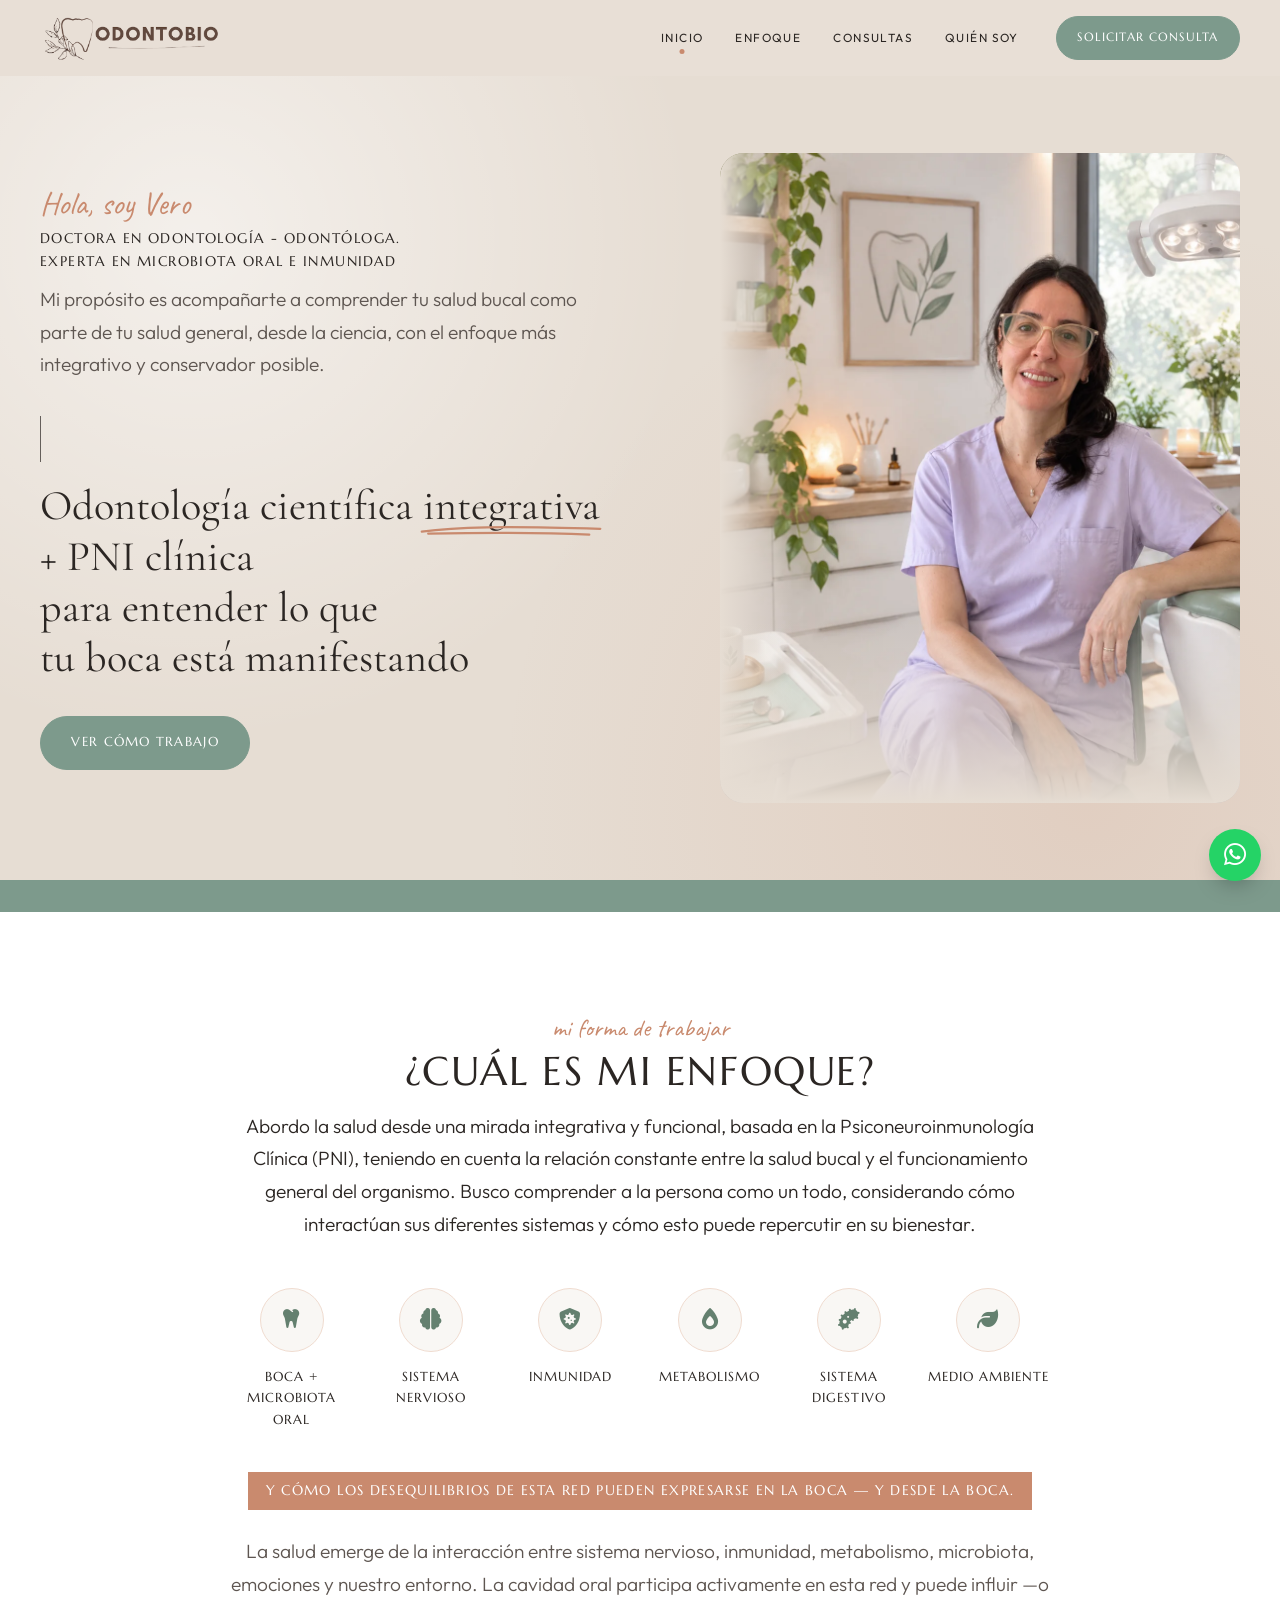
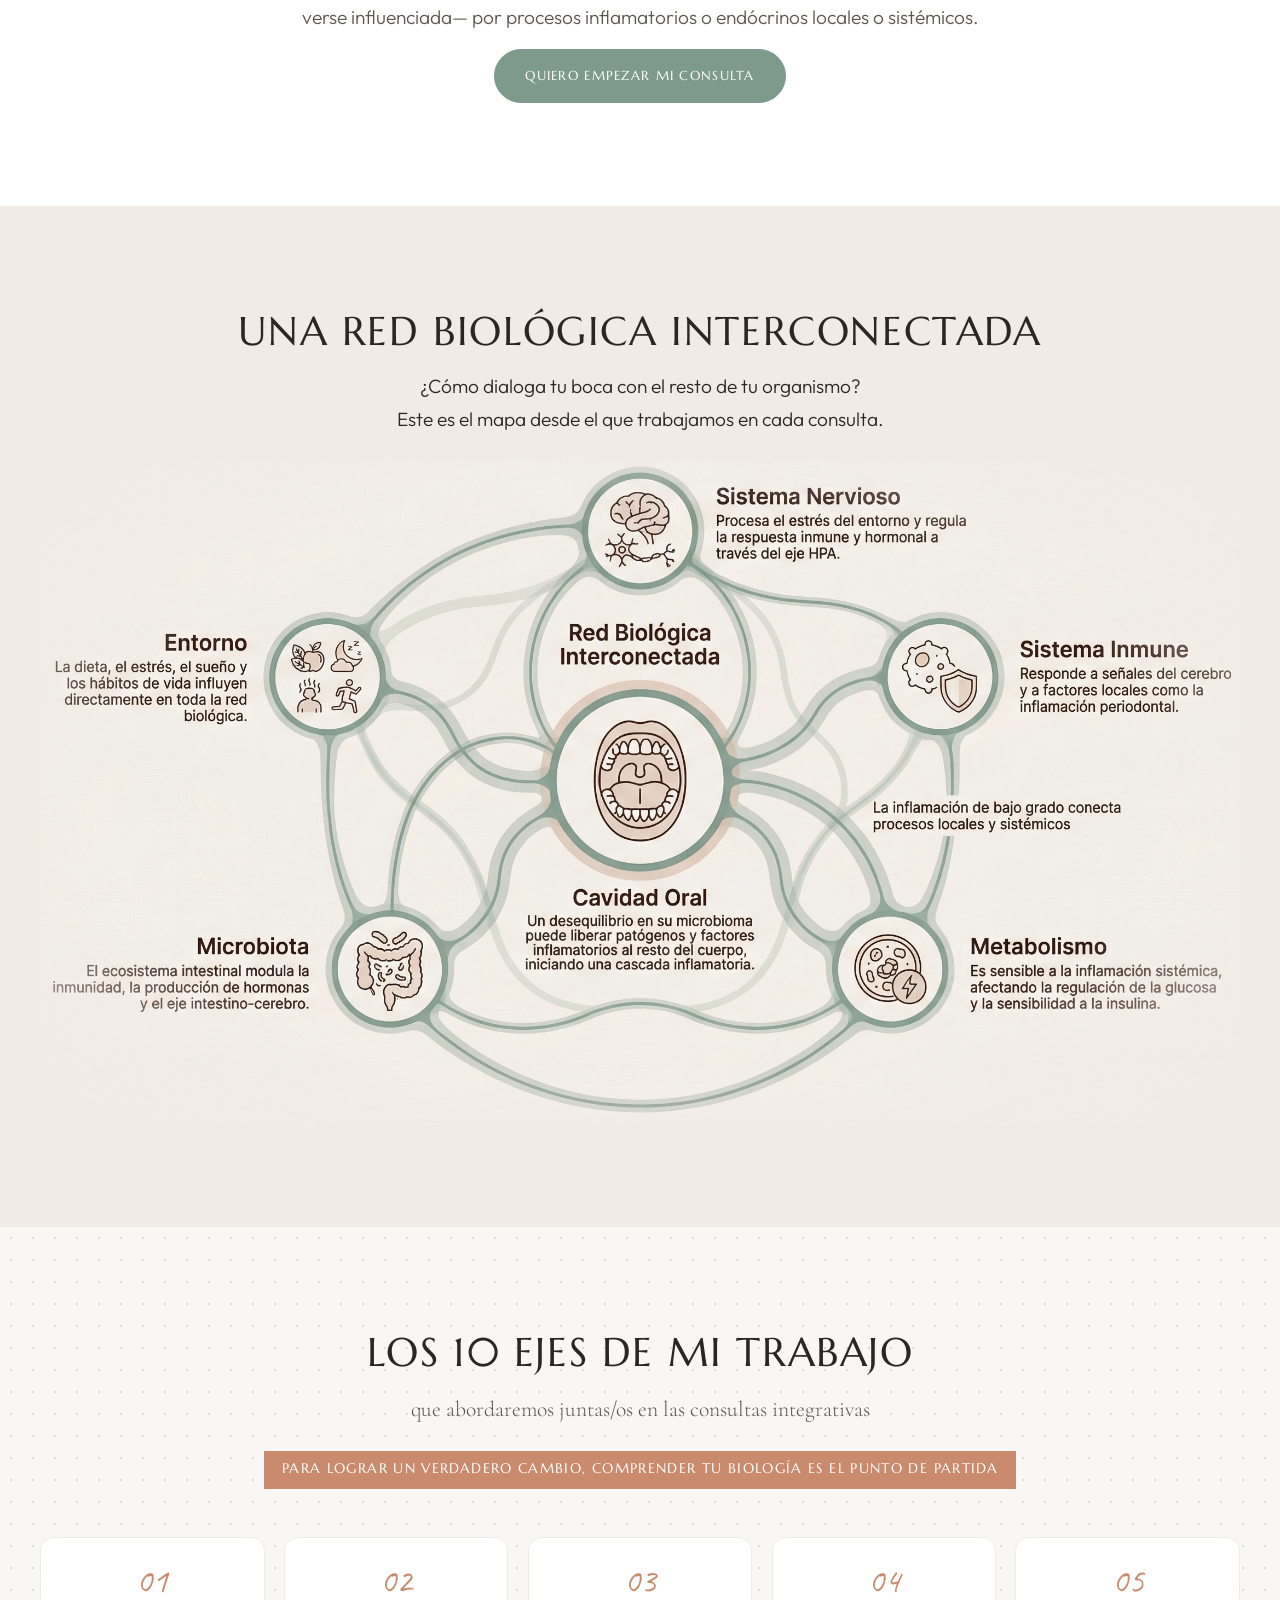
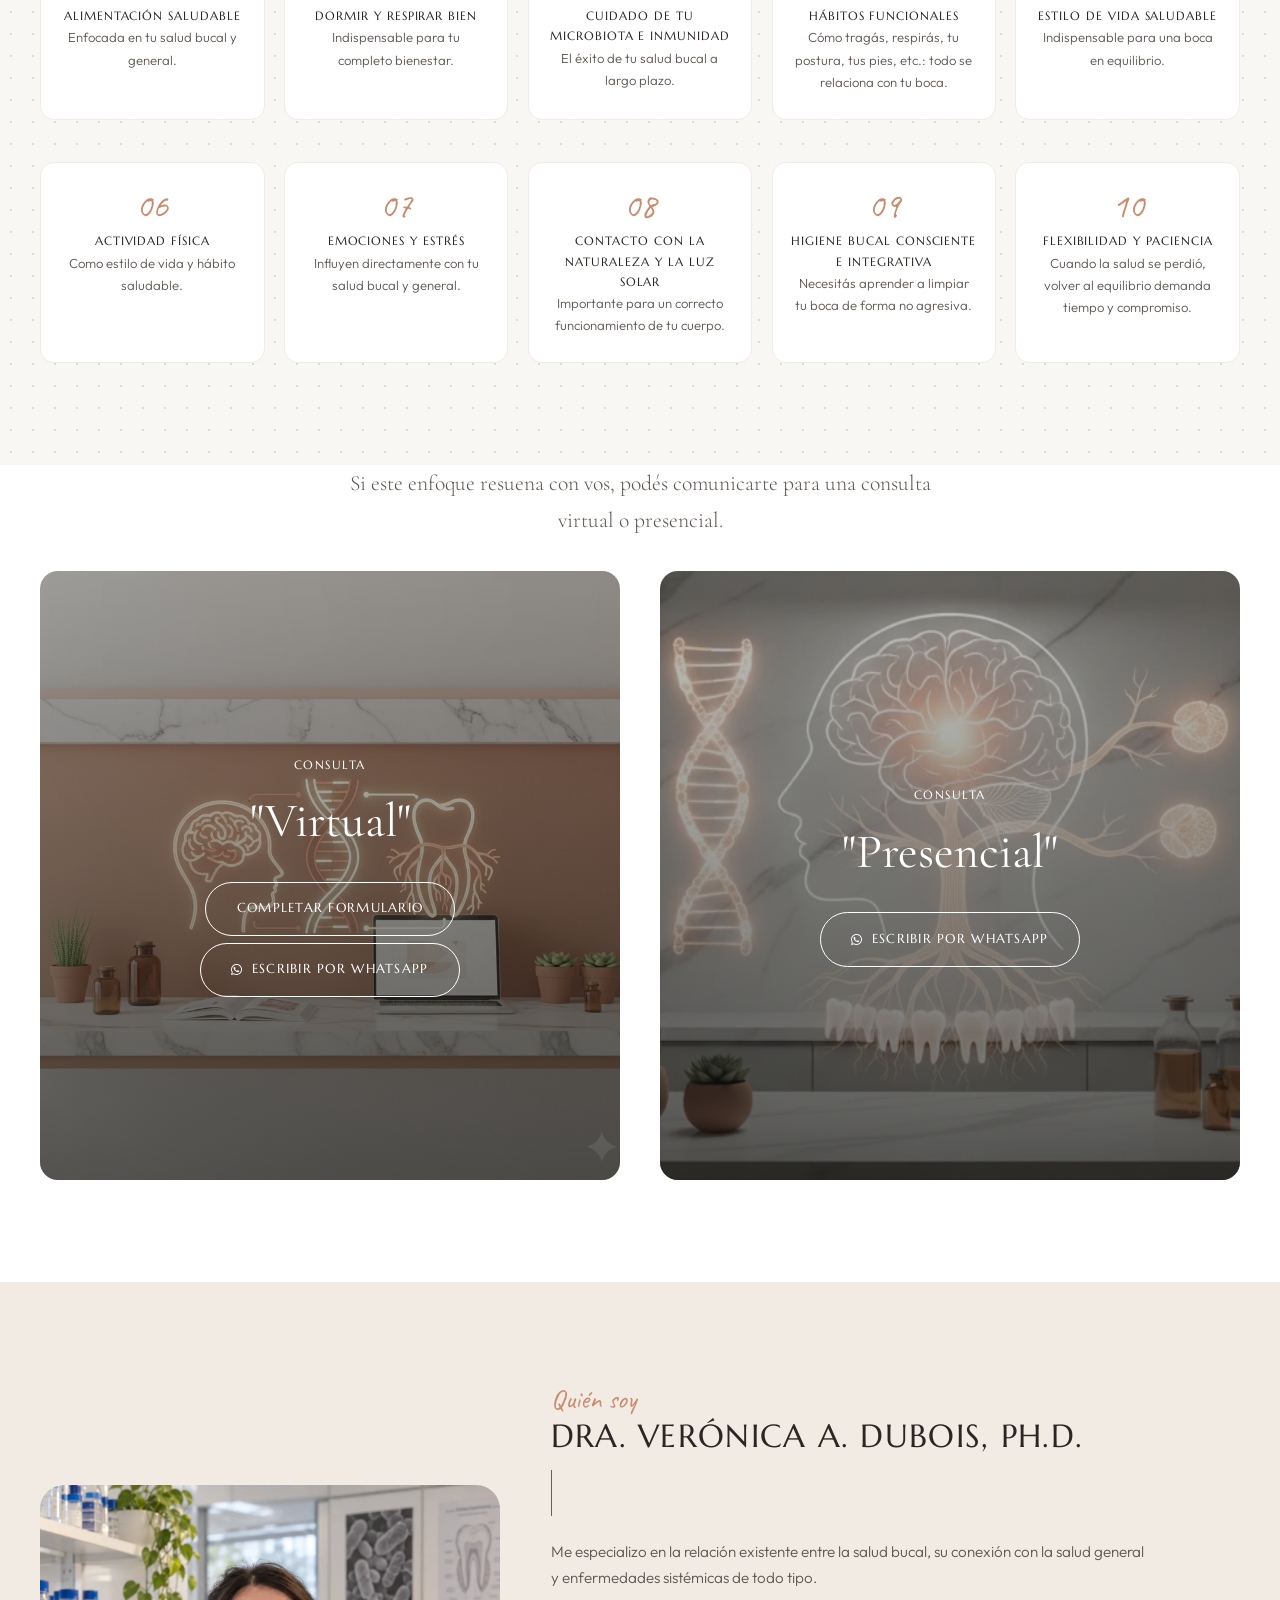
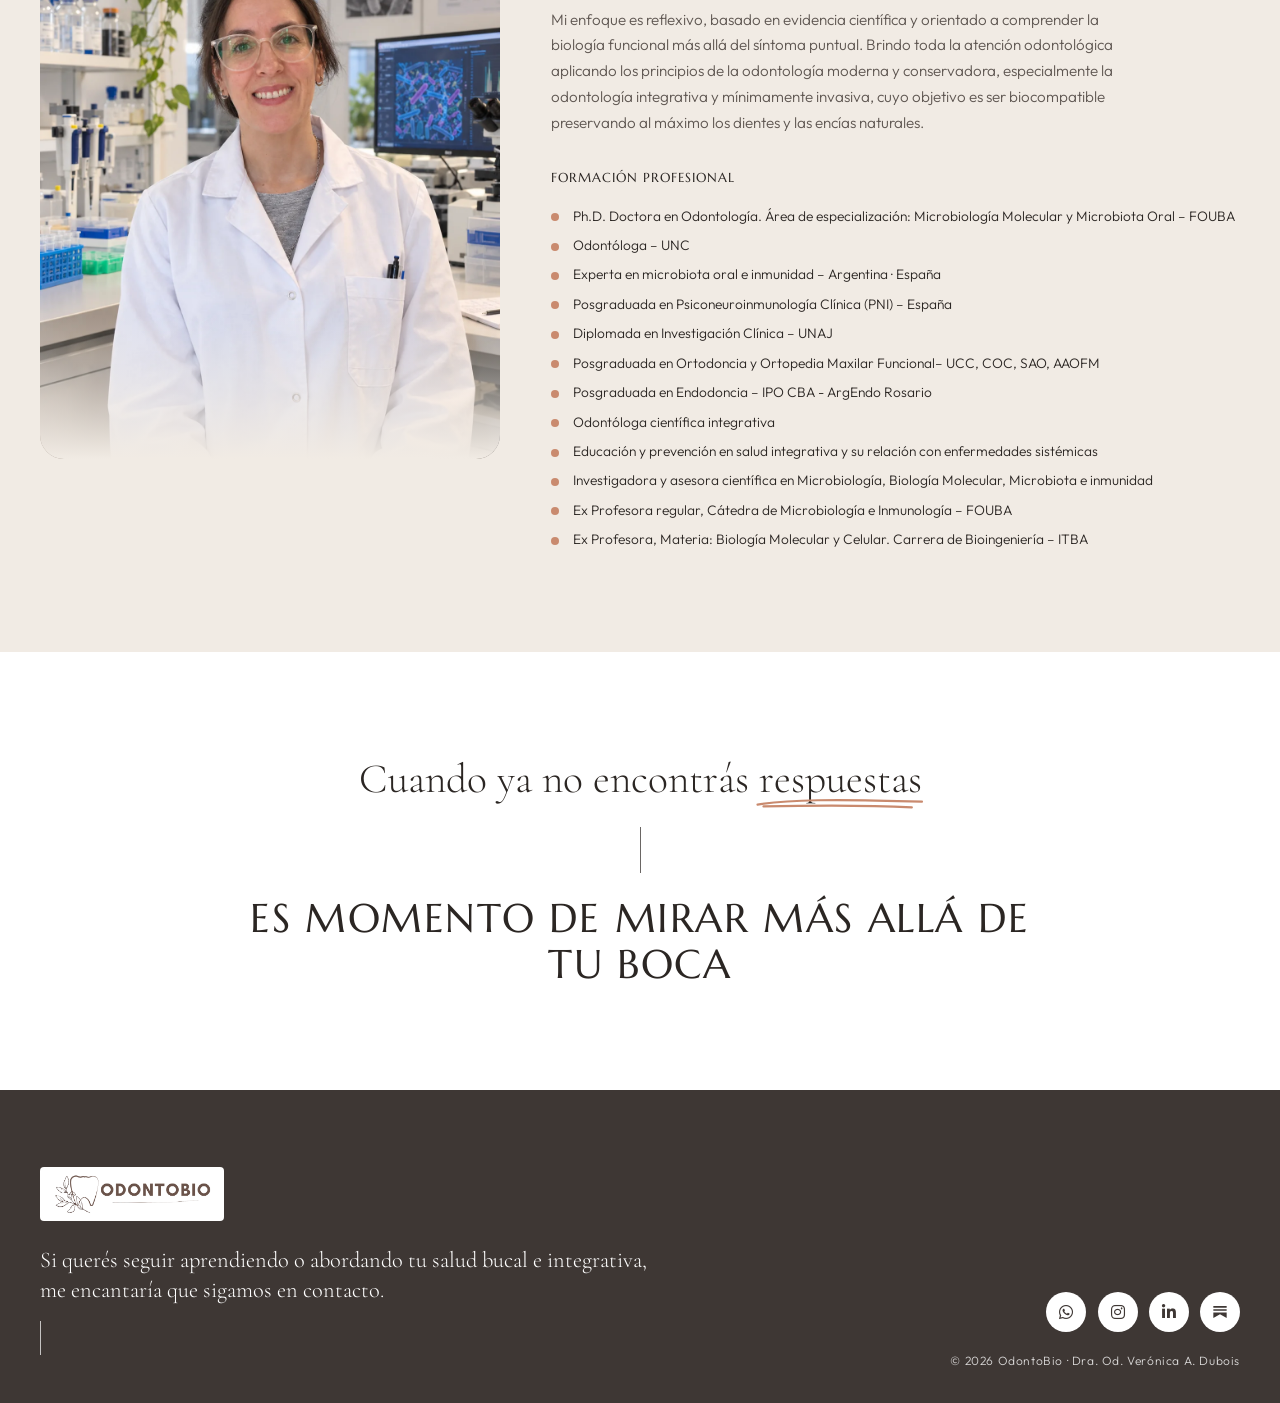
==== index.html @ 75a9df8a "Update index.html" ====
<html lang="es">
<head>
  <meta charset="UTF-8" />
  <meta name="viewport" content="width=device-width, initial-scale=1.0" />
  <title>OdontoBio | Odontología científica integrativa</title>
  <meta name="description" content="Consultas virtuales y presenciales de odontología científica integrativa y mínimamente invasiva. Dra. Verónica A. Dubois, Ph.D." />
  <link rel="icon" href="img/logo.png" />
  <link rel="preconnect" href="https://fonts.googleapis.com">
  <link rel="preconnect" href="https://fonts.gstatic.com" crossorigin>
  <link href="https://fonts.googleapis.com/css2?family=Marcellus&family=Cormorant+Garamond:ital,wght@0,300;0,400;0,500;1,300;1,400&family=Outfit:wght@300;400;500&family=Caveat:wght@400;500&display=swap" rel="stylesheet">
  <link rel="stylesheet" href="https://cdnjs.cloudflare.com/ajax/libs/font-awesome/6.5.0/css/all.min.css">
  <link rel="stylesheet" href="css/styles.css">
</head>
<body>

  <svg width="0" height="0" style="position:absolute" aria-hidden="true">
    <symbol id="stroke" viewBox="0 0 200 14" preserveAspectRatio="none">
      <path d="M3 9C40 4 90 3 197 6M10 11c50 -1 110 -2 175 1" fill="none" stroke="currentColor" stroke-width="2.2" stroke-linecap="round" vector-effect="non-scaling-stroke"/>
    </symbol>
  </svg>

  <!-- Navegación -->
  <header class="site-header" id="header">
    <nav class="nav container">
      <a href="#inicio" class="brand" aria-label="OdontoBio - Inicio">
        <img src="img/logo.png" alt="OdontoBio" />
      </a>
      <ul class="nav-links" id="nav-links">
        <li><a href="#inicio">Inicio</a></li>
        <li><a href="#enfoque">Enfoque</a></li>
              <li><a href="consultas.html">Consultas</a></li>
        <li><a href="#sobre">Quién soy</a></li>
        <li class="nav-cta"><a href="#contacto" class="btn btn-sm">Solicitar consulta</a></li>
      </ul>
      <button class="nav-toggle" id="nav-toggle" aria-label="Abrir menú" aria-expanded="false" aria-controls="nav-links">
        <span></span><span></span><span></span>
      </button>
    </nav>
  </header>

  <main>
    <!-- Hero -->
    <section id="inicio" class="hero">
      <div class="container hero-grid">
        <div class="hero-content reveal">
          <p class="hand">Hola, soy Vero</p>
          <p class="intro">Doctora en Odontología - Odontóloga. <br> Experta en microbiota oral e inmunidad</p>
          <p class="intro-sub" style="font-size: 1.2rem;">Mi propósito es acompañarte a comprender tu salud bucal como parte de tu salud general, desde la ciencia, con el enfoque más integrativo y conservador posible.</p>
          <span class="vline" aria-hidden="true"></span>
          <h1>
            Odontología científica <span class="underlined">integrativa<svg class="stroke"><use href="#stroke"/></svg></span><br>
            + PNI clínica<br>
            para entender lo que<br>
            tu boca está manifestando
          </h1>
          <a href="#enfoque" class="btn">Ver cómo trabajo</a>
        </div>
        <div class="hero-media reveal delay-1">
          <div class="arch">
            <img src="img/hero.webp" alt="Dra. Verónica A. Dubois en su consultorio" />
          </div>
    
        </div>
      </div>
    </section>

    <!-- Pilares -->
    <div class="pillars">
      <div class="container pillars-inner">
      </div>
    </div>

    <!-- Enfoque -->
    <section id="enfoque" class="section section-white">
      <div class="container narrow">
        <p class="hand center reveal">mi forma de trabajar</p>
        <h2 class="reveal">¿Cuál es mi enfoque?</h2>
        <p class="center reveal" style="font-size: 1.2rem;">
          Abordo la salud desde una mirada integrativa y funcional, basada en la Psiconeuroinmunología Clínica (PNI), 
          teniendo en cuenta la relación constante entre la salud bucal y el funcionamiento general del organismo. 
          Busco comprender a la persona como un todo, considerando cómo interactúan sus diferentes sistemas 
          y cómo esto puede repercutir en su bienestar.
        </p>

        <ul class="systems reveal">
          <li><i class="fa-solid fa-tooth"></i><h3>Boca + microbiota oral</h3></li>
          <li><i class="fa-solid fa-brain"></i><h3>Sistema nervioso</h3></li>
          <li><i class="fa-solid fa-shield-virus"></i><h3>Inmunidad</h3></li>
          <li><i class="fa-solid fa-fire-flame-simple"></i><h3>Metabolismo</h3></li>
          <li><i class="fa-solid fa-bacterium"></i><h3>Sistema digestivo</h3></li>
          <li><i class="fa-solid fa-leaf"></i><h3>Medio ambiente</h3></li>
        </ul>

        <p class="band reveal">Y cómo los desequilibrios de esta red pueden expresarse en la boca — y desde la boca.</p>

        <p class="center small reveal" style="font-size: 1.2rem;">
          La salud emerge de la interacción entre sistema nervioso, inmunidad, metabolismo, microbiota,
          emociones y nuestro entorno. La cavidad oral participa activamente en esta red y puede influir
          —o verse influenciada— por procesos inflamatorios o endócrinos locales o sistémicos.
        </p>

        <div class="center reveal">
          <a href="#contacto" class="btn">Quiero empezar mi consulta</a>
        </div>
      </div>
    </section>

    <!-- Red biológica -->
    <section class="section section-sage">
      <div class="container narrow">
        <h2 class="reveal">Una red biológica interconectada</h2>
        <p class="center reveal" style="font-size: 1.2rem;">¿Cómo dialoga tu boca con el resto de tu organismo?<br>Este es el mapa desde el que trabajamos en cada consulta.</p>
        <figure class="diagram reveal">
          <img src="img/banner1.webp" alt="Diagrama de la red biológica interconectada: cavidad oral, sistema nervioso, sistema inmune, metabolismo, microbiota y entorno" />
        </figure>
      </div>
    </section>

    <!-- Ejes -->
    <section id="ejes" class="section section-gray">
      <div class="container">
        <h2 class="reveal">Los 10 ejes de mi trabajo</h2>
        <p class="sub reveal">que abordaremos juntas/os en las consultas integrativas</p>
        <p class="band band-center reveal">Para lograr un verdadero cambio, comprender tu biología es el punto de partida</p>

        <ul class="laws">
          <li class="reveal"><span class="law-num">01</span><h3>Alimentación saludable</h3><p>Enfocada en tu salud bucal y general.</p></li>
          <li class="reveal"><span class="law-num">02</span><h3>Dormir y respirar bien</h3><p>Indispensable para tu completo bienestar.</p></li>
          <li class="reveal"><span class="law-num">03</span><h3>Cuidado de tu microbiota e inmunidad</h3><p>El éxito de tu salud bucal a largo plazo.</p></li>
          <li class="reveal"><span class="law-num">04</span><h3>Hábitos funcionales</h3><p>Cómo tragás, respirás, tu postura, tus pies, etc.: todo se relaciona con tu boca.</p></li>
          <li class="reveal"><span class="law-num">05</span><h3>Estilo de vida saludable</h3><p>Indispensable para una boca en equilibrio.</p></li>
          <li class="reveal"><span class="law-num">06</span><h3>Actividad física</h3><p>Como estilo de vida y hábito saludable.</p></li>
          <li class="reveal"><span class="law-num">07</span><h3>Emociones y estrés</h3><p>Influyen directamente con tu salud bucal y general.</p></li>
          <li class="reveal"><span class="law-num">08</span><h3>Contacto con la naturaleza y la luz solar</h3><p>Importante para un correcto funcionamiento de tu cuerpo.</p></li>
          <li class="reveal"><span class="law-num">09</span><h3>Higiene bucal consciente e integrativa</h3><p>Necesitás aprender a limpiar tu boca de forma no agresiva.</p></li>
          <li class="reveal"><span class="law-num">10</span><h3>Flexibilidad y paciencia</h3><p>Cuando la salud se perdió, volver al equilibrio demanda tiempo y compromiso.</p></li>
        </ul>
      </div>
    </section>



    <!-- Contacto -->
    <section id="contacto" class="section section-white offers">
      <div class="container">
        <p class="sub center reveal">Si este enfoque resuena con vos, podés comunicarte para una consulta virtual o presencial.</p>
        <div class="offer-grid">
          <div class="offer reveal">
            <img src="img/consultas.webp" alt="" />
            <div class="offer-body">
              <span>Consulta</span>
              <h3>"Virtual"</h3>
              <a href="https://forms.gle/oZZpiGkRWBUprfyB9" target="_blank" rel="noopener" class="btn btn-outline">Completar formulario</a>
              <a href="https://wa.me/542236662804?text=Hola%2C%20me%20gustar%C3%ADa%20solicitar%20una%20consulta%20virtual" target="_blank" rel="noopener" class="btn btn-outline"><i class="fab fa-whatsapp"></i> Escribir por WhatsApp</a>
            </div>
          </div>
          <a href="https://wa.me/542236662804?text=Hola%2C%20me%20gustar%C3%ADa%20solicitar%20una%20consulta%20presencial" target="_blank" rel="noopener" class="offer reveal delay-1">
            <img src="img/odontobio.webp" alt="" />
            <div class="offer-body">
              <span>Consulta</span>
              <h3>"Presencial"</h3>
              <em class="btn btn-outline"><i class="fab fa-whatsapp"></i> Escribir por WhatsApp</em>
            </div>
          </a>
        </div>
      </div>
    </section>

    <!-- Sobre mí -->
    <section id="sobre" class="section section-greige about">
      <div class="container about-grid">
        <div class="about-media reveal">
          <img src="img/lab.webp" alt="Dra. Verónica A. Dubois en el laboratorio" />
        </div>
        <div class="about-text reveal delay-1">
          <p class="hand">Quién soy</p>
          <h2 class="left">Dra. Verónica A. Dubois, Ph.D.</h2>
          <span class="vline" aria-hidden="true"></span>
          <p>
            Me especializo en la relación existente entre la salud bucal, su conexión con la salud general
            y enfermedades sistémicas de todo tipo.
          </p>
          <p>
            Mi enfoque es reflexivo, basado en evidencia científica y orientado a comprender la biología
            funcional más allá del síntoma puntual. Brindo toda la atención odontológica aplicando los
            principios de la odontología moderna y conservadora, especialmente la odontología integrativa y mínimamente
            invasiva, cuyo objetivo es ser biocompatible preservando al máximo los dientes y las encías naturales.
          </p>

          <h3 class="creds-title">Formación profesional</h3>
          <ul class="creds">
            <li>Ph.D. Doctora en Odontología. Área de especialización: Microbiología Molecular y Microbiota Oral – FOUBA</li>
            <li>Odontóloga – UNC</li>
            <li>Experta en microbiota oral e inmunidad – Argentina · España</li>
            <li>Posgraduada en Psiconeuroinmunología Clínica (PNI) – España</li>
            <li>Diplomada en Investigación Clínica – UNAJ</li>
            <li>Posgraduada en Ortodoncia y Ortopedia Maxilar Funcional– UCC, COC, SAO, AAOFM</li>
            <li>Posgraduada en Endodoncia – IPO CBA - ArgEndo Rosario</li>
            <li>Odontóloga científica integrativa</li>
            <li>Educación y prevención en salud integrativa y su relación con enfermedades sistémicas</li>
            <li>Investigadora y asesora científica en Microbiología, Biología Molecular, Microbiota e inmunidad</li>
            <li>Ex Profesora regular, Cátedra de Microbiología e Inmunología – FOUBA</li>
            <li>Ex Profesora, Materia: Biología Molecular y Celular. Carrera de Bioingeniería – ITBA</li>
          </ul>
        </div>
      </div>
    </section>

    <!-- Cierre -->
    <section class="section section-white closing">
      <div class="container narrow reveal">
        <p class="closing-serif">Cuando ya no encontrás <span class="underlined">respuestas<svg class="stroke"><use href="#stroke"/></svg></span></p>
        <span class="vline" aria-hidden="true"></span>
        <h2>Es momento de mirar más allá de tu boca</h2>
      </div>
    </section>
  </main>

  <!-- Footer -->
  <footer class="footer">
    <div class="container footer-inner">
      <div class="footer-brand">
        <img src="img/logo.png" alt="OdontoBio" class="footer-logo" />
        <p class="footer-serif">Si querés seguir aprendiendo o abordando tu salud bucal e integrativa,<br>me encantaría que sigamos en contacto.</p>
        <span class="vline" aria-hidden="true"></span>
    
      </div>
      <div class="footer-side">
        <div class="socials">
          <a href="https://wa.me/542236662804?text=Hola%2C%20me%20gustar%C3%ADa%20solicitar%20una%20consulta" target="_blank" rel="noopener" aria-label="WhatsApp"><i class="fab fa-whatsapp"></i></a>
          <a href="https://www.instagram.com/odontobio.mdp/" target="_blank" rel="noopener" aria-label="Instagram"><i class="fab fa-instagram"></i></a>
          <a href="https://ar.linkedin.com/in/veronicadubois" target="_blank" rel="noopener" aria-label="LinkedIn"><i class="fab fa-linkedin-in"></i></a>
          <a href="https://odontobio.substack.com/" target="_blank" rel="noopener" aria-label="Substack">
            <svg viewBox="0 0 24 24" width="16" height="16" fill="currentColor" aria-hidden="true"><path d="M22 3H2v2.5h20V3zm0 4.8H2v2.5h20V7.8zM2 12.6V21l10-5.6L22 21v-8.4H2z"/></svg>
          </a>
        </div>
        <p class="copy">© <span id="year"></span> OdontoBio · Dra. Od. Verónica A. Dubois</p>
      </div>
    </div>
  </footer>

  <!-- WhatsApp flotante -->
  <a href="https://wa.me/542236662804?text=Hola%2C%20me%20gustar%C3%ADa%20solicitar%20una%20consulta" target="_blank" rel="noopener" class="wa-float" aria-label="Escribir por WhatsApp">
    <i class="fab fa-whatsapp"></i>
  </a>

  <script src="js/main.js"></script>
</body>
</html>
---- css/styles.css ----
/* OdontoBio — estilo editorial minimal (greige / salvia / negro) */
:root {
  --greige: #e6ddd3;
  --greige-2: #f1ebe4;
  --sage: #7d9a8c;
  --sage-deep: #64806f;
  --clay: #c98a6e;
  --clay-soft: #f0dcd0;
  --gray: #efece8;
  --gray-2: #f9f7f4;
  --ink: #2b2623;
  --ink-soft: #5e5651;
  --white: #ffffff;
  --wa: #25d366;

  --serif: "Cormorant Garamond", Georgia, serif;
  --display: "Marcellus", Georgia, serif;
  --sans: "Outfit", system-ui, sans-serif;
  --hand: "Caveat", cursive;

  --max: 1200px;
  --ease: cubic-bezier(.2,.7,.2,1);
}

*, *::before, *::after { box-sizing: border-box; }
html { scroll-behavior: smooth; -webkit-text-size-adjust: 100%; }
body {
  margin: 0;
  font-family: var(--sans);
  font-weight: 300;
  font-size: 16px;
  line-height: 1.7;
  color: var(--ink);
  background: var(--white);
  overflow-x: hidden;
}
img { max-width: 100%; display: block; }
a { color: inherit; text-decoration: none; }
ul, ol { margin: 0; padding: 0; list-style: none; }
p { margin: 0 0 1rem; }

.container { width: min(var(--max), 100% - 3rem); margin-inline: auto; }
.container.narrow { max-width: 820px; }
.center { text-align: center; }
.left { text-align: left !important; }
.small { font-size: .92rem; color: var(--ink-soft); }

h1, h2, h3 { margin: 0; font-weight: 400; }
h2 {
  font-family: var(--display);
  font-size: clamp(1.7rem, 3.4vw, 2.5rem);
  letter-spacing: .04em;
  text-transform: uppercase;
  text-align: center;
  line-height: 1.15;
  margin-bottom: 1rem;
}
h3 {
  font-family: var(--display);
  text-transform: uppercase;
  letter-spacing: .08em;
  font-size: .82rem;
}
.sub {
  text-align: center;
  font-family: var(--serif);
  font-size: 1.35rem;
  color: var(--ink-soft);
  margin-bottom: 1.4rem;
}
.intro {
  font-family: var(--display);
  text-transform: uppercase;
  letter-spacing: .1em;
  font-size: .9rem;
  line-height: 1.6;
  margin-bottom: .6rem;
}
.intro-sub { font-size: .92rem; color: var(--ink-soft); max-width: 44ch; }
.vline { display: block; width: 1px; height: 46px; background: var(--ink); opacity: .7; margin: 1.2rem 0; }

/* Subrayado a mano */
.hand { font-family: var(--hand); font-size: 1.55rem; color: var(--clay); line-height: 1.1; margin: 0 0 .4rem; letter-spacing: 0; text-transform: none; }
.underlined { position: relative; display: inline-block; }
.underlined .stroke { position: absolute; left: -2%; right: -2%; bottom: -.12em; width: 104%; height: .32em; color: var(--clay); pointer-events: none; }
.underlined .stroke path { stroke-dasharray: 420; stroke-dashoffset: 420; }
.in .underlined .stroke path { animation: draw 1.2s .4s var(--ease) forwards; }
@keyframes draw { to { stroke-dashoffset: 0; } }

/* Botones */
.btn {
  display: inline-flex; align-items: center; gap: .5rem;
  font-family: var(--display);
  text-transform: uppercase;
  letter-spacing: .1em;
  font-size: .8rem;
  padding: .95rem 1.9rem;
  border-radius: 999px;
  background: var(--sage);
  color: var(--white);
  border: 1px solid var(--sage);
  transition: background .25s, color .25s, transform .25s;
  cursor: pointer;
  font-style: normal;
}
.btn:hover { background: var(--sage-deep); border-color: var(--sage-deep); transform: translateY(-1px); }
.btn-sm { padding: .7rem 1.3rem; font-size: .72rem; }
.btn-outline { background: transparent; color: var(--white); border-color: var(--white); }
.btn-outline:hover { background: var(--white); color: var(--ink); border-color: var(--white); }

/* Header */
.site-header {
  position: sticky; top: 0; z-index: 50;
  background: rgba(230,221,211,.92);
  backdrop-filter: blur(8px);
  transition: box-shadow .3s;
}
.site-header.scrolled { box-shadow: 0 6px 24px -14px rgba(0,0,0,.35); }
.nav { display: flex; align-items: center; justify-content: space-between; min-height: 76px; position: relative; }
.brand img { height: 48px; width: auto; mix-blend-mode: multiply; }
.nav-links { display: flex; align-items: center; gap: clamp(.6rem, 2vw, 1.8rem); }
.nav-links a:not(.btn) {
  position: relative; display: inline-block;
  font-family: var(--sans); font-weight: 400;
  text-transform: uppercase; letter-spacing: .12em; font-size: .74rem;
  padding: .5rem .2rem; color: var(--ink);
}
.nav-links a:not(.btn)::after {
  content: ""; position: absolute; left: 50%; bottom: .1rem; width: 5px; height: 5px; border-radius: 50%;
  background: var(--clay); transform: translateX(-50%) scale(0); transition: transform .3s var(--ease);
}
.nav-links a:not(.btn):hover::after, .nav-links a.active::after { transform: translateX(-50%) scale(1); }
.nav-cta { margin-left: .5rem; }
.nav-toggle {
  display: none; position: absolute; right: 0; top: 50%; transform: translateY(-50%);
  width: 42px; height: 42px; background: none; border: 0; cursor: pointer; padding: 8px;
  flex-direction: column; justify-content: center; gap: 6px;
}
.nav-toggle span { display: block; height: 1.5px; background: var(--ink); transition: transform .3s, opacity .3s; }
.nav-toggle[aria-expanded="true"] span:nth-child(1) { transform: translateY(7.5px) rotate(45deg); }
.nav-toggle[aria-expanded="true"] span:nth-child(2) { opacity: 0; }
.nav-toggle[aria-expanded="true"] span:nth-child(3) { transform: translateY(-7.5px) rotate(-45deg); }

/* Hero */
.hero {
  background: var(--greige);
  background-image: radial-gradient(circle at 15% 20%, rgba(255,255,255,.55), transparent 40%),
                    radial-gradient(circle at 85% 90%, rgba(201,138,110,.18), transparent 45%);
  padding: clamp(2.5rem, 6vw, 5rem) 0 clamp(2.5rem, 6vw, 5rem); overflow: hidden;
}
.hero-grid { display: grid; grid-template-columns: 1.05fr .95fr; align-items: center; gap: clamp(2rem, 5vw, 4rem); }
.hero-content { text-align: left; display: flex; flex-direction: column; align-items: flex-start; }
.hero-content .intro-sub { text-align: left; }
.hero .hand { font-size: 2rem; }
.hero h1 {
  font-family: var(--serif);
  font-weight: 400;
  font-size: clamp(1.9rem, 3.3vw, 2.9rem);
  line-height: 1.2;
  margin-bottom: 2rem;
}
.hero-media { position: relative; width: 100%; max-width: 520px; margin-left: auto; }
.arch { border-radius: 24px; overflow: hidden; position: relative; z-index: 1; }
.arch::after { content: ""; position: absolute; inset: 0; background: linear-gradient(180deg, transparent 72%, var(--greige) 100%), linear-gradient(90deg, var(--greige) 0%, transparent 14%); }
.arch img { width: 100%; aspect-ratio: 4 / 5; object-fit: cover; object-position: center top; filter: saturate(.9); }
.hero-note {
  position: absolute; z-index: 2; left: -1rem; bottom: 2.2rem;
  background: var(--white); padding: .35rem 1rem .2rem; border-radius: 999px;
  box-shadow: 0 12px 30px -16px rgba(0,0,0,.35); transform: rotate(-4deg);
}
.hero-note .hand { font-size: 1.35rem; margin: 0; color: var(--sage-deep); }

/* Pilares */
.pillars { background: var(--sage); color: var(--white); }
.pillars-inner {
  display: flex; flex-wrap: wrap; justify-content: space-between; gap: .6rem 1.5rem; padding: 1rem 0;
  font-family: var(--sans); text-transform: uppercase; letter-spacing: .12em; font-size: .74rem; font-weight: 400;
}
.pillars-inner span { display: inline-flex; align-items: center; gap: .6rem; }
.pillars-inner i { color: var(--clay-soft); font-size: .95rem; }

/* Secciones */
.section { padding: clamp(3.5rem, 8vw, 6.5rem) 0; position: relative; }
.section-white { background: var(--white); }
.section-gray {
  background: var(--gray-2);
  background-image: radial-gradient(rgba(125,154,140,.28) 1px, transparent 1px);
  background-size: 22px 22px;
}
.section-greige { background: var(--greige-2); }
.section-sage { background: #f1ebe6; }
.section-sage .container.narrow { max-width: 1240px; }


.systems {
  display: grid; grid-template-columns: repeat(6, 1fr); gap: 1.5rem 1rem;
  margin: 3rem 0 2.5rem; text-align: center;
}
.systems i {
  font-size: 1.35rem; color: var(--sage-deep); width: 64px; height: 64px; border-radius: 50%;
  display: inline-flex; align-items: center; justify-content: center; margin-bottom: .9rem;
  background: var(--gray-2); border: 1px solid var(--clay-soft);
  transition: background .3s, color .3s, transform .3s;
}
.systems li:hover i { background: var(--sage); color: var(--white); transform: translateY(-3px); }
.systems h3 { font-size: .8rem; }

.band {
  display: inline-block;
  background: var(--clay); color: var(--white);
  font-family: var(--display); text-transform: uppercase; letter-spacing: .1em; font-size: .85rem;
  padding: .55rem 1.1rem; line-height: 1.5;
  margin: 0 auto 1.6rem;
}
.center .band, p.band { display: block; width: fit-content; text-align: center; }
.band-center { margin-bottom: 3rem; }

.diagram { margin: 1.5rem auto 0; max-width: 1240px; }
.diagram img { width: 100%; -webkit-mask-image: radial-gradient(ellipse 70% 70% at 50% 50%, #000 62%, transparent 100%); mask-image: radial-gradient(ellipse 70% 70% at 50% 50%, #000 62%, transparent 100%); }

/* Ejes (10 leyes) */
.laws {
  display: grid; grid-template-columns: repeat(5, 1fr); gap: 2.6rem 1.2rem; text-align: center;
}
.laws li { display: flex; flex-direction: column; align-items: center; }
.law-num { font-family: var(--hand); font-size: 2.2rem; color: var(--clay); line-height: 1; margin-bottom: .5rem; }
.laws li { background: var(--white); padding: 1.6rem 1rem; border-radius: 14px; border: 1px solid var(--gray); }
.laws h3 { font-size: .74rem; }
.tick { display: block; width: 1px; height: 18px; background: var(--ink); margin: .6rem 0; opacity: .6; }
.laws p { font-size: .82rem; color: var(--ink-soft); margin: 0; max-width: 20ch; }

/* Página Cómo funciona */
.consultation-list {
  display: grid; grid-template-columns: repeat(3, 1fr); gap: 1rem; margin-top: 2.5rem;
}
.consultation-list li {
  display: grid; grid-template-columns: 2.4rem 1fr; align-items: start; gap: .8rem;
  min-height: 100%; padding: 1.4rem 1.25rem; background: var(--white);
  border: 1px solid var(--gray); border-radius: 14px;
}
.consultation-list li::before {
  content: ""; width: 1.7rem; height: 1.7rem; margin-top: .15rem; border-radius: 50%;
  background: var(--clay-soft); box-shadow: inset 0 0 0 6px var(--white);
  border: 1px solid var(--clay); 
}
.consultation-list p { margin: 0; font-family: var(--serif); font-size: 1.2rem; line-height: 1.25; }
.page-intro { padding-bottom: 2rem; }
.page-intro h1 {
  max-width: 820px; margin: 0 auto; font-family: var(--display); font-size: clamp(1.75rem, 3.5vw, 2.6rem);
  font-weight: 400; letter-spacing: .04em; line-height: 1.15; text-align: center; text-transform: uppercase;
}

/* Pasos */
.steps {
  display: grid; grid-template-columns: repeat(4, 1fr); gap: 2rem; margin-top: 3rem; text-align: center;
  counter-reset: step;
}
.steps li { padding: 2rem 1.2rem; border: 1px solid var(--gray); border-radius: 14px; background: var(--gray-2); position: relative; transition: transform .3s var(--ease), border-color .3s; }
.steps li:hover { transform: translateY(-4px); border-color: var(--sage); }
.num { font-family: var(--hand); font-size: 2.6rem; line-height: 1; color: var(--clay); display: block; margin-bottom: .8rem; }
.steps h3 { margin-bottom: .5rem; }
.steps p { font-size: .88rem; color: var(--ink-soft); margin: 0; }

/* Ofertas / contacto */
.offers { padding-top: 0; }
.offers .sub { max-width: 60ch; margin-inline: auto; }
.offer-grid { display: grid; grid-template-columns: 1fr 1fr; gap: 2.5rem; margin-top: 2rem; }
.offer { position: relative; display: block; aspect-ratio: 1 / 1.05; overflow: hidden; border-radius: 18px; color: var(--white); text-align: center; }
.offer img { position: absolute; inset: 0; width: 100%; height: 100%; object-fit: cover; transition: transform .8s var(--ease); filter: saturate(.8); }
.offer:hover img { transform: scale(1.05); }
.offer::after { content: ""; position: absolute; inset: 0; background: linear-gradient(180deg, rgba(20,20,18,.25), rgba(20,20,18,.65)); }
.offer-body { position: absolute; inset: 0; z-index: 1; display: flex; flex-direction: column; align-items: center; justify-content: center; gap: .4rem; padding: 2rem; }
.offer-body span { font-family: var(--display); text-transform: uppercase; letter-spacing: .12em; font-size: .78rem; }
.offer-body h3 { font-family: var(--serif); text-transform: none; letter-spacing: 0; font-size: clamp(2rem, 4vw, 3rem); font-weight: 400; margin-bottom: .8rem; }

/* Sobre mí */
.about-grid { display: grid; grid-template-columns: .8fr 1.2fr; gap: clamp(2rem, 4vw, 3.5rem); align-items: start; }
.about-media { position: sticky; top: 100px; }
.about-media { position: relative; }
.about-media img { width: 100%; aspect-ratio: 4 / 5; object-fit: cover; object-position: center top; border-radius: 24px; }
.about-media::after { content: ""; position: absolute; inset: 0; border-radius: 24px; background: linear-gradient(180deg, transparent 75%, var(--greige-2) 100%); }

.about-text h2 { font-size: clamp(1.4rem, 2.6vw, 2rem); margin-bottom: 0; }
.about-text .vline { margin: 1rem 0 1.4rem; }
.about-text p { font-size: .95rem; color: var(--ink-soft); max-width: 60ch; }
.creds-title { margin: 2rem 0 1rem; font-size: .8rem; }
.creds { display: grid; gap: .55rem; }
.creds li {
  position: relative; padding-left: 1.4rem; font-size: .86rem; line-height: 1.5; color: var(--ink);
}
.creds li::before {
  content: ""; position: absolute; left: 0; top: .55em; width: 8px; height: 8px;
  background: var(--clay); border-radius: 50%;
}

/* Cierre */
.closing { text-align: center; }
.closing .container { display: flex; flex-direction: column; align-items: center; }
.closing-serif { font-family: var(--serif); font-size: clamp(1.8rem, 3.4vw, 2.6rem); line-height: 1.2; margin: 0; }
.closing .vline { margin: 1.4rem 0; }
.closing h2 { margin: 0; }
.closing-sign { margin-top: 1rem; font-size: 1.8rem; }

/* Footer */
.footer { background: #3e3734; color: var(--white); padding: clamp(3rem, 6vw, 5rem) 0 2rem; }
.footer-inner { display: grid; grid-template-columns: 1.3fr .7fr; gap: 3rem; align-items: end; }
.footer-brand { display: flex; flex-direction: column; align-items: flex-start; }
.footer-logo { height: 54px; width: auto; background: var(--white); padding: .35rem .7rem; border-radius: 4px; margin-bottom: 1.5rem; }
.footer-serif { font-family: var(--serif); font-size: 1.4rem; line-height: 1.35; margin: 0; }
.footer .vline { background: var(--white); margin: 1rem 0; height: 34px; }
.footer-small { font-family: var(--display); text-transform: uppercase; letter-spacing: .12em; font-size: .75rem; opacity: .85; margin-bottom: 1.2rem; }
.footer-side { display: flex; flex-direction: column; align-items: flex-end; gap: 1.2rem; }
.socials { display: flex; gap: .7rem; }
.socials a {
  width: 40px; height: 40px; border-radius: 50%; background: var(--white); color: #3e3734;
  display: inline-flex; align-items: center; justify-content: center; font-size: 1rem;
  transition: background .25s, color .25s;
}
.socials a:hover { background: var(--clay); color: var(--white); }
.copy { font-size: .75rem; letter-spacing: .05em; opacity: .8; margin: 0; text-align: right; }

/* WhatsApp flotante */
.wa-float {
  position: fixed; right: 1.2rem; bottom: 1.2rem; z-index: 60;
  width: 52px; height: 52px; border-radius: 50%; background: var(--wa); color: var(--white);
  display: flex; align-items: center; justify-content: center; font-size: 1.6rem;
  box-shadow: 0 10px 24px -10px rgba(0,0,0,.4); transition: transform .25s;
}
.wa-float:hover { transform: scale(1.06); }

/* Reveal */
.reveal { opacity: 0; transform: translateY(18px); transition: opacity .8s var(--ease), transform .8s var(--ease); }
.reveal.in { opacity: 1; transform: none; }
.delay-1 { transition-delay: .12s; } .delay-2 { transition-delay: .24s; } .delay-3 { transition-delay: .36s; }

/* Responsive */
@media (max-width: 1024px) {
  .systems { grid-template-columns: repeat(3, 1fr); }
  .laws { grid-template-columns: repeat(3, 1fr); }
  .consultation-list { grid-template-columns: repeat(2, 1fr); }
  .steps { grid-template-columns: repeat(2, 1fr); }
  .ring-text { display: none; }
}
@media (max-width: 860px) {
  .footer-inner { grid-template-columns: 1fr; gap: 2rem; }
  .footer-side { align-items: flex-start; }
  .copy { text-align: left; }
  .footer-serif br { display: none; }

  .nav-toggle { display: flex; position: static; transform: none; }
  .nav-links {
    position: absolute; left: 0; right: 0; top: 100%;
    flex-direction: column; gap: 0; background: var(--greige);
    max-height: 0; overflow: hidden; transition: max-height .4s var(--ease);
    box-shadow: 0 20px 30px -20px rgba(0,0,0,.35);
  }
  .nav-links.open { max-height: 480px; }
  .nav-links li { width: 100%; text-align: center; }
  .nav-links a:not(.btn) { display: block; padding: 1rem; }
  .nav-links a:not(.btn)::after { display: none; }
  .nav-links a.active { color: var(--clay); }
  .nav-cta { margin: .5rem 0 1rem; }

  .hero-grid { grid-template-columns: 1fr; }
  .hero-media { margin: 1rem auto 0; max-width: 420px; }
  .offer-grid { grid-template-columns: 1fr; gap: 1.5rem; }
  .offer { aspect-ratio: 4 / 3; }
  .about-grid { grid-template-columns: 1fr; }
  .about-media { position: static; }
  .about-media { max-width: 420px; }
}
@media (max-width: 600px) {
  .systems { grid-template-columns: repeat(2, 1fr); }
  .laws { grid-template-columns: repeat(2, 1fr); gap: 2rem .8rem; }
  .consultation-list { grid-template-columns: 1fr; }
  .steps { grid-template-columns: 1fr; }
  .band { font-size: .75rem; }
  .hero h1 br { display: none; }
  .pillars-inner { justify-content: center; }
}
@media (prefers-reduced-motion: reduce) {
  .reveal { opacity: 1; transform: none; transition: none; }
}

.about-text p.hand { font-size: 1.7rem !important; color: var(--clay); margin-bottom: .2rem; }
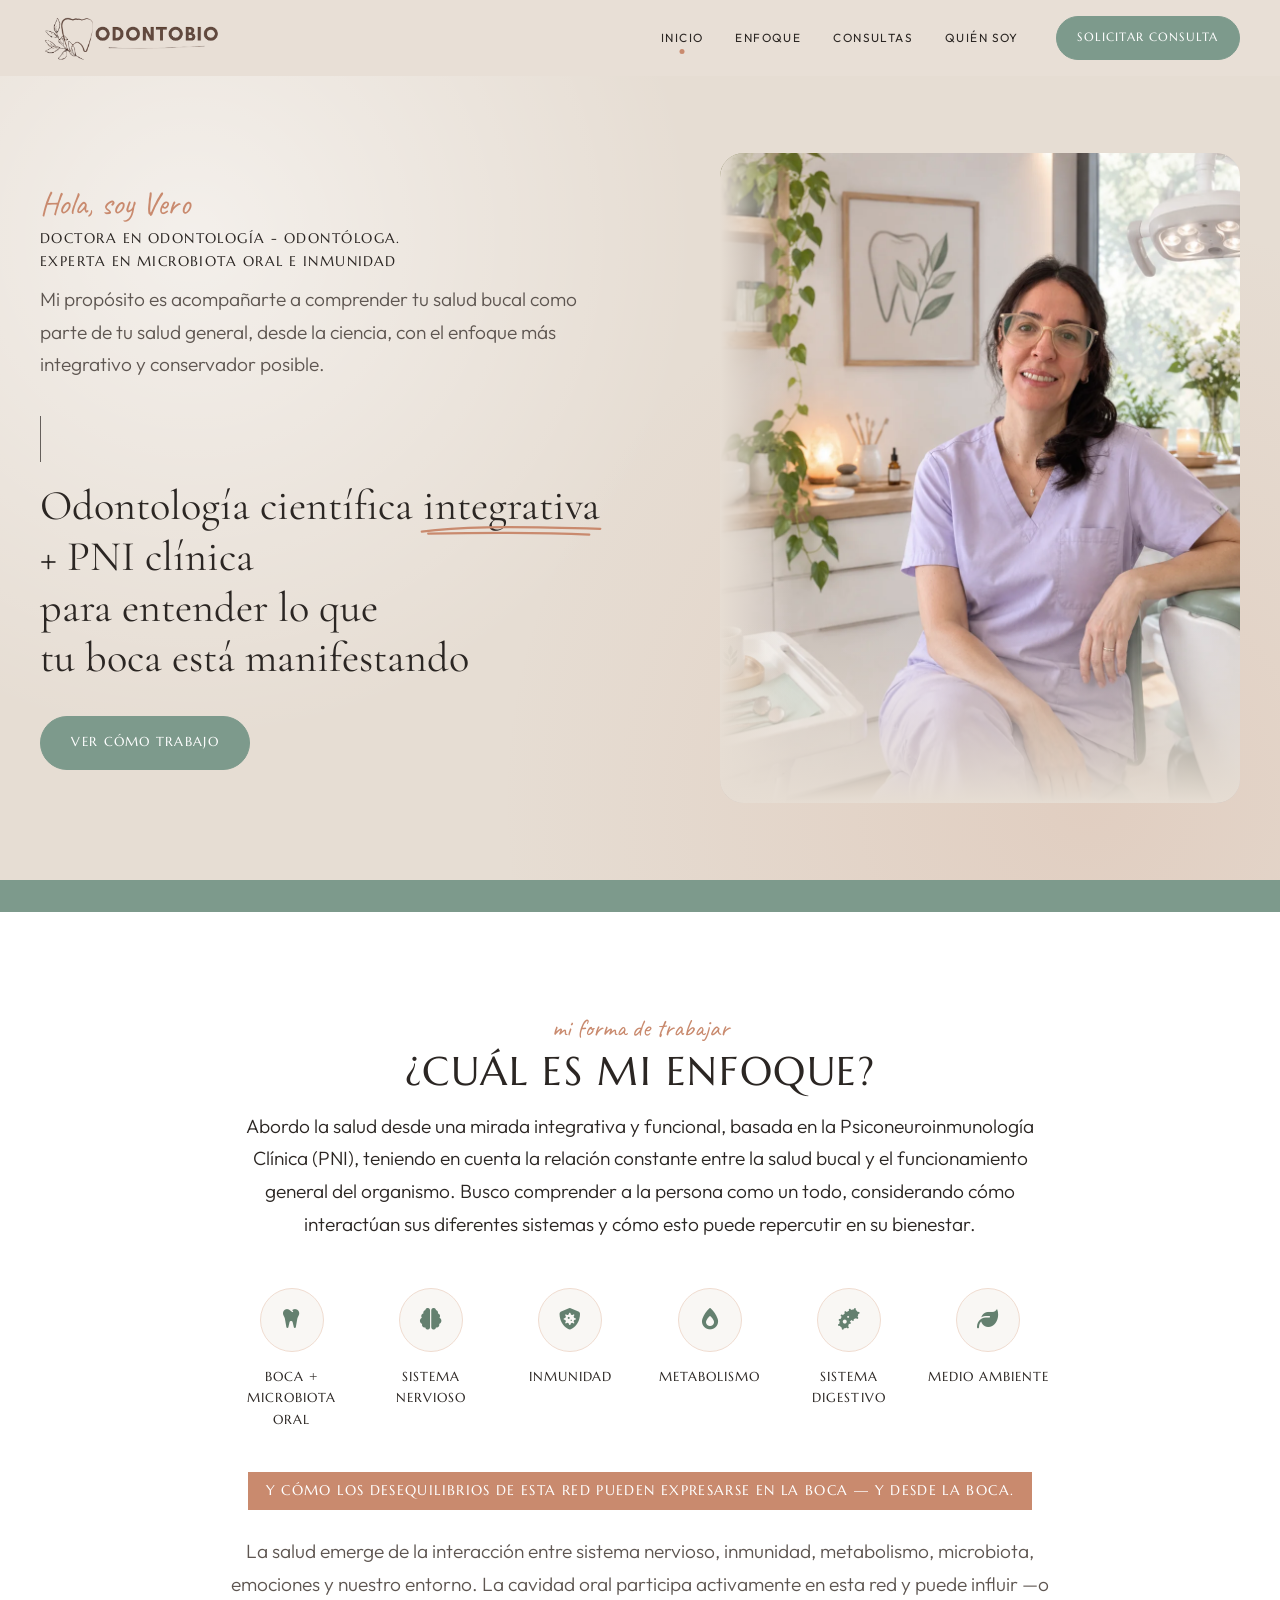
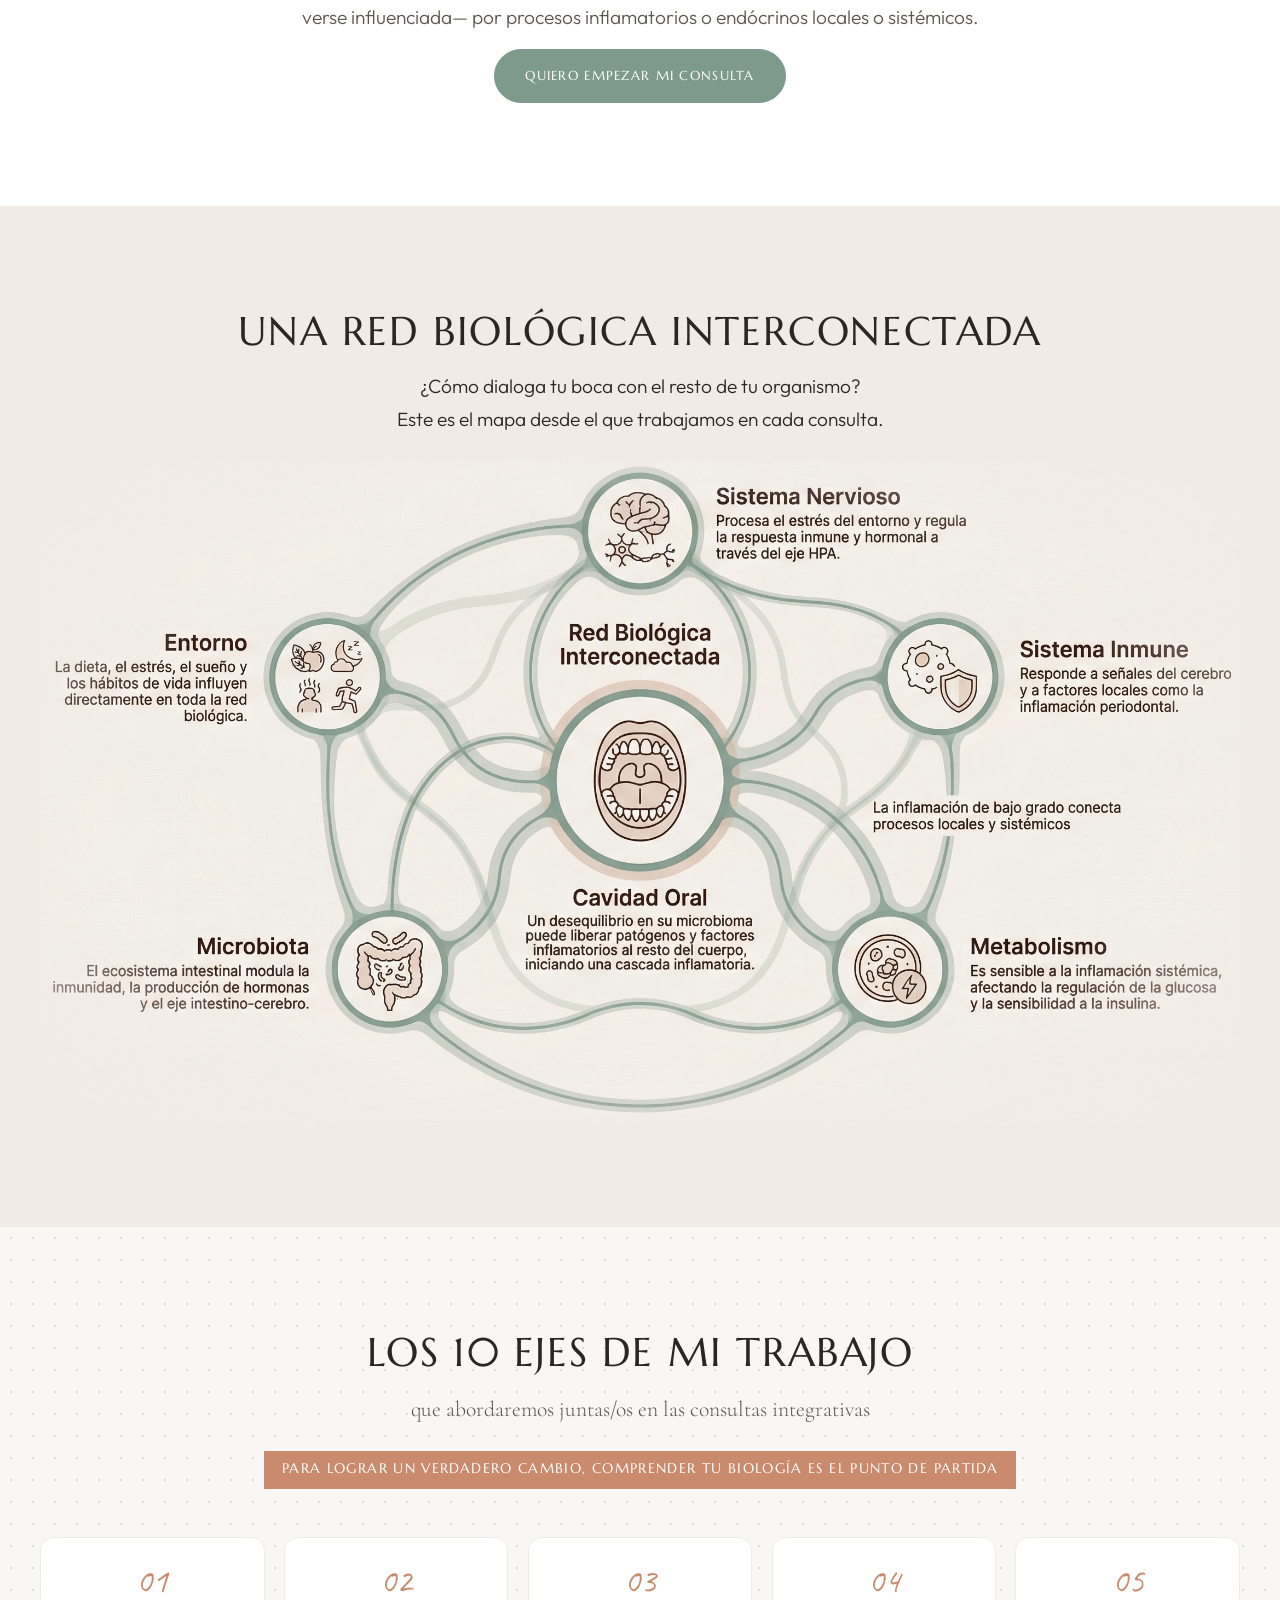
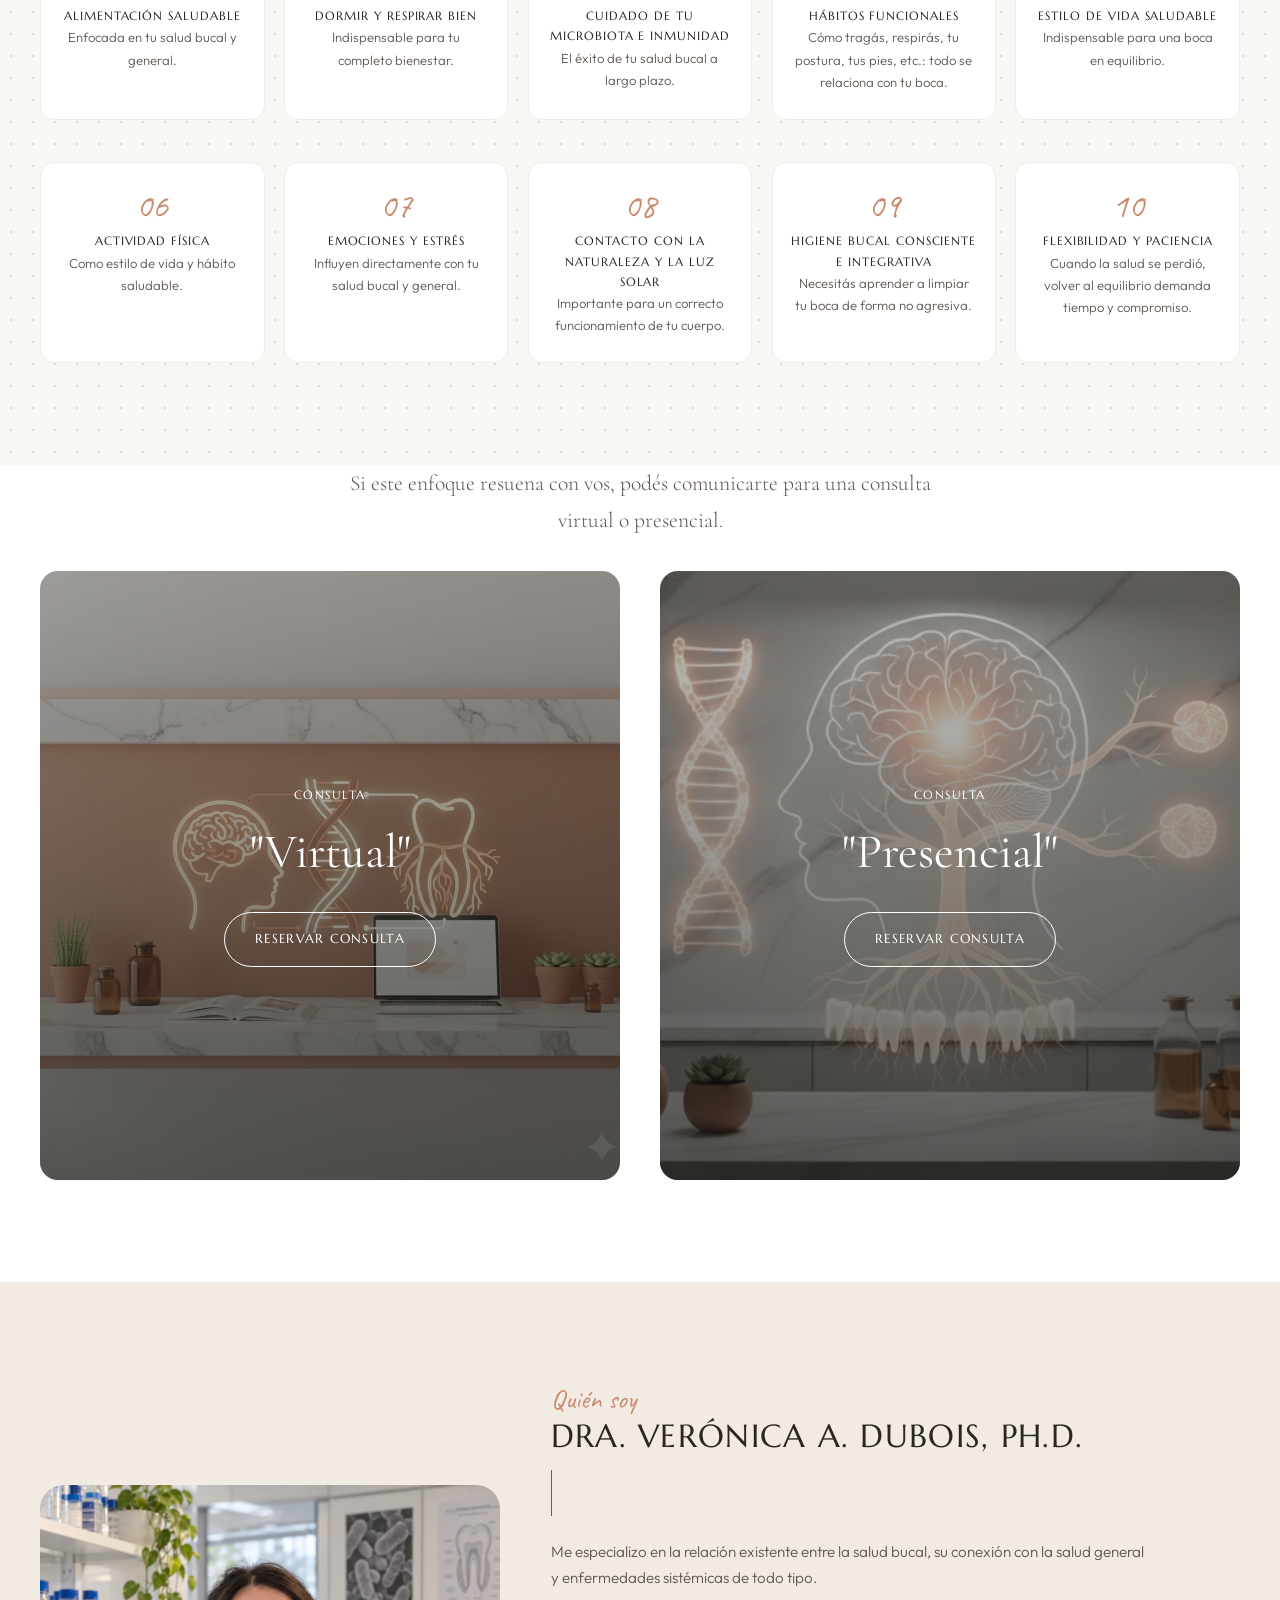
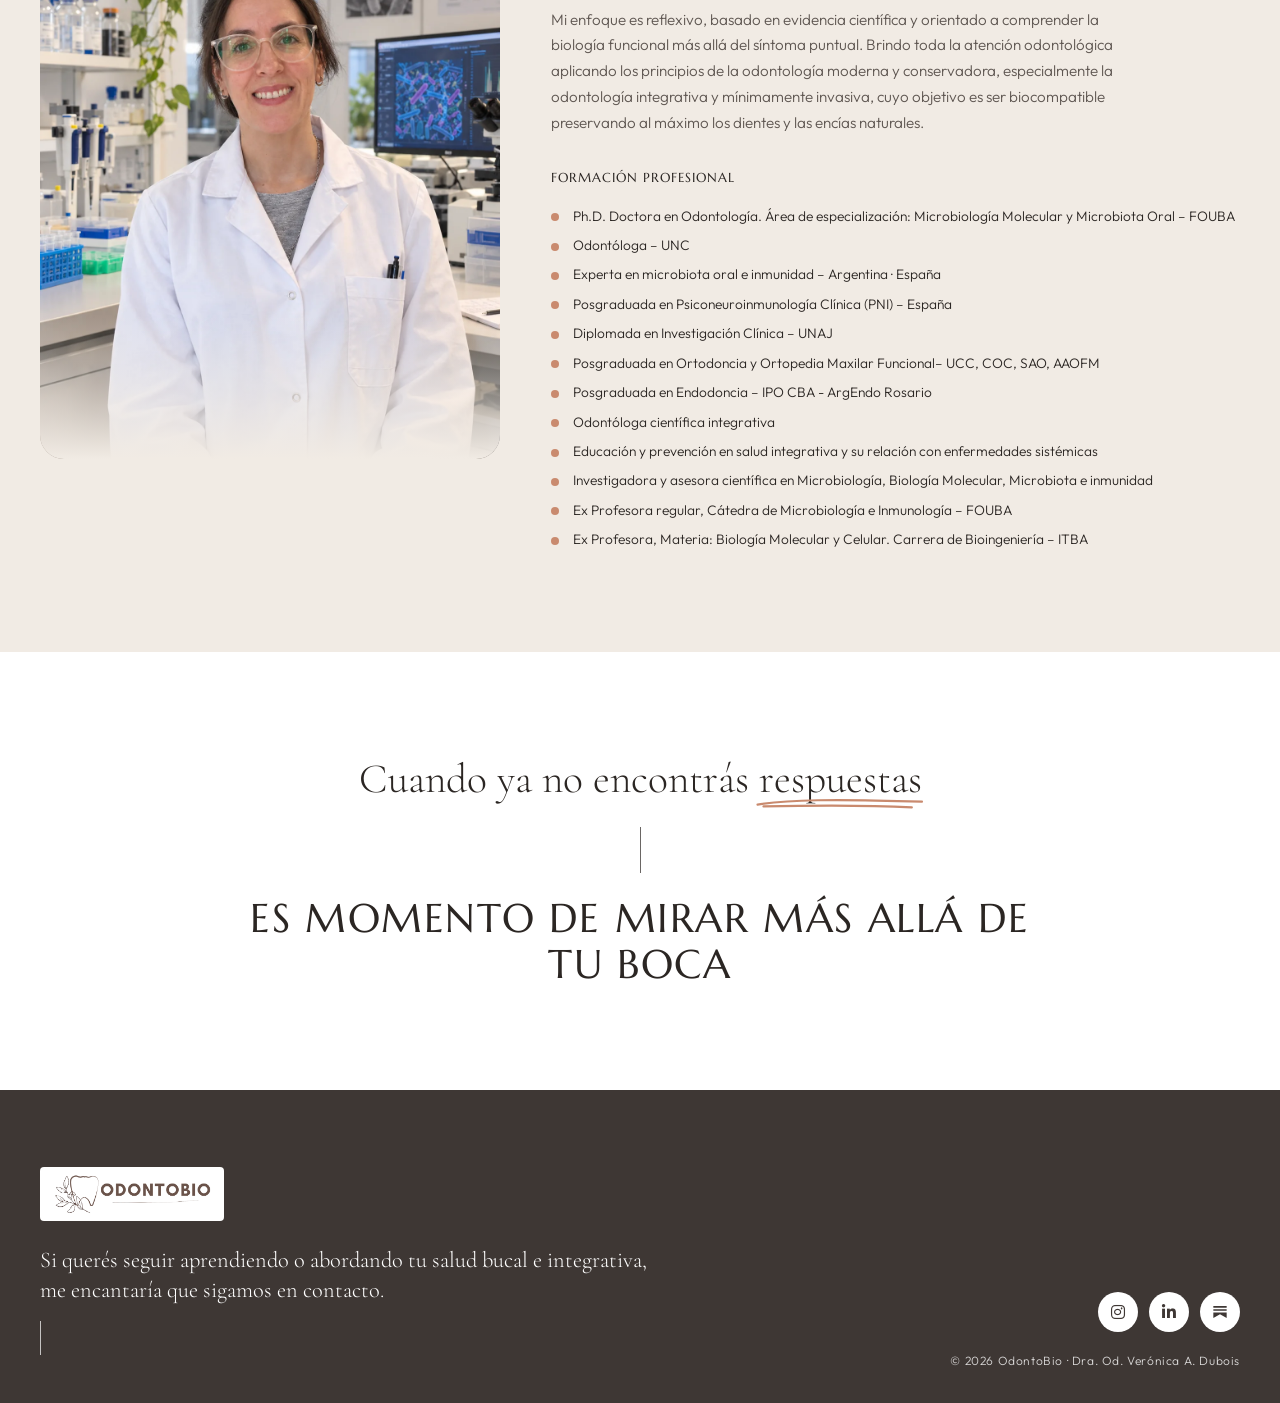
==== commit 5c9b3f7d: "Subo contacto" ====
--- a/index.html
+++ b/index.html
@@ -150,18 +150,15 @@
             <div class="offer-body">
               <span>Consulta</span>
               <h3>"Virtual"</h3>
-              <a href="https://forms.gle/oZZpiGkRWBUprfyB9" target="_blank" rel="noopener" class="btn btn-outline">Completar formulario</a>
-              <a href="https://wa.me/542236662804?text=Hola%2C%20me%20gustar%C3%ADa%20solicitar%20una%20consulta%20virtual" target="_blank" rel="noopener" class="btn btn-outline"><i class="fab fa-whatsapp"></i> Escribir por WhatsApp</a>
-            </div>
+              <a href="reserva/index.html" rel="noopener" class="btn btn-outline">Reservar consulta</a> </div>
           </div>
-          <a href="https://wa.me/542236662804?text=Hola%2C%20me%20gustar%C3%ADa%20solicitar%20una%20consulta%20presencial" target="_blank" rel="noopener" class="offer reveal delay-1">
+          <div class="offer reveal">
             <img src="img/odontobio.webp" alt="" />
             <div class="offer-body">
               <span>Consulta</span>
               <h3>"Presencial"</h3>
-              <em class="btn btn-outline"><i class="fab fa-whatsapp"></i> Escribir por WhatsApp</em>
-            </div>
-          </a>
+              <a href="reserva/index.html" rel="noopener" class="btn btn-outline">Reservar consulta</a> </div>
+          </div>
         </div>
       </div>
     </section>
@@ -227,7 +224,6 @@
       </div>
       <div class="footer-side">
         <div class="socials">
-          <a href="https://wa.me/542236662804?text=Hola%2C%20me%20gustar%C3%ADa%20solicitar%20una%20consulta" target="_blank" rel="noopener" aria-label="WhatsApp"><i class="fab fa-whatsapp"></i></a>
           <a href="https://www.instagram.com/odontobio.mdp/" target="_blank" rel="noopener" aria-label="Instagram"><i class="fab fa-instagram"></i></a>
           <a href="https://ar.linkedin.com/in/veronicadubois" target="_blank" rel="noopener" aria-label="LinkedIn"><i class="fab fa-linkedin-in"></i></a>
           <a href="https://odontobio.substack.com/" target="_blank" rel="noopener" aria-label="Substack">
@@ -239,11 +235,6 @@
     </div>
   </footer>
 
-  <!-- WhatsApp flotante -->
-  <a href="https://wa.me/542236662804?text=Hola%2C%20me%20gustar%C3%ADa%20solicitar%20una%20consulta" target="_blank" rel="noopener" class="wa-float" aria-label="Escribir por WhatsApp">
-    <i class="fab fa-whatsapp"></i>
-  </a>
-
   <script src="js/main.js"></script>
 </body>
 </html>
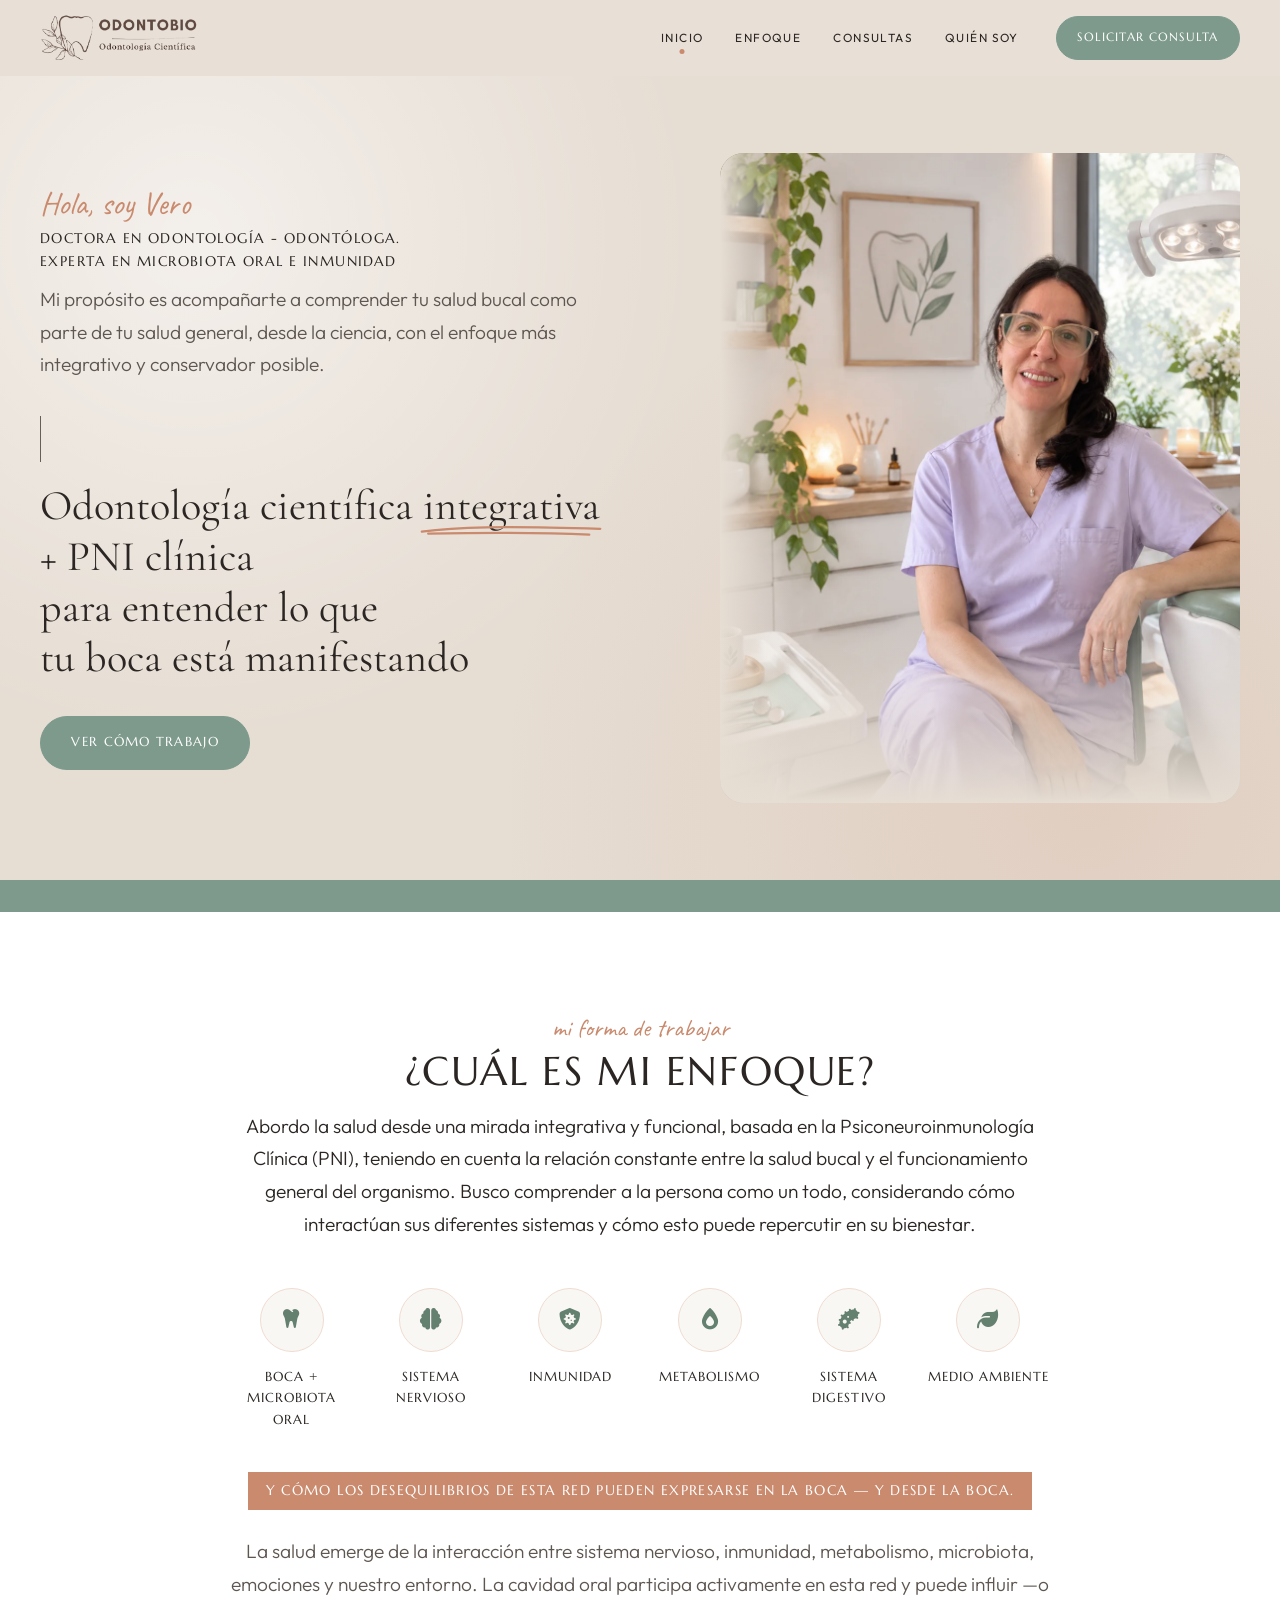
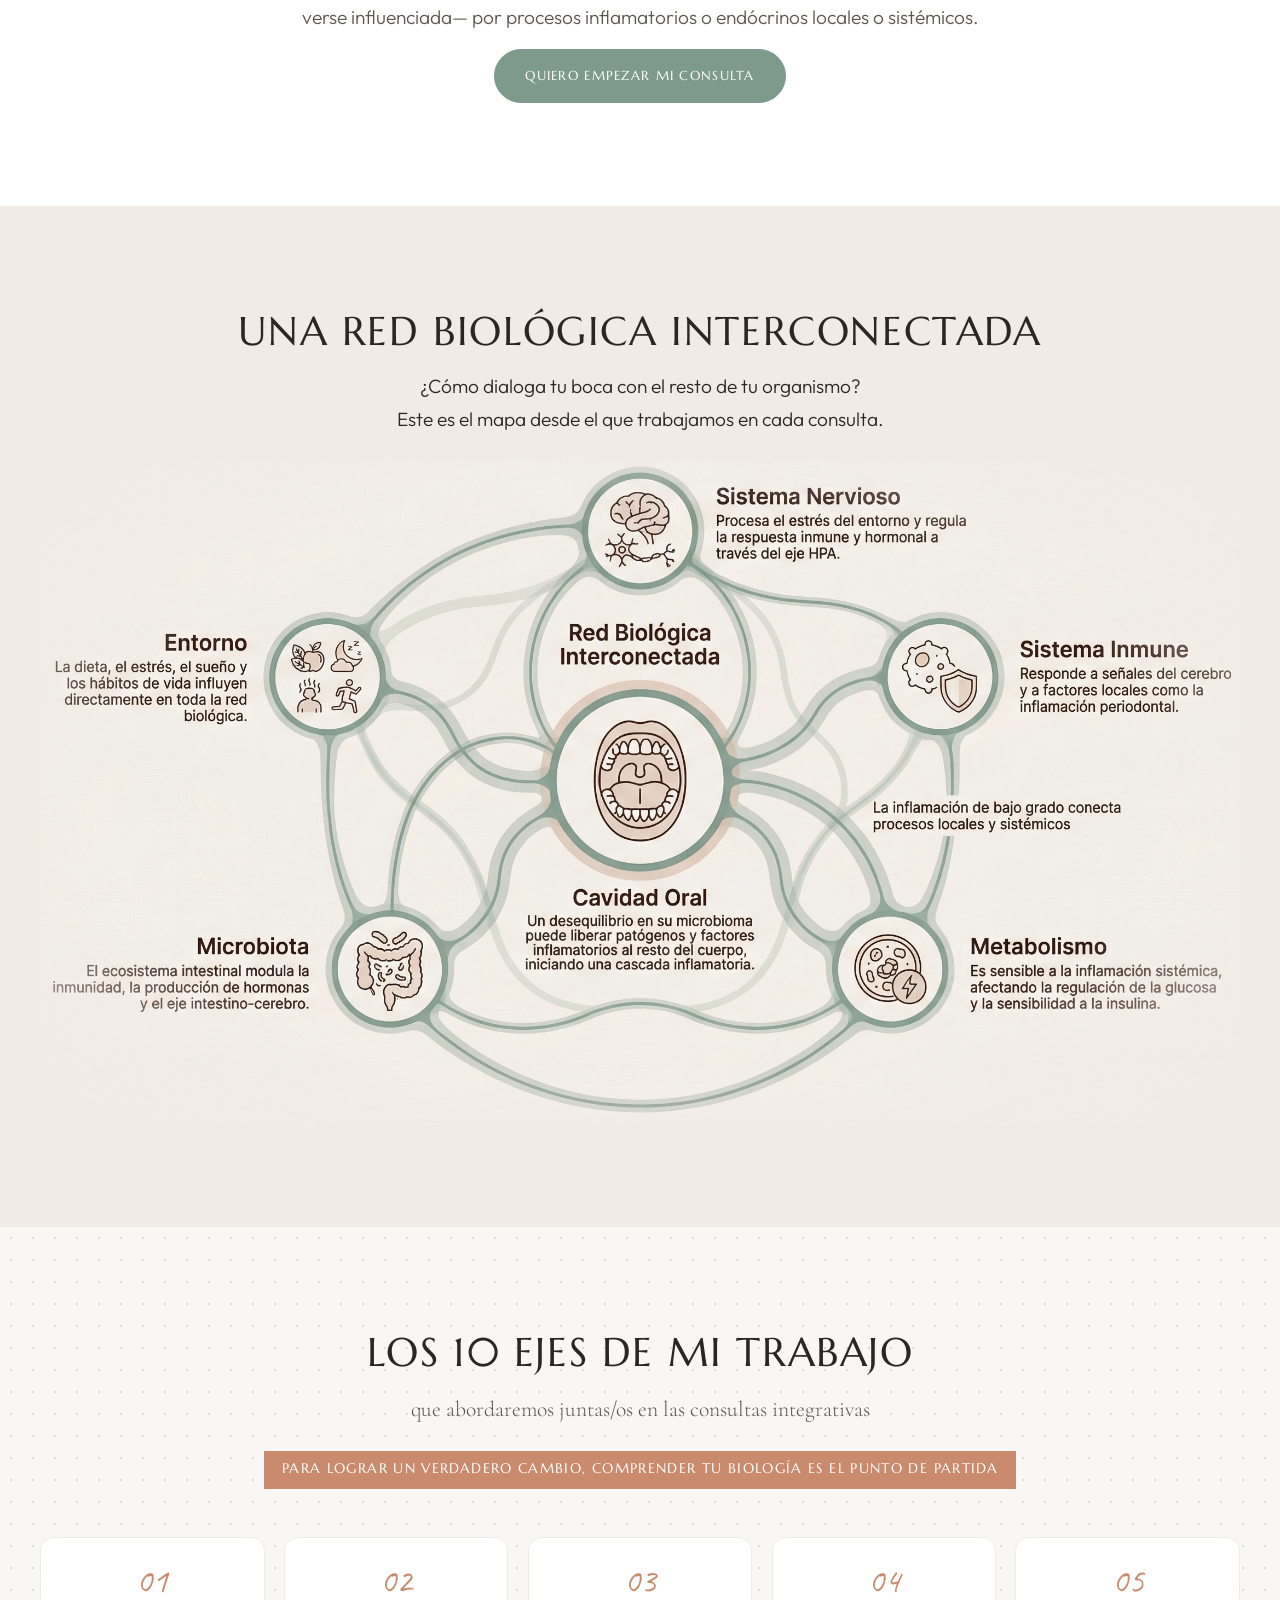
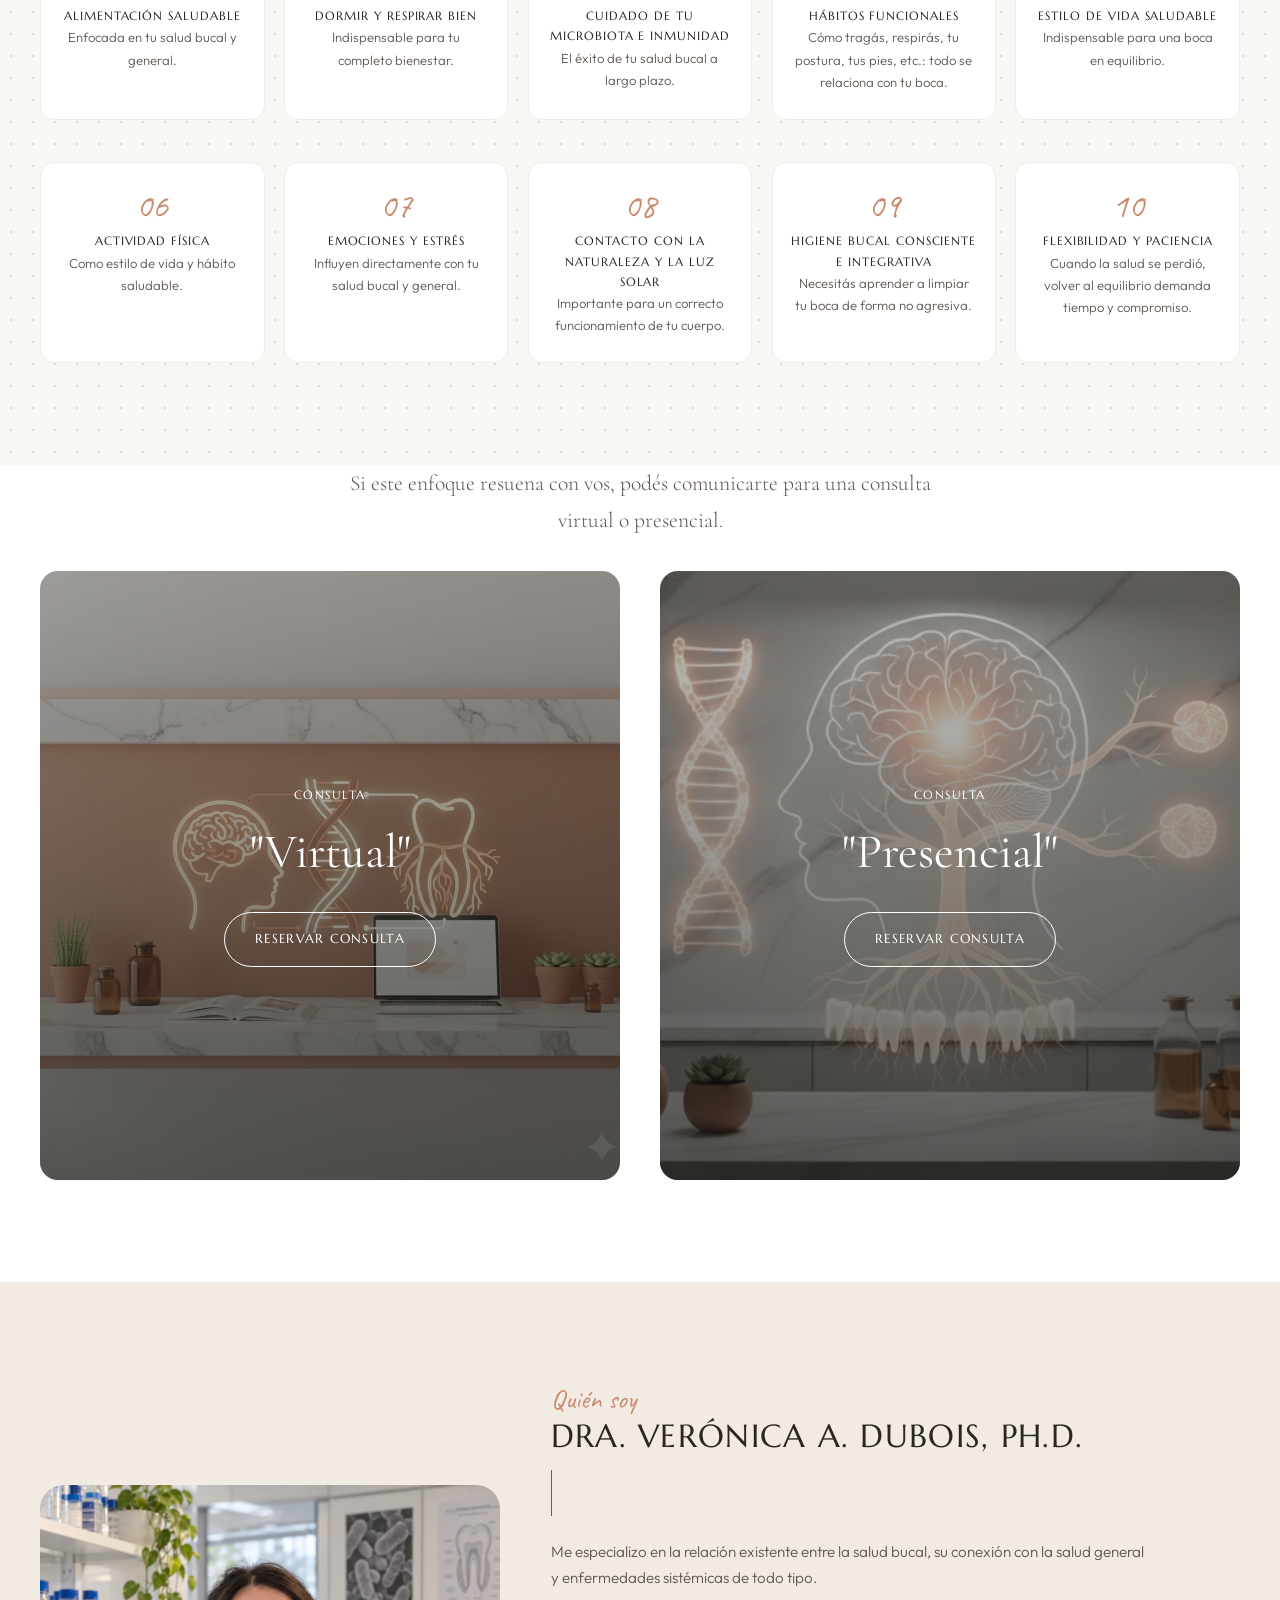
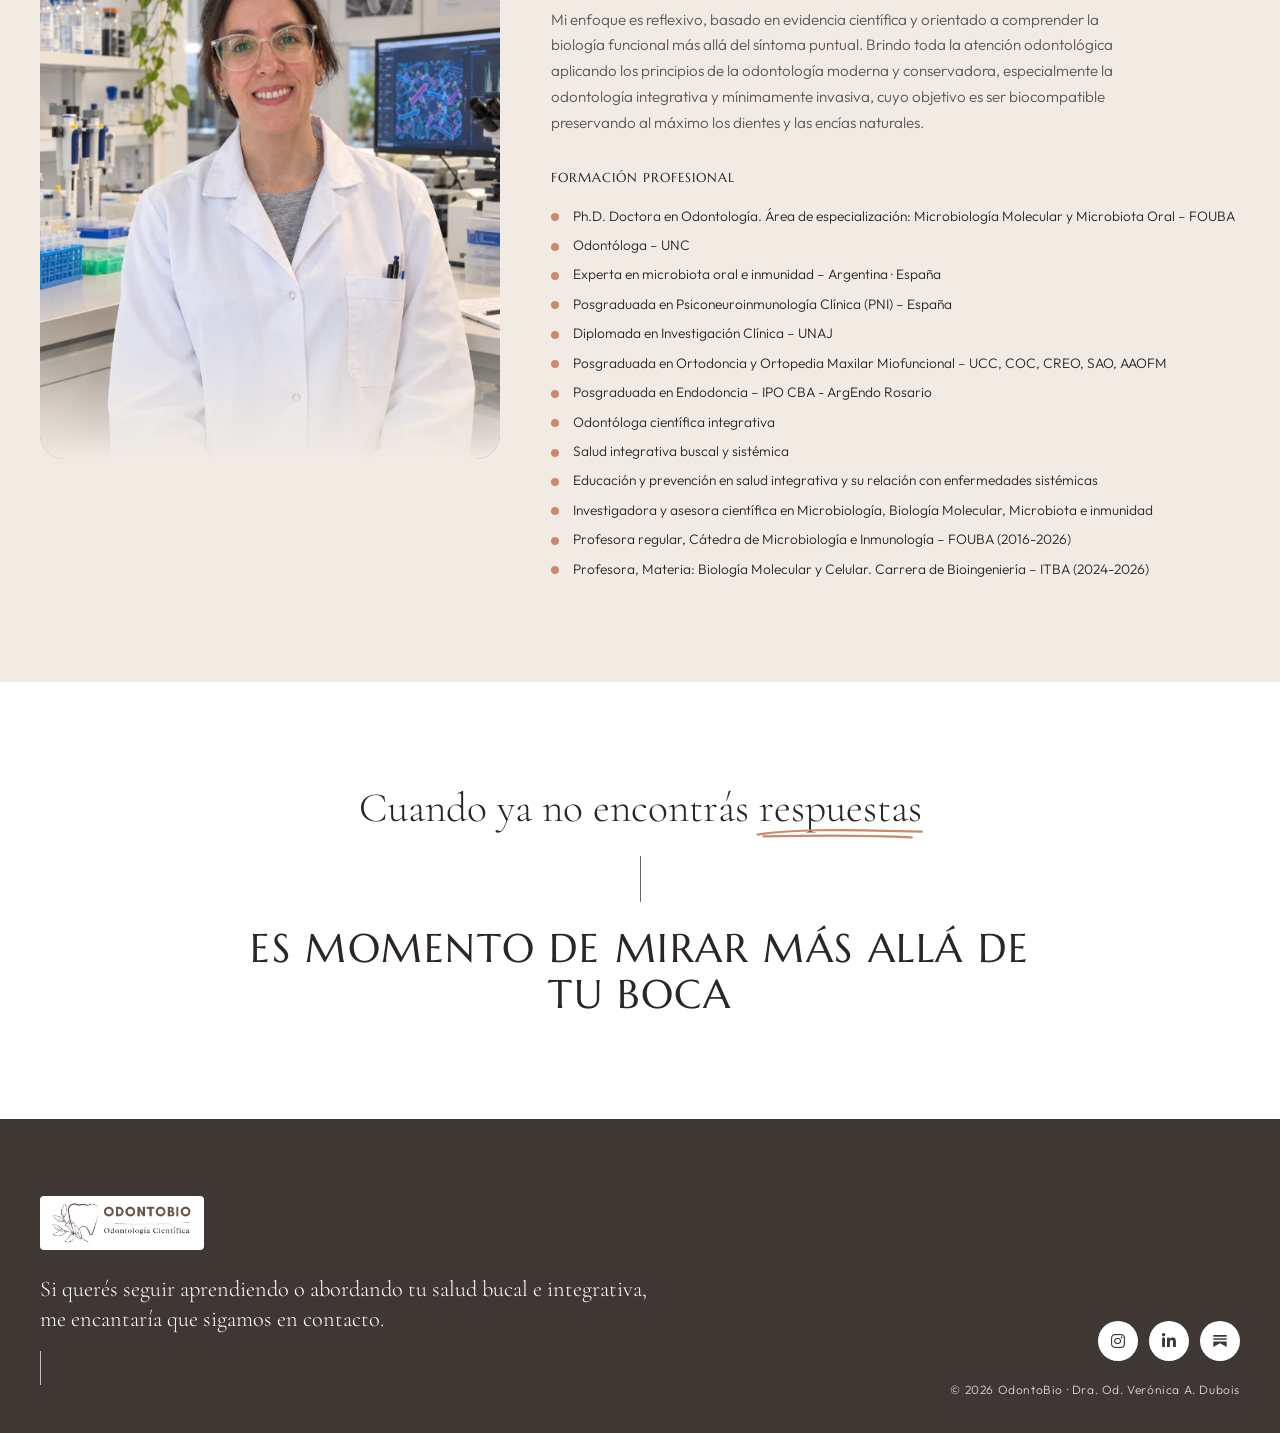
==== commit e1585e06: "Update index.html" ====
--- a/index.html
+++ b/index.html
@@ -11,6 +11,16 @@
   <link rel="stylesheet" href="https://cdnjs.cloudflare.com/ajax/libs/font-awesome/6.5.0/css/all.min.css">
   <link rel="stylesheet" href="css/styles.css">
 </head>
+<!-- Google tag (gtag.js) -->
+<script async src="https://www.googletagmanager.com/gtag/js?id=G-EY6PJWCLDV"></script>
+<script>
+  window.dataLayer = window.dataLayer || [];
+  function gtag(){dataLayer.push(arguments);}
+  gtag('js', new Date());
+
+  gtag('config', 'G-EY6PJWCLDV');
+</script>
+
 <body>
 
   <svg width="0" height="0" style="position:absolute" aria-hidden="true">
@@ -191,13 +201,14 @@
             <li>Experta en microbiota oral e inmunidad – Argentina · España</li>
             <li>Posgraduada en Psiconeuroinmunología Clínica (PNI) – España</li>
             <li>Diplomada en Investigación Clínica – UNAJ</li>
-            <li>Posgraduada en Ortodoncia y Ortopedia Maxilar Funcional– UCC, COC, SAO, AAOFM</li>
+            <li>Posgraduada en Ortodoncia y Ortopedia Maxilar Miofuncional – UCC, COC, CREO, SAO, AAOFM</li>
             <li>Posgraduada en Endodoncia – IPO CBA - ArgEndo Rosario</li>
             <li>Odontóloga científica integrativa</li>
+            <li>Salud integrativa buscal y sistémica</li>
             <li>Educación y prevención en salud integrativa y su relación con enfermedades sistémicas</li>
             <li>Investigadora y asesora científica en Microbiología, Biología Molecular, Microbiota e inmunidad</li>
-            <li>Ex Profesora regular, Cátedra de Microbiología e Inmunología – FOUBA</li>
-            <li>Ex Profesora, Materia: Biología Molecular y Celular. Carrera de Bioingeniería – ITBA</li>
+            <li>Profesora regular, Cátedra de Microbiología e Inmunología – FOUBA (2016-2026)</li>
+            <li>Profesora, Materia: Biología Molecular y Celular. Carrera de Bioingeniería – ITBA (2024-2026)</li>
           </ul>
         </div>
       </div>
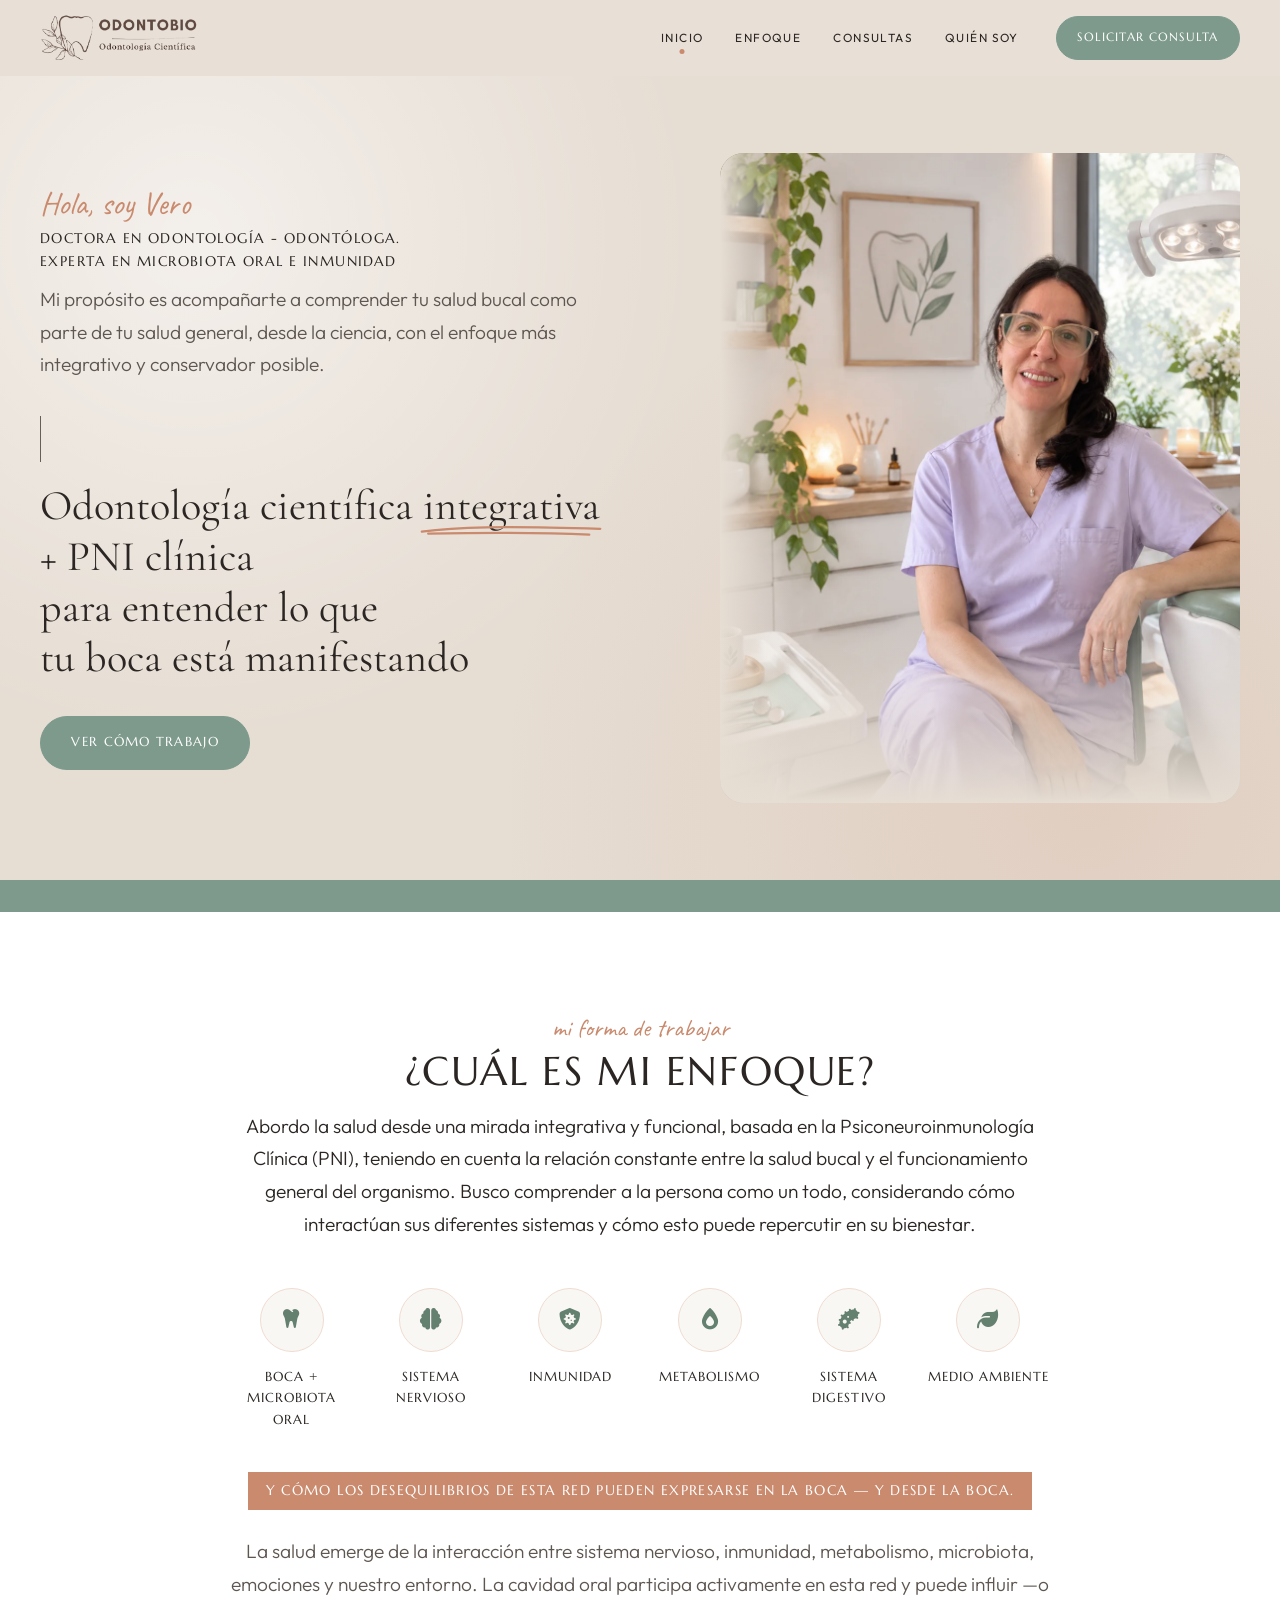
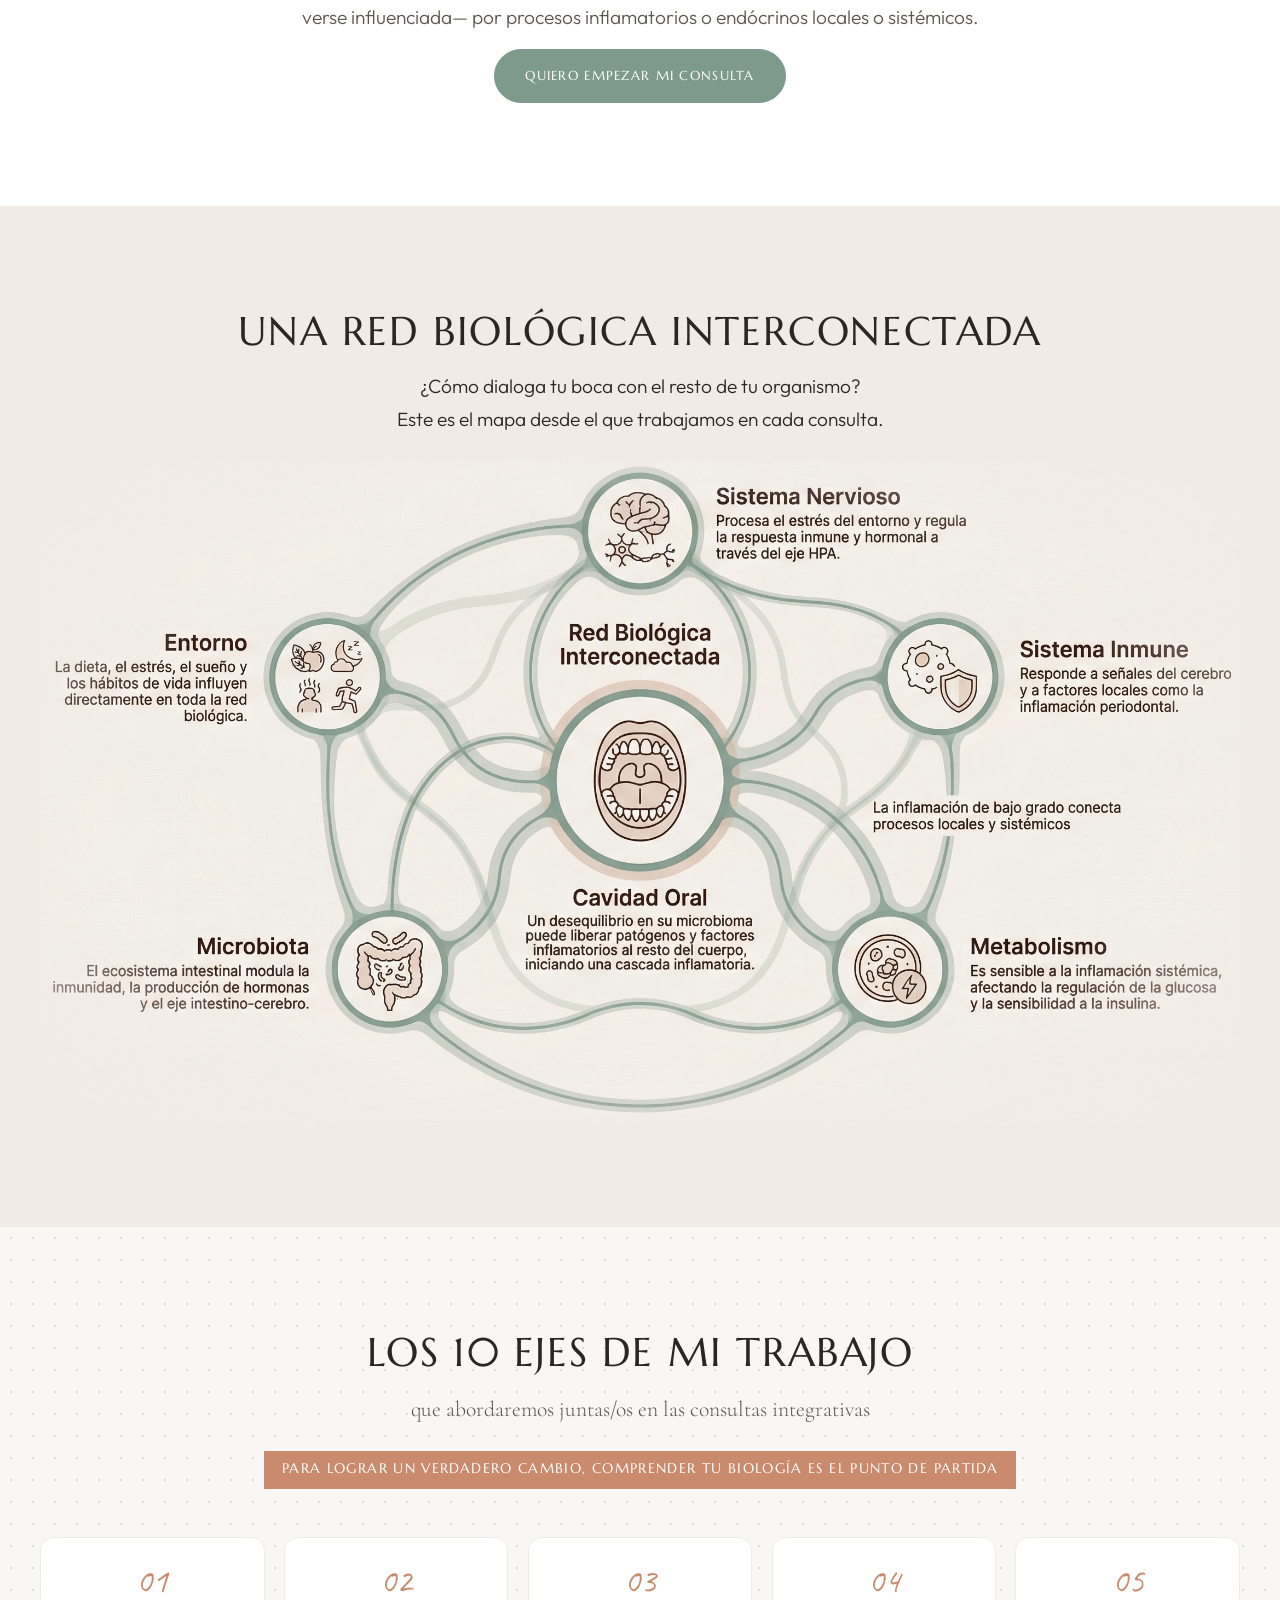
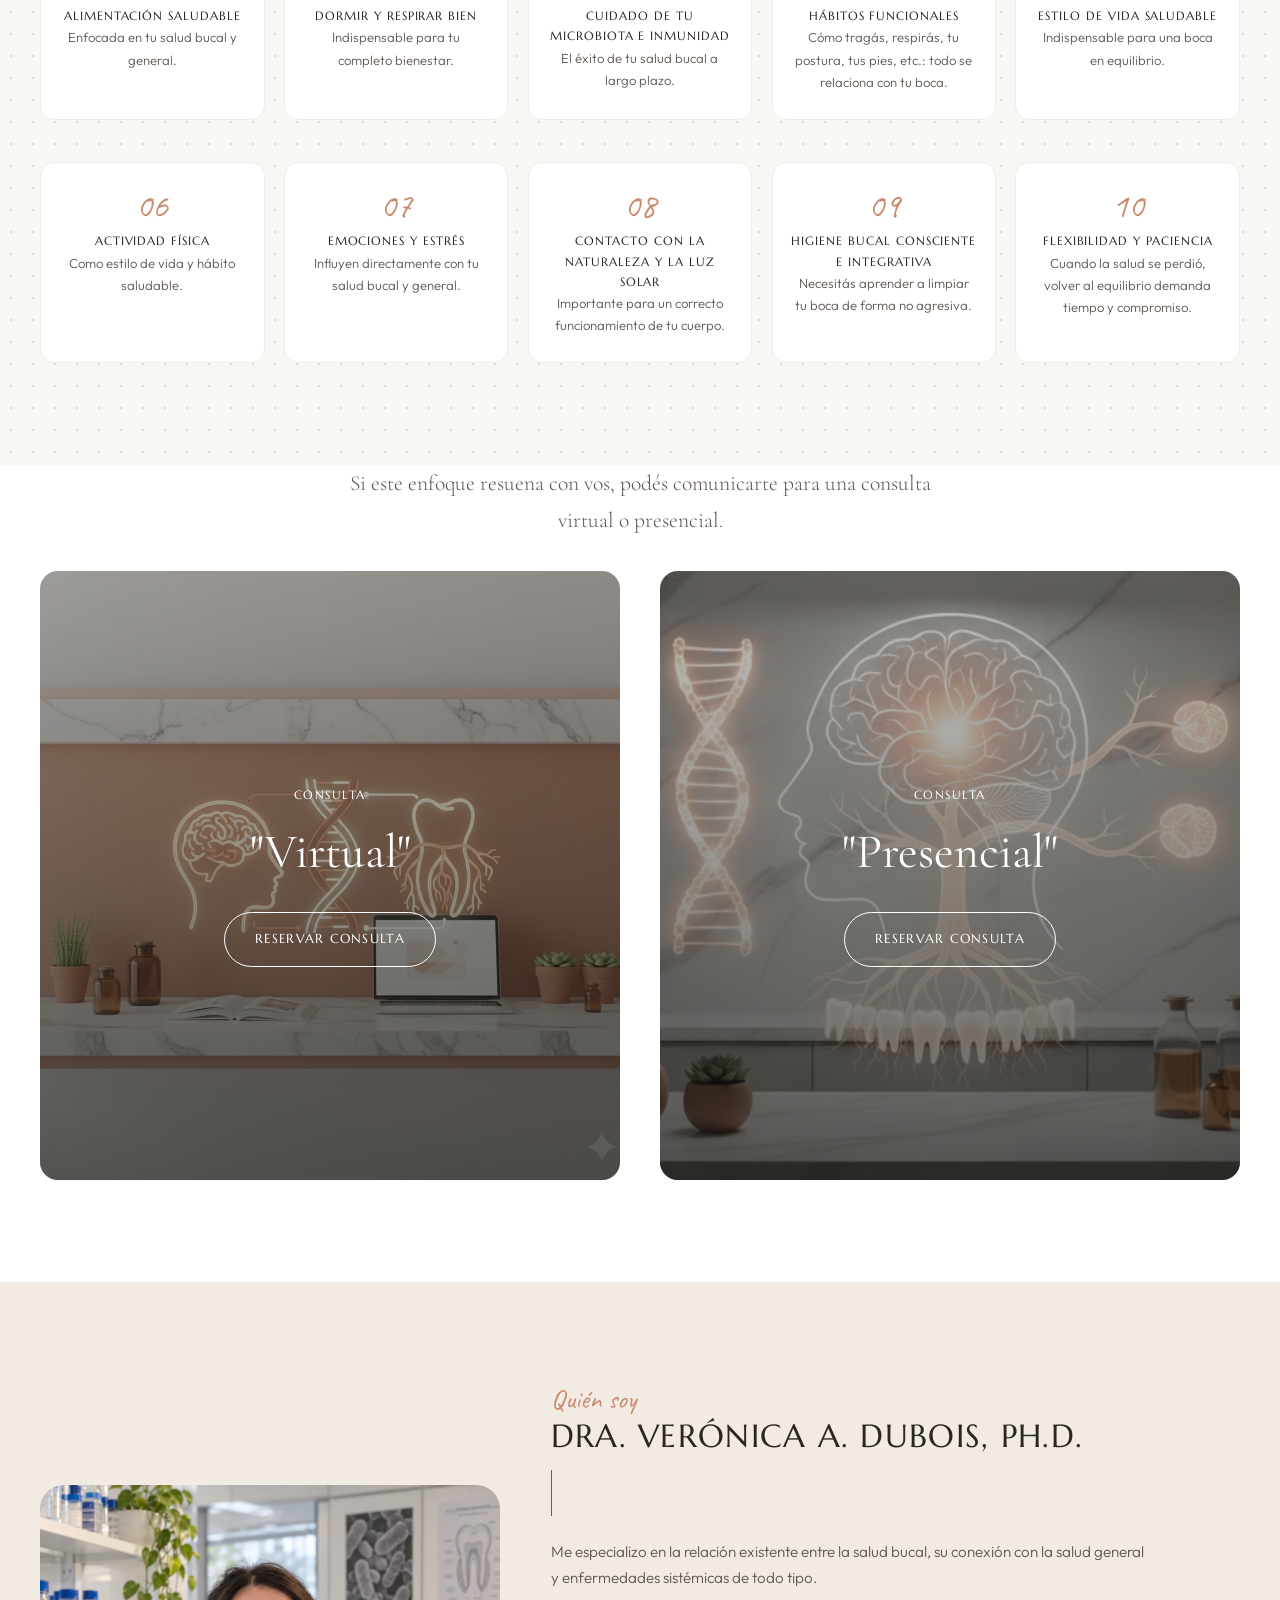
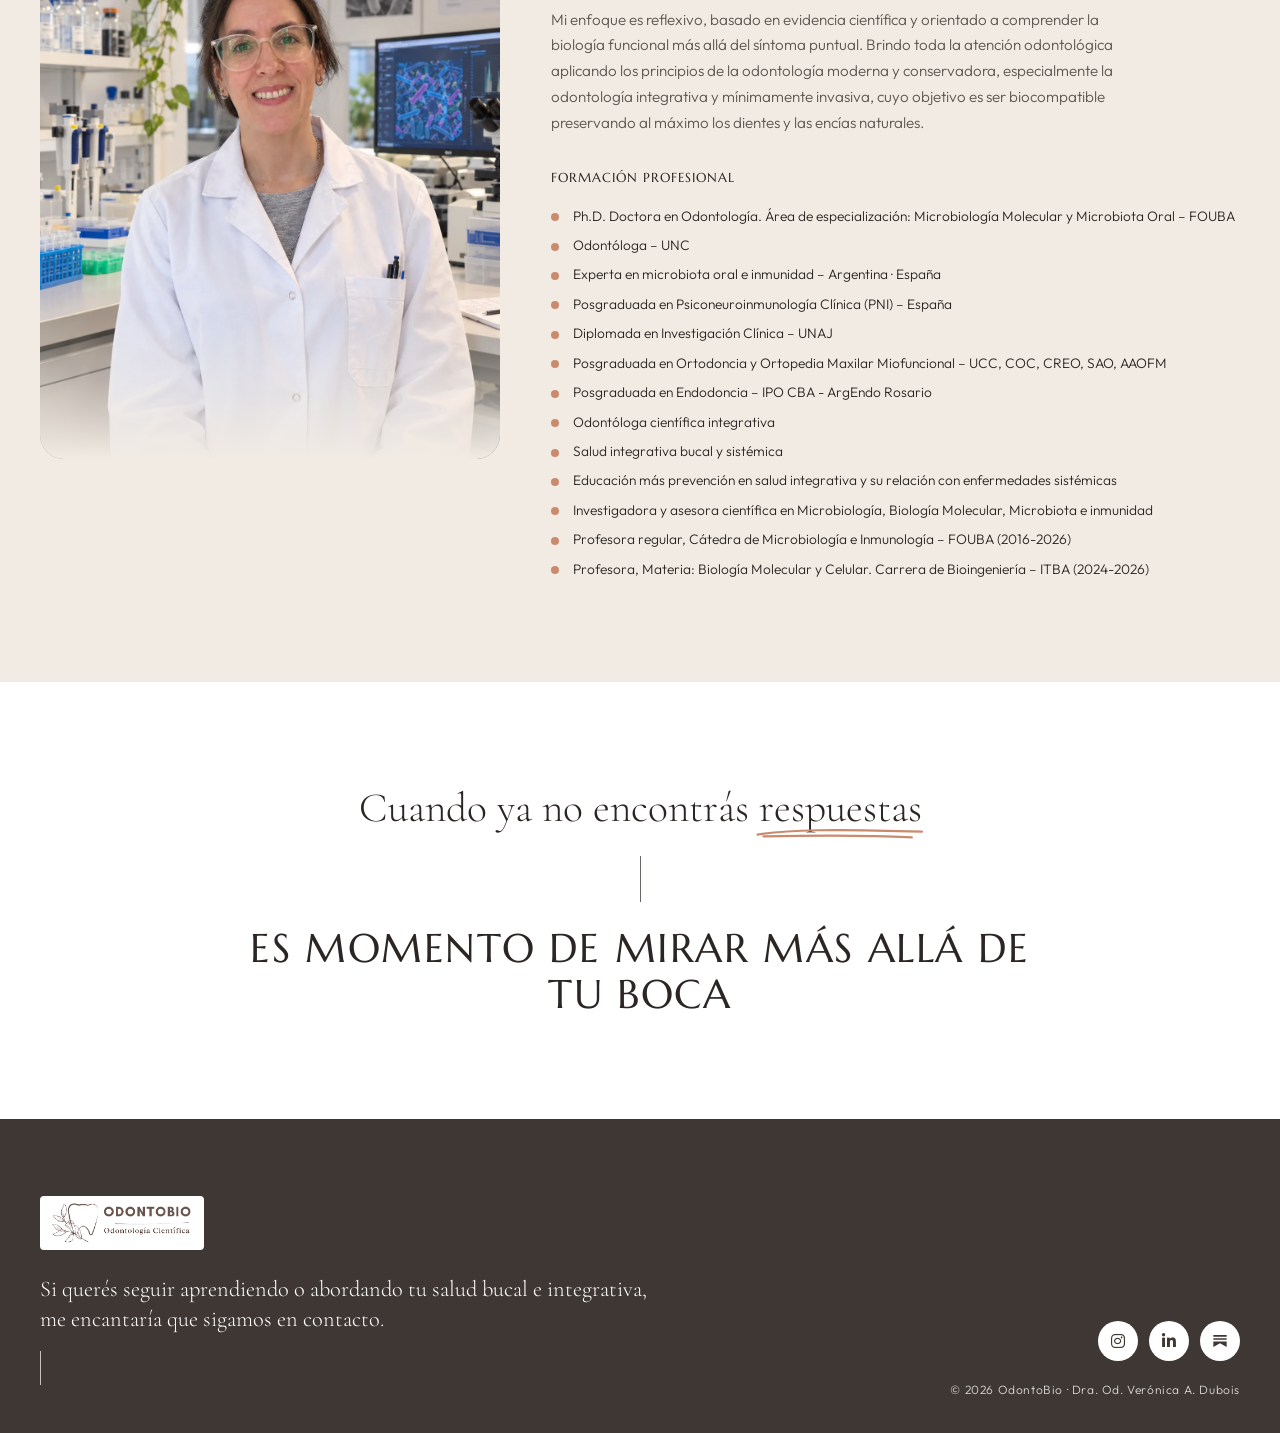
==== commit f601029e: "Update index.html" ====
--- a/index.html
+++ b/index.html
@@ -204,8 +204,8 @@
             <li>Posgraduada en Ortodoncia y Ortopedia Maxilar Miofuncional – UCC, COC, CREO, SAO, AAOFM</li>
             <li>Posgraduada en Endodoncia – IPO CBA - ArgEndo Rosario</li>
             <li>Odontóloga científica integrativa</li>
-            <li>Salud integrativa buscal y sistémica</li>
-            <li>Educación y prevención en salud integrativa y su relación con enfermedades sistémicas</li>
+            <li>Salud integrativa bucal y sistémica</li>
+            <li>Educación más prevención en salud integrativa y su relación con enfermedades sistémicas</li>
             <li>Investigadora y asesora científica en Microbiología, Biología Molecular, Microbiota e inmunidad</li>
             <li>Profesora regular, Cátedra de Microbiología e Inmunología – FOUBA (2016-2026)</li>
             <li>Profesora, Materia: Biología Molecular y Celular. Carrera de Bioingeniería – ITBA (2024-2026)</li>
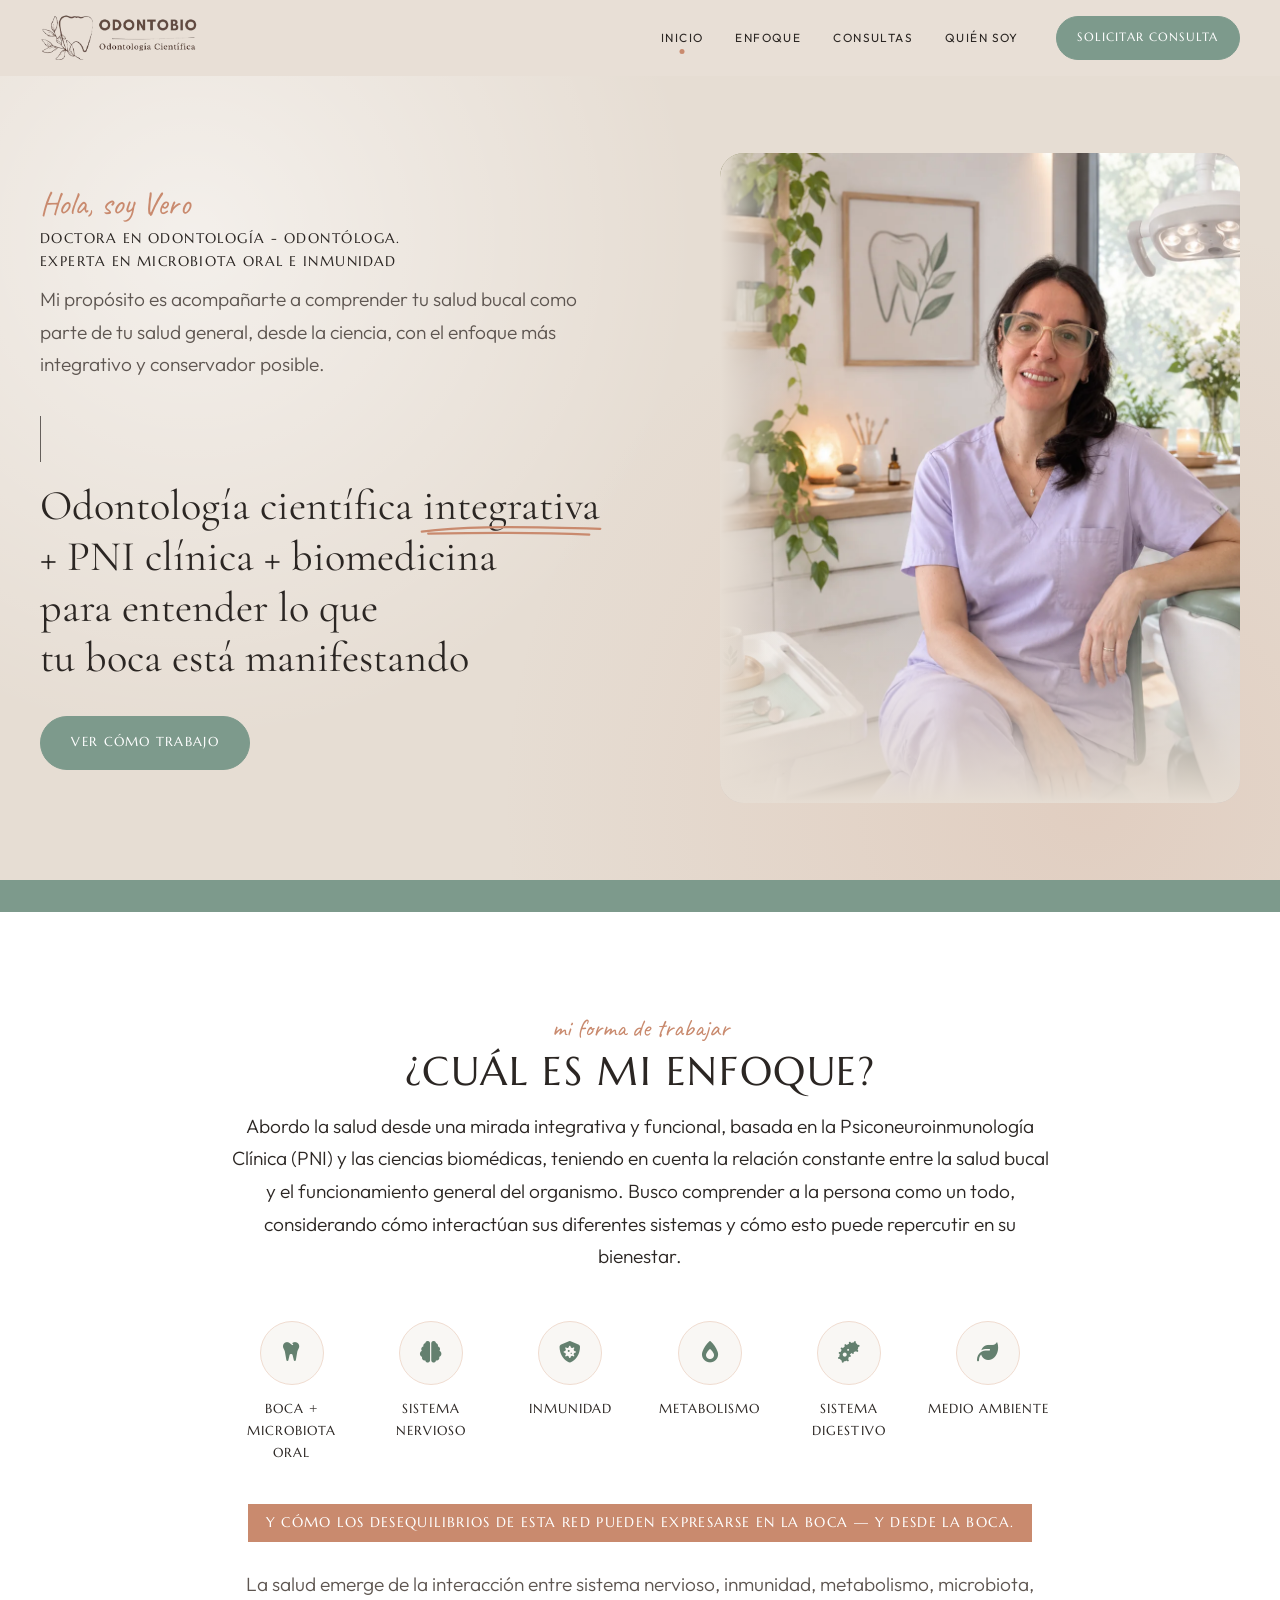
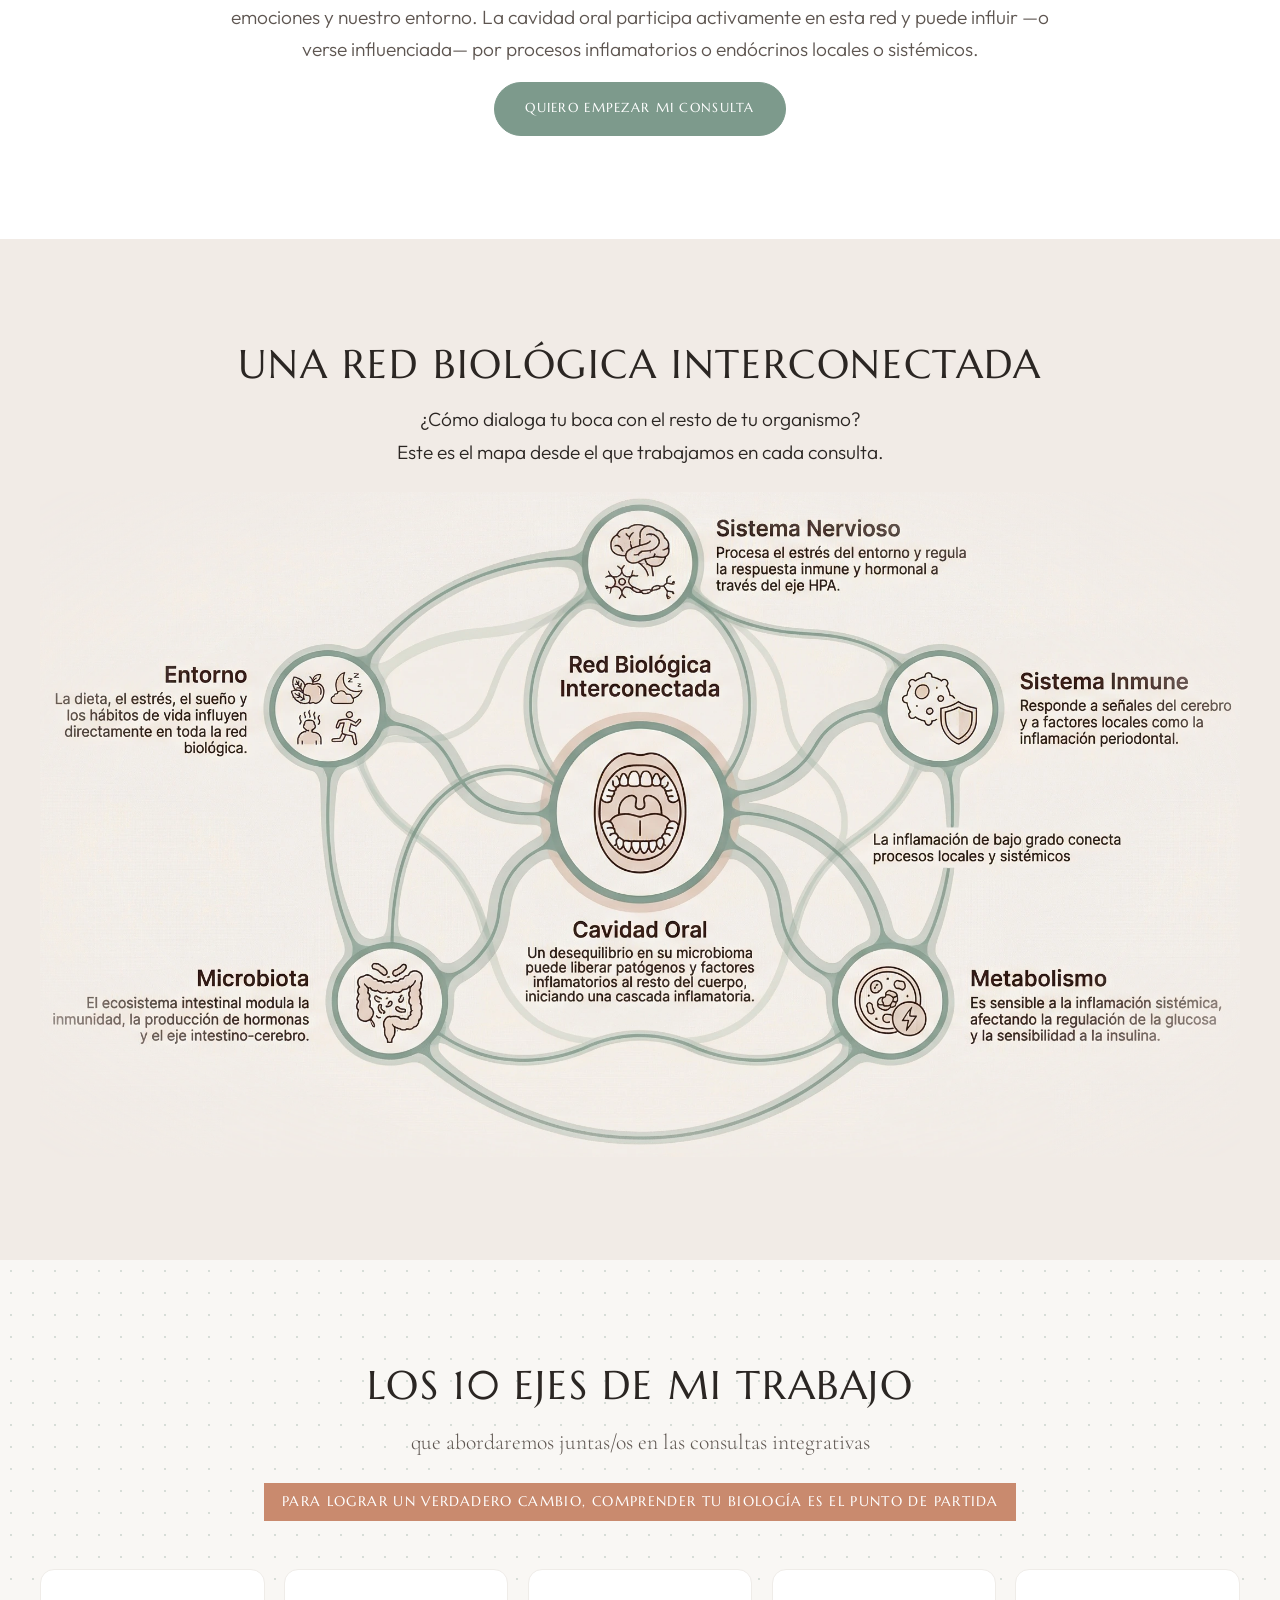
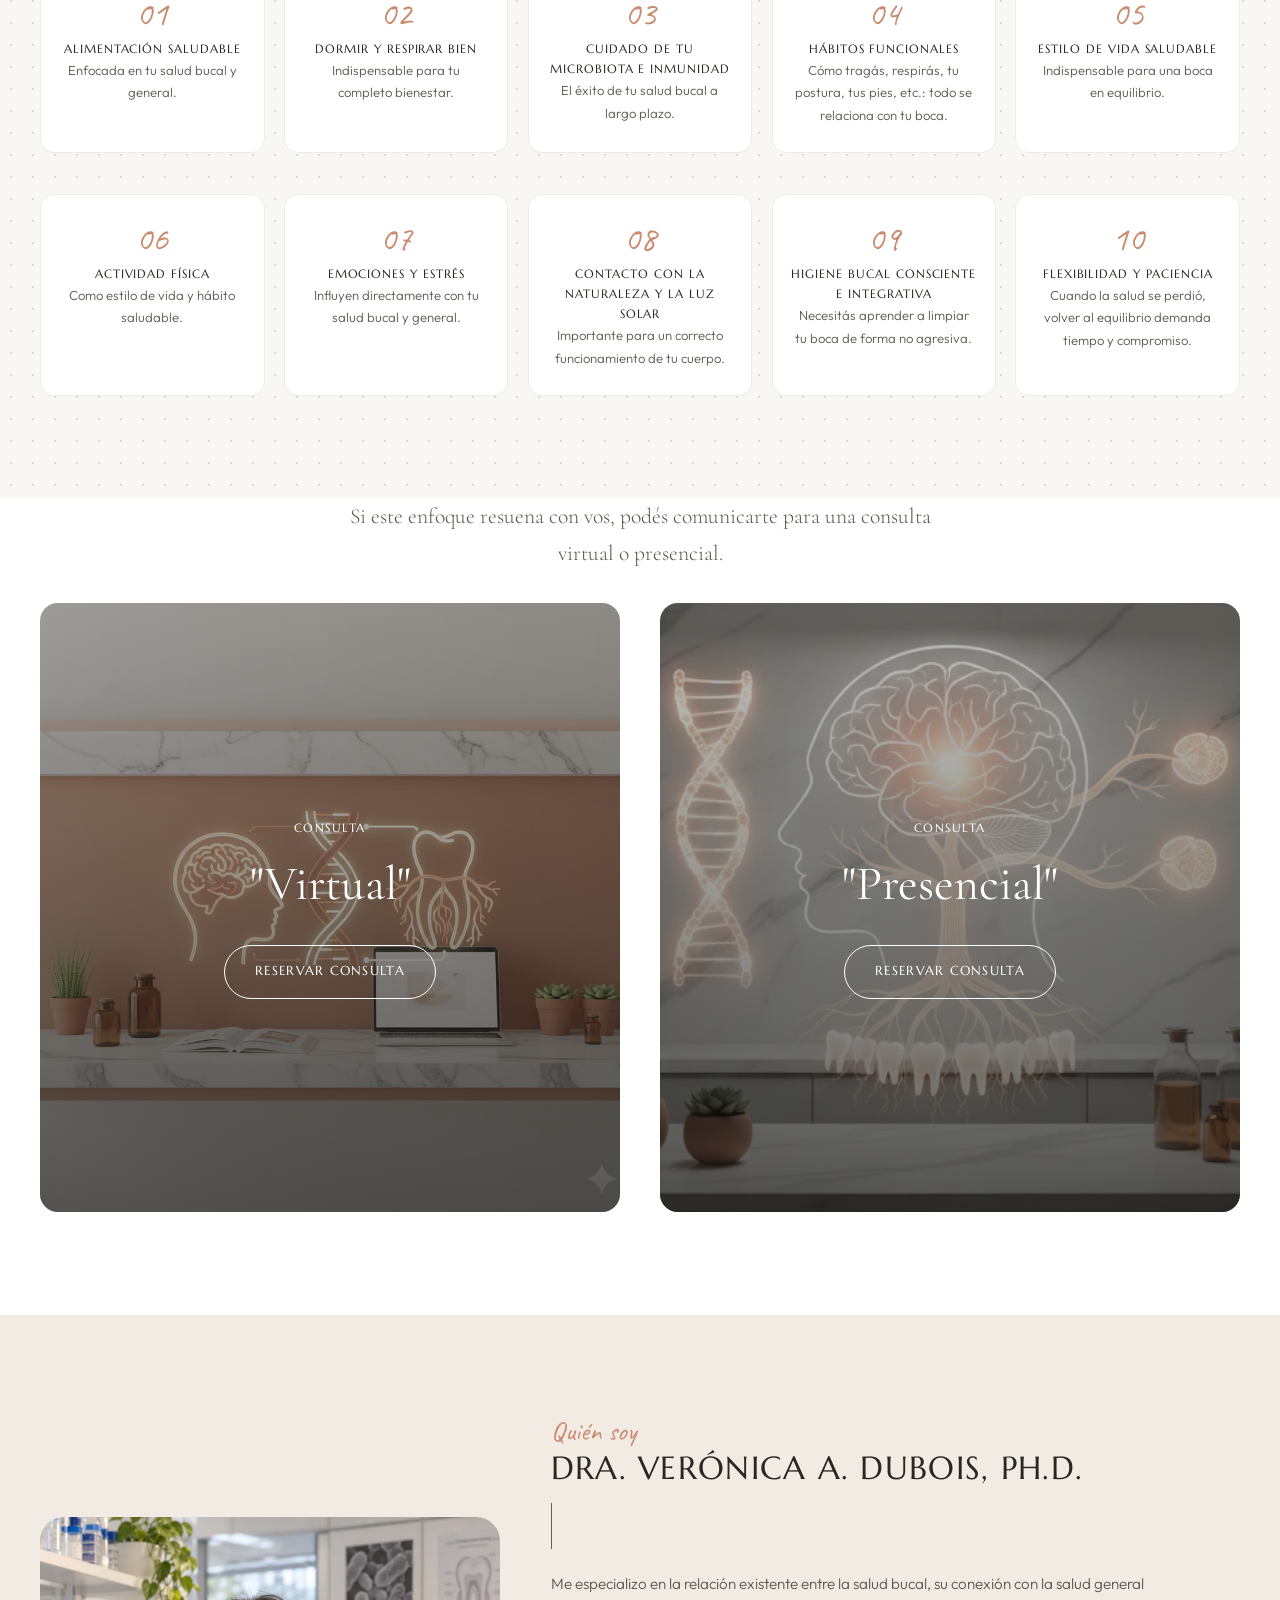
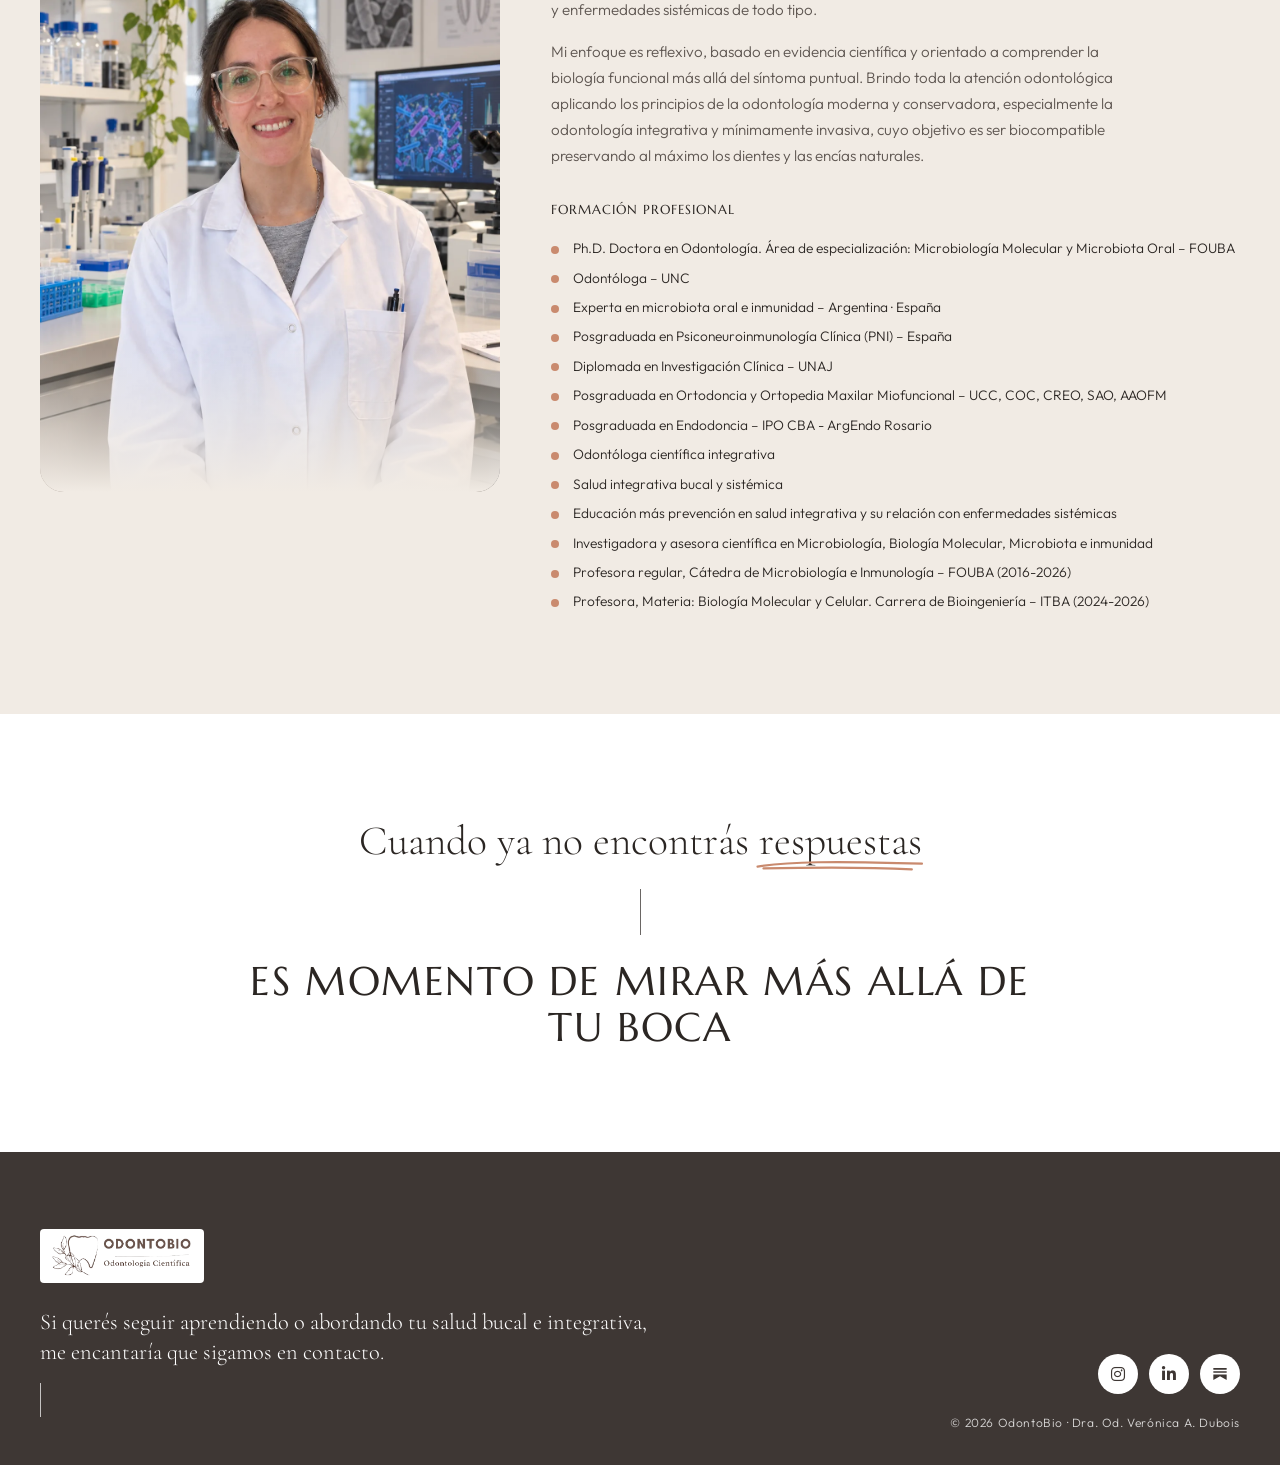
==== commit 97b3b3f5: "Update index.html" ====
--- a/index.html
+++ b/index.html
@@ -59,7 +59,7 @@
           <span class="vline" aria-hidden="true"></span>
           <h1>
             Odontología científica <span class="underlined">integrativa<svg class="stroke"><use href="#stroke"/></svg></span><br>
-            + PNI clínica<br>
+            + PNI clínica + biomedicina<br>
             para entender lo que<br>
             tu boca está manifestando
           </h1>
@@ -86,7 +86,7 @@
         <p class="hand center reveal">mi forma de trabajar</p>
         <h2 class="reveal">¿Cuál es mi enfoque?</h2>
         <p class="center reveal" style="font-size: 1.2rem;">
-          Abordo la salud desde una mirada integrativa y funcional, basada en la Psiconeuroinmunología Clínica (PNI), 
+          Abordo la salud desde una mirada integrativa y funcional, basada en la Psiconeuroinmunología Clínica (PNI) y las ciencias biomédicas, 
           teniendo en cuenta la relación constante entre la salud bucal y el funcionamiento general del organismo. 
           Busco comprender a la persona como un todo, considerando cómo interactúan sus diferentes sistemas 
           y cómo esto puede repercutir en su bienestar.
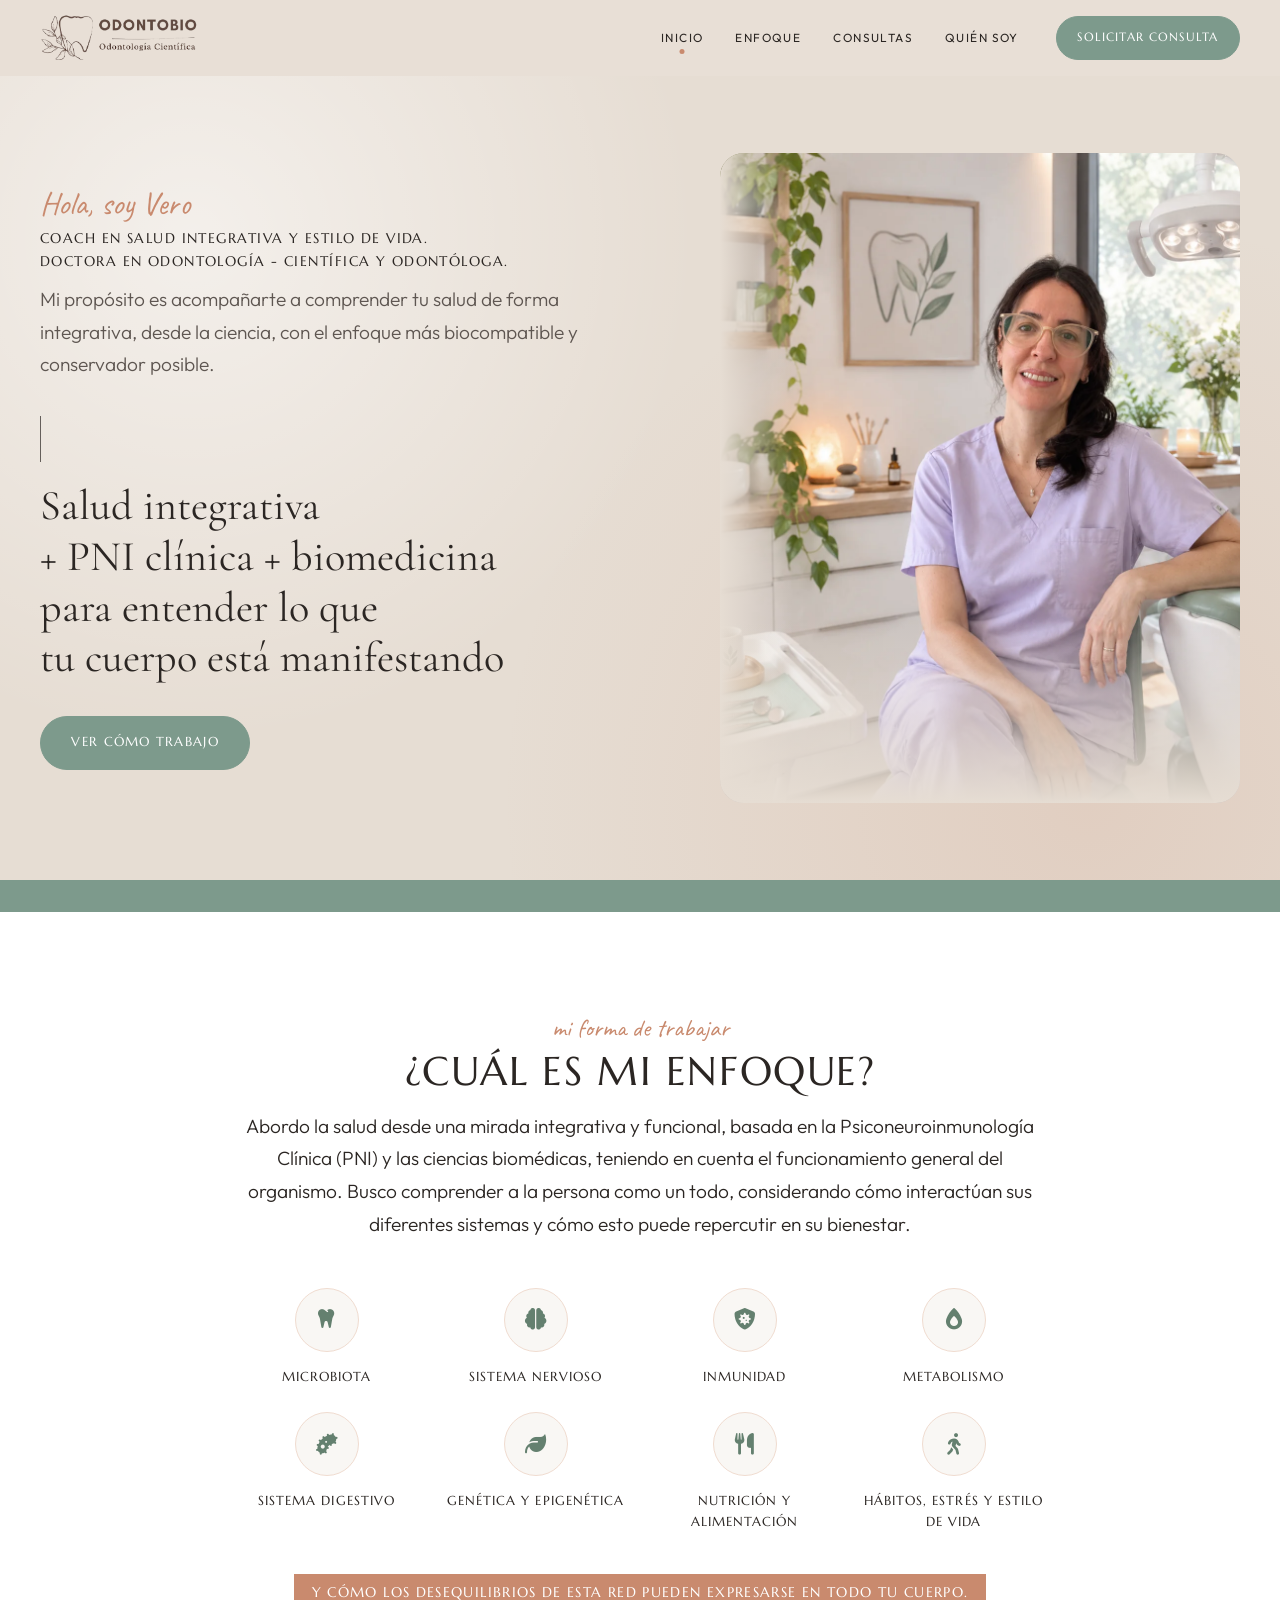
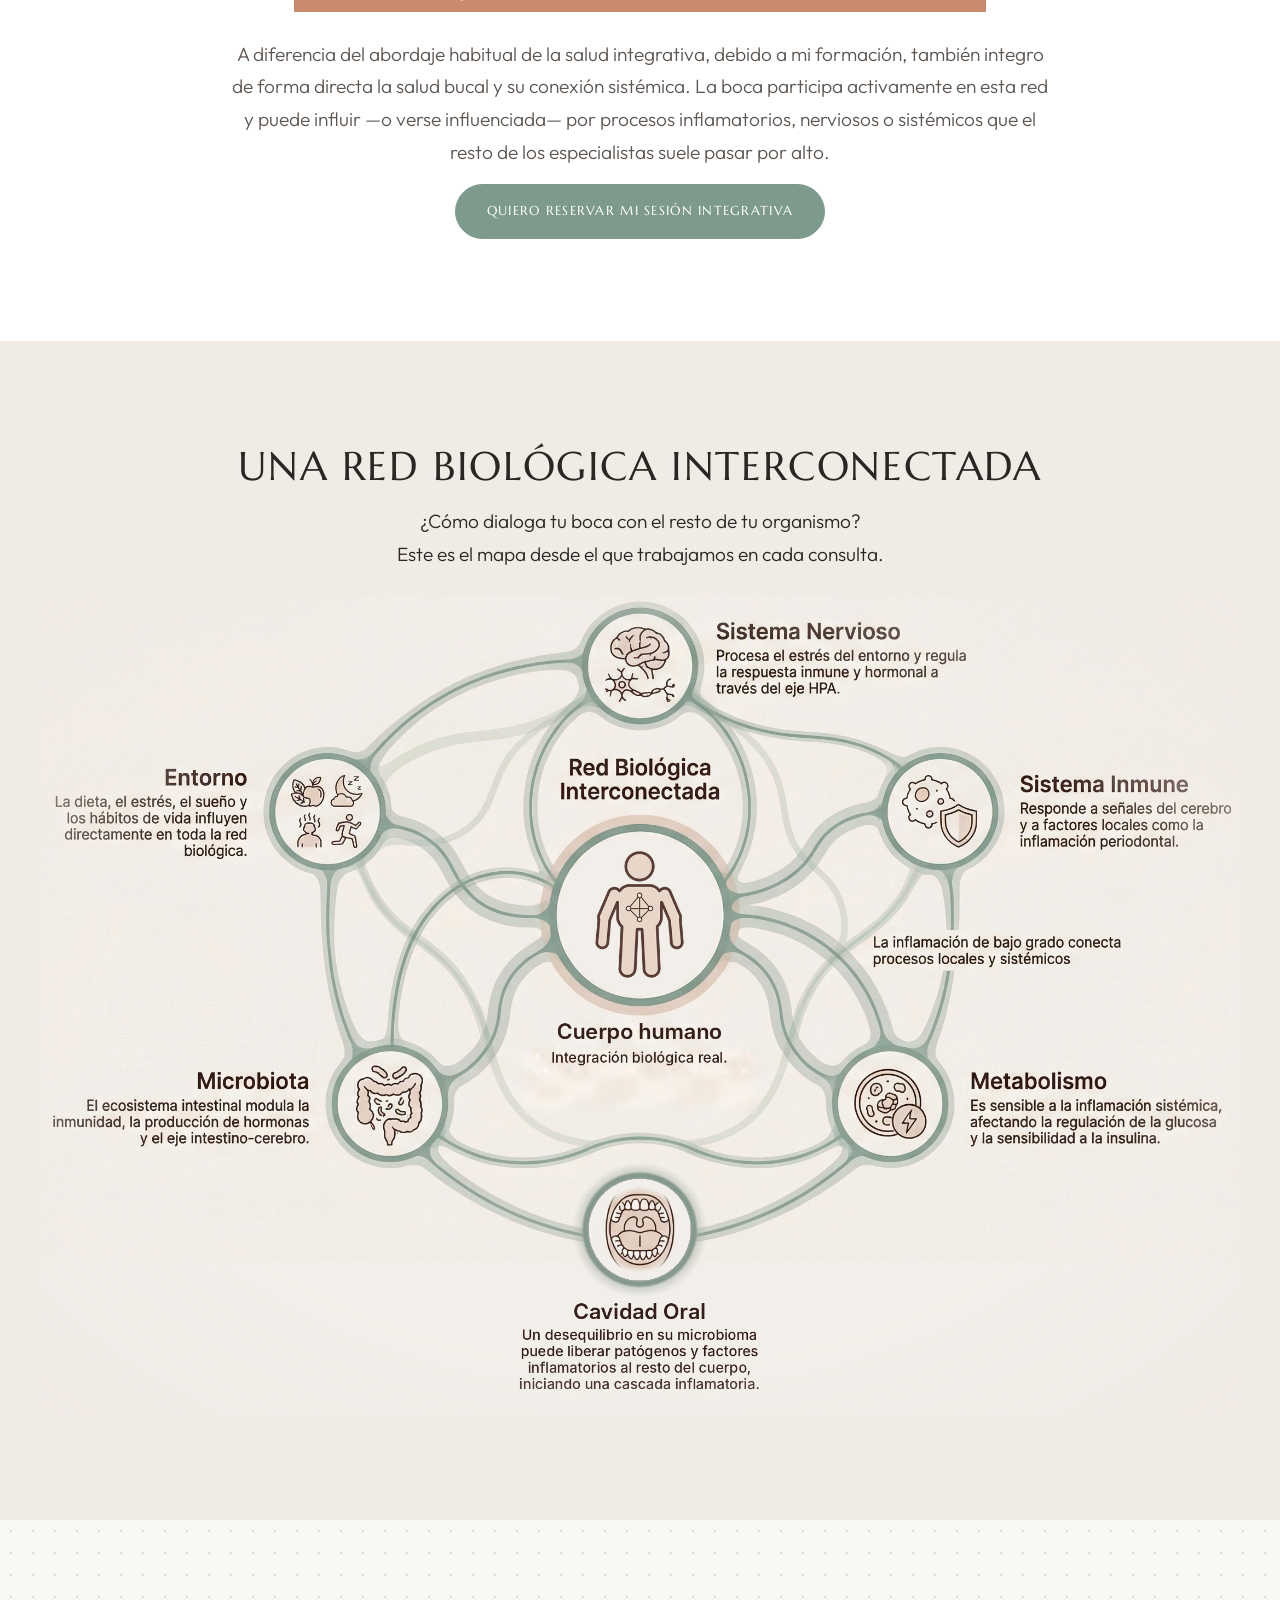
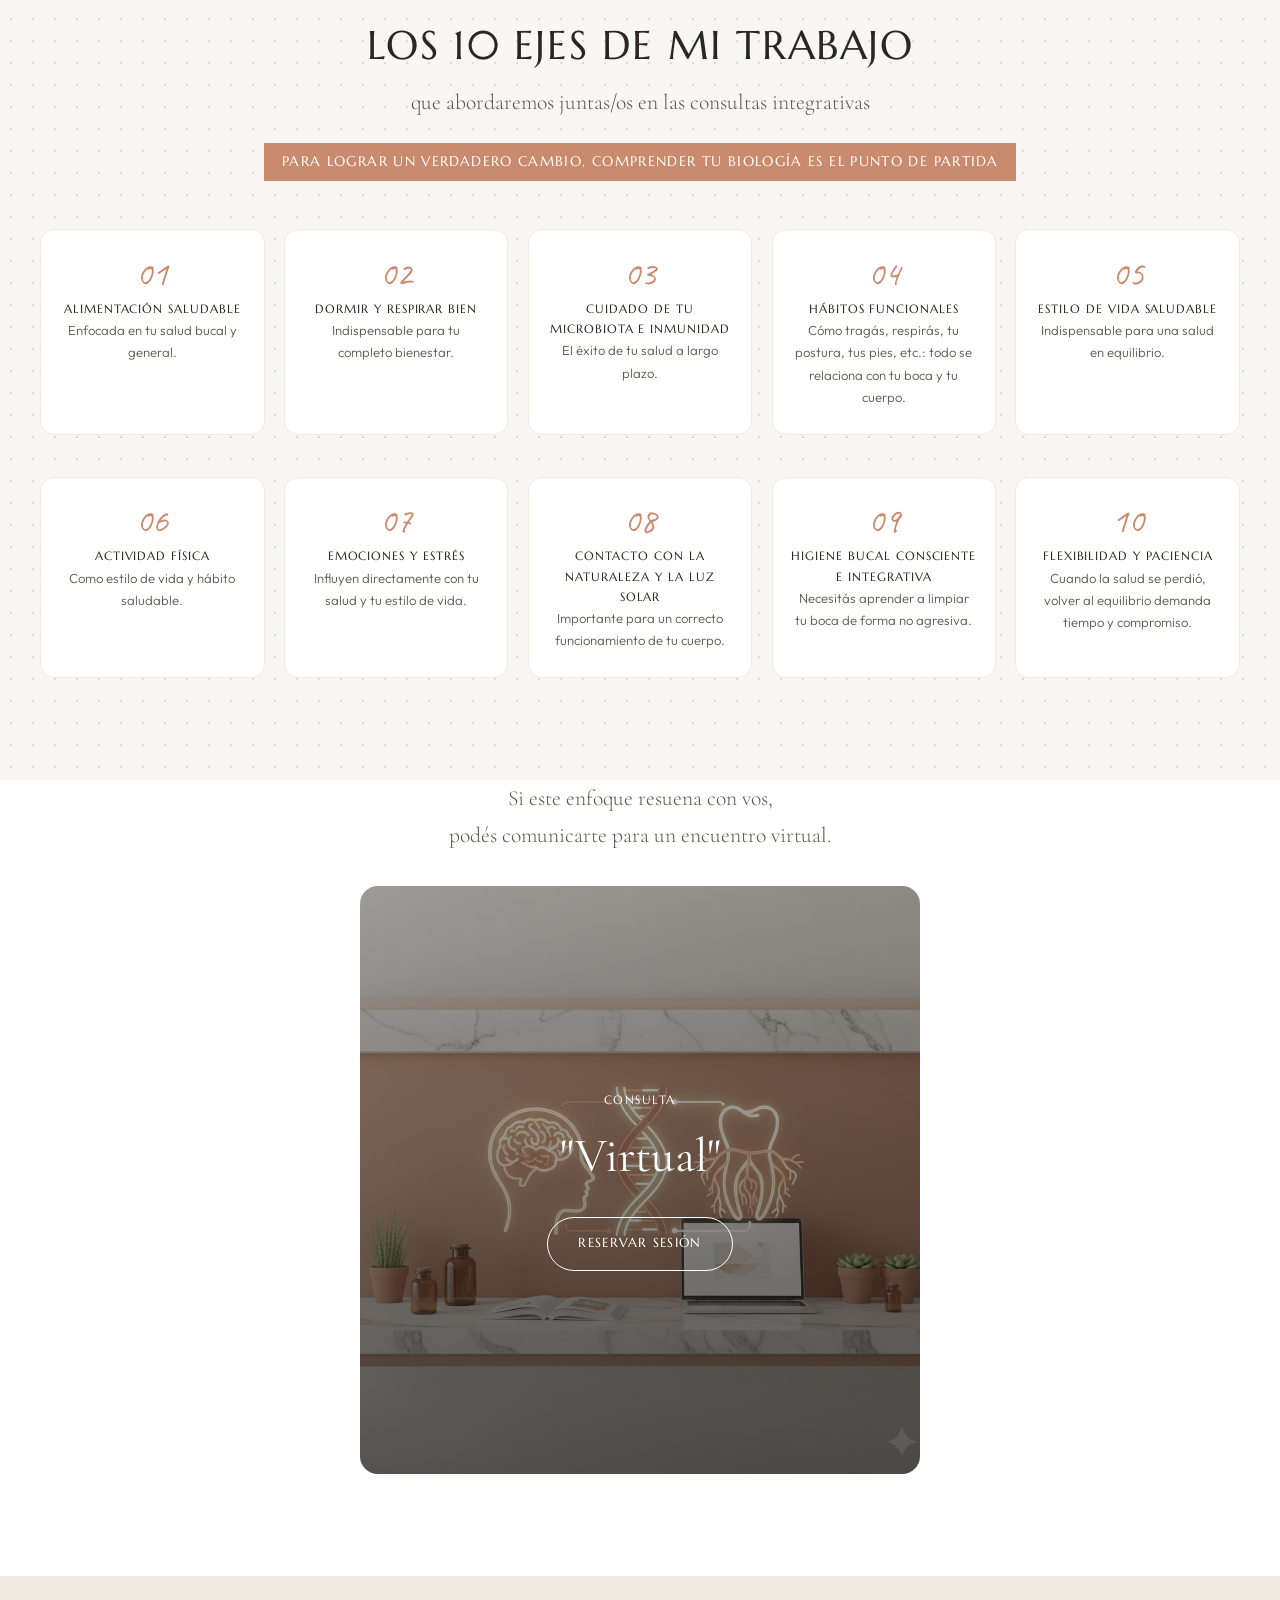
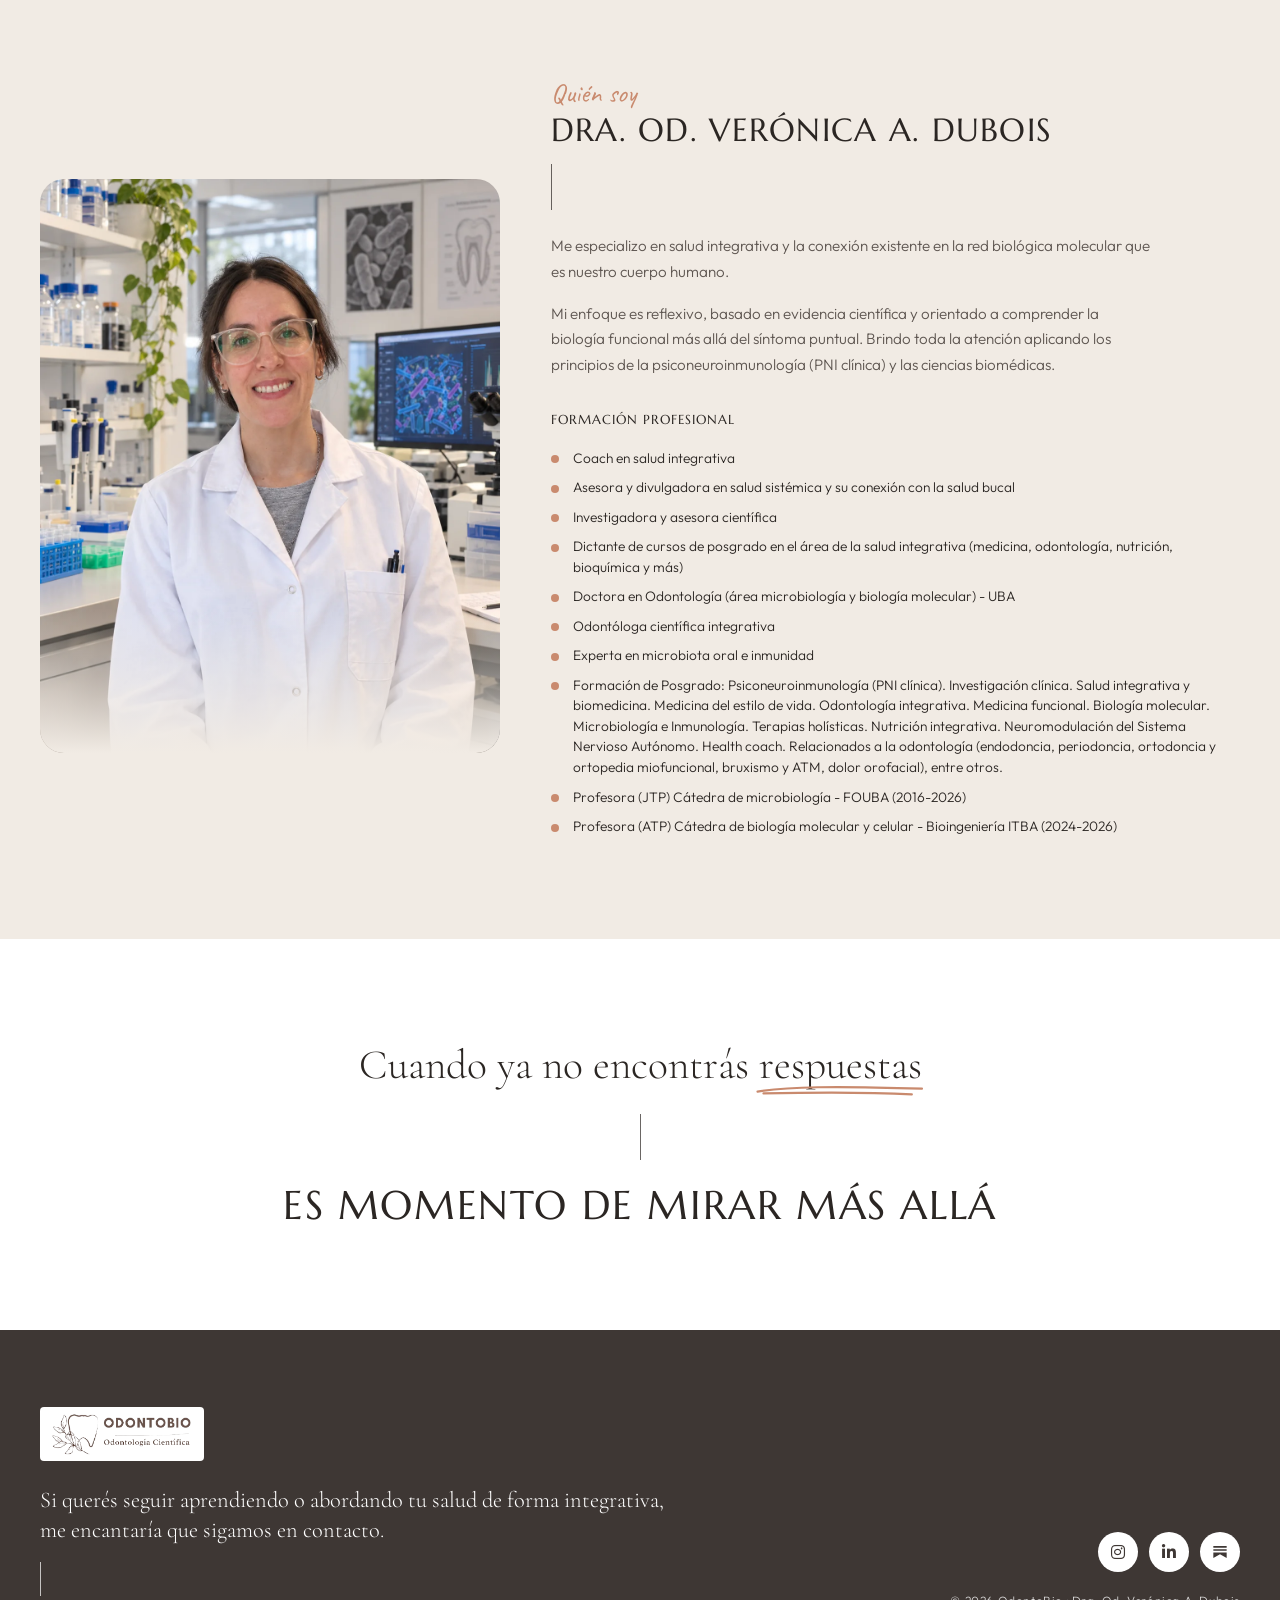
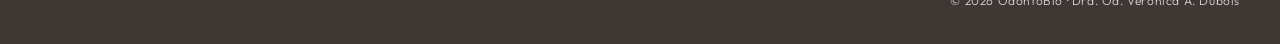
==== commit f6d692ed: "." ====
--- a/index.html
+++ b/index.html
@@ -3,7 +3,7 @@
   <meta charset="UTF-8" />
   <meta name="viewport" content="width=device-width, initial-scale=1.0" />
   <title>OdontoBio | Odontología científica integrativa</title>
-  <meta name="description" content="Consultas virtuales y presenciales de odontología científica integrativa y mínimamente invasiva. Dra. Verónica A. Dubois, Ph.D." />
+  <meta name="description" content="Consultas virtuales de odontología científica integrativa y mínimamente invasiva. Dra. Verónica A. Dubois, Ph.D." />
   <link rel="icon" href="img/logo.png" />
   <link rel="preconnect" href="https://fonts.googleapis.com">
   <link rel="preconnect" href="https://fonts.gstatic.com" crossorigin>
@@ -54,14 +54,14 @@
       <div class="container hero-grid">
         <div class="hero-content reveal">
           <p class="hand">Hola, soy Vero</p>
-          <p class="intro">Doctora en Odontología - Odontóloga. <br> Experta en microbiota oral e inmunidad</p>
-          <p class="intro-sub" style="font-size: 1.2rem;">Mi propósito es acompañarte a comprender tu salud bucal como parte de tu salud general, desde la ciencia, con el enfoque más integrativo y conservador posible.</p>
+          <p class="intro"> Coach en salud integrativa y estilo de vida.  <br> Doctora en Odontología - Científica y Odontóloga.</p>
+          <p class="intro-sub" style="font-size: 1.2rem;">Mi propósito es acompañarte a comprender tu salud de forma integrativa, desde la ciencia, con el enfoque más biocompatible y conservador posible.</p>
           <span class="vline" aria-hidden="true"></span>
           <h1>
-            Odontología científica <span class="underlined">integrativa<svg class="stroke"><use href="#stroke"/></svg></span><br>
+            Salud integrativa <span class="underlined"><svg class="stroke"><use href="#stroke"/></svg></span><br>
             + PNI clínica + biomedicina<br>
             para entender lo que<br>
-            tu boca está manifestando
+            tu cuerpo está manifestando
           </h1>
           <a href="#enfoque" class="btn">Ver cómo trabajo</a>
         </div>
@@ -87,30 +87,33 @@
         <h2 class="reveal">¿Cuál es mi enfoque?</h2>
         <p class="center reveal" style="font-size: 1.2rem;">
           Abordo la salud desde una mirada integrativa y funcional, basada en la Psiconeuroinmunología Clínica (PNI) y las ciencias biomédicas, 
-          teniendo en cuenta la relación constante entre la salud bucal y el funcionamiento general del organismo. 
+          teniendo en cuenta el funcionamiento general del organismo. 
           Busco comprender a la persona como un todo, considerando cómo interactúan sus diferentes sistemas 
           y cómo esto puede repercutir en su bienestar.
         </p>
 
         <ul class="systems reveal">
-          <li><i class="fa-solid fa-tooth"></i><h3>Boca + microbiota oral</h3></li>
+          <li><i class="fa-solid fa-tooth"></i><h3>Microbiota</h3></li>
           <li><i class="fa-solid fa-brain"></i><h3>Sistema nervioso</h3></li>
           <li><i class="fa-solid fa-shield-virus"></i><h3>Inmunidad</h3></li>
           <li><i class="fa-solid fa-fire-flame-simple"></i><h3>Metabolismo</h3></li>
           <li><i class="fa-solid fa-bacterium"></i><h3>Sistema digestivo</h3></li>
-          <li><i class="fa-solid fa-leaf"></i><h3>Medio ambiente</h3></li>
+          <li><i class="fa-solid fa-leaf"></i><h3>Genética y Epigenética</h3></li>
+          <li><i class="fa-solid fa-utensils"></i><h3>Nutrición y alimentación</h3></li>
+          <li><i class="fa-solid fa-person-walking"></i><h3>Hábitos, estrés y estilo de vida</h3></li>
         </ul>
 
-        <p class="band reveal">Y cómo los desequilibrios de esta red pueden expresarse en la boca — y desde la boca.</p>
+        <p class="band reveal">Y cómo los desequilibrios de esta red pueden expresarse en todo tu cuerpo.</p>
 
         <p class="center small reveal" style="font-size: 1.2rem;">
-          La salud emerge de la interacción entre sistema nervioso, inmunidad, metabolismo, microbiota,
-          emociones y nuestro entorno. La cavidad oral participa activamente en esta red y puede influir
-          —o verse influenciada— por procesos inflamatorios o endócrinos locales o sistémicos.
+           A diferencia del abordaje habitual de la salud integrativa, debido a mi formación, también integro de 
+           forma directa la salud bucal y su conexión sistémica. La boca participa activamente en 
+           esta red y puede influir —o verse influenciada— por procesos inflamatorios, nerviosos o sistémicos que 
+           el resto de los especialistas suele pasar por alto.
         </p>
 
         <div class="center reveal">
-          <a href="#contacto" class="btn">Quiero empezar mi consulta</a>
+          <a href="#contacto" class="btn">Quiero reservar mi sesión integrativa</a>
         </div>
       </div>
     </section>
@@ -121,7 +124,7 @@
         <h2 class="reveal">Una red biológica interconectada</h2>
         <p class="center reveal" style="font-size: 1.2rem;">¿Cómo dialoga tu boca con el resto de tu organismo?<br>Este es el mapa desde el que trabajamos en cada consulta.</p>
         <figure class="diagram reveal">
-          <img src="img/banner1.webp" alt="Diagrama de la red biológica interconectada: cavidad oral, sistema nervioso, sistema inmune, metabolismo, microbiota y entorno" />
+          <img src="img/nodos.png" alt="Diagrama de la red biológica interconectada: cavidad oral, sistema nervioso, sistema inmune, metabolismo, microbiota y entorno" />
         </figure>
       </div>
     </section>
@@ -136,11 +139,11 @@
         <ul class="laws">
           <li class="reveal"><span class="law-num">01</span><h3>Alimentación saludable</h3><p>Enfocada en tu salud bucal y general.</p></li>
           <li class="reveal"><span class="law-num">02</span><h3>Dormir y respirar bien</h3><p>Indispensable para tu completo bienestar.</p></li>
-          <li class="reveal"><span class="law-num">03</span><h3>Cuidado de tu microbiota e inmunidad</h3><p>El éxito de tu salud bucal a largo plazo.</p></li>
-          <li class="reveal"><span class="law-num">04</span><h3>Hábitos funcionales</h3><p>Cómo tragás, respirás, tu postura, tus pies, etc.: todo se relaciona con tu boca.</p></li>
-          <li class="reveal"><span class="law-num">05</span><h3>Estilo de vida saludable</h3><p>Indispensable para una boca en equilibrio.</p></li>
+          <li class="reveal"><span class="law-num">03</span><h3>Cuidado de tu microbiota e inmunidad</h3><p>El éxito de tu salud a largo plazo.</p></li>
+          <li class="reveal"><span class="law-num">04</span><h3>Hábitos funcionales</h3><p>Cómo tragás, respirás, tu postura, tus pies, etc.: todo se relaciona con tu boca y tu cuerpo.</p></li>
+          <li class="reveal"><span class="law-num">05</span><h3>Estilo de vida saludable</h3><p>Indispensable para una salud en equilibrio.</p></li>
           <li class="reveal"><span class="law-num">06</span><h3>Actividad física</h3><p>Como estilo de vida y hábito saludable.</p></li>
-          <li class="reveal"><span class="law-num">07</span><h3>Emociones y estrés</h3><p>Influyen directamente con tu salud bucal y general.</p></li>
+          <li class="reveal"><span class="law-num">07</span><h3>Emociones y estrés</h3><p>Influyen directamente con tu salud y tu estilo de vida.</p></li>
           <li class="reveal"><span class="law-num">08</span><h3>Contacto con la naturaleza y la luz solar</h3><p>Importante para un correcto funcionamiento de tu cuerpo.</p></li>
           <li class="reveal"><span class="law-num">09</span><h3>Higiene bucal consciente e integrativa</h3><p>Necesitás aprender a limpiar tu boca de forma no agresiva.</p></li>
           <li class="reveal"><span class="law-num">10</span><h3>Flexibilidad y paciencia</h3><p>Cuando la salud se perdió, volver al equilibrio demanda tiempo y compromiso.</p></li>
@@ -153,21 +156,14 @@
     <!-- Contacto -->
     <section id="contacto" class="section section-white offers">
       <div class="container">
-        <p class="sub center reveal">Si este enfoque resuena con vos, podés comunicarte para una consulta virtual o presencial.</p>
+        <p class="sub center reveal">Si este enfoque resuena con vos, <br> podés comunicarte para un encuentro virtual.</p>
         <div class="offer-grid">
           <div class="offer reveal">
             <img src="img/consultas.webp" alt="" />
             <div class="offer-body">
               <span>Consulta</span>
               <h3>"Virtual"</h3>
-              <a href="reserva/index.html" rel="noopener" class="btn btn-outline">Reservar consulta</a> </div>
-          </div>
-          <div class="offer reveal">
-            <img src="img/odontobio.webp" alt="" />
-            <div class="offer-body">
-              <span>Consulta</span>
-              <h3>"Presencial"</h3>
-              <a href="reserva/index.html" rel="noopener" class="btn btn-outline">Reservar consulta</a> </div>
+              <a href="reserva/index.html" rel="noopener" class="btn btn-outline">Reservar sesión</a> </div>
           </div>
         </div>
       </div>
@@ -181,34 +177,32 @@
         </div>
         <div class="about-text reveal delay-1">
           <p class="hand">Quién soy</p>
-          <h2 class="left">Dra. Verónica A. Dubois, Ph.D.</h2>
+          <h2 class="left">Dra. Od. Verónica A. Dubois</h2>
           <span class="vline" aria-hidden="true"></span>
           <p>
-            Me especializo en la relación existente entre la salud bucal, su conexión con la salud general
-            y enfermedades sistémicas de todo tipo.
+            Me especializo en salud integrativa y la conexión existente en la red biológica molecular que es nuestro cuerpo humano.
+            
           </p>
           <p>
             Mi enfoque es reflexivo, basado en evidencia científica y orientado a comprender la biología
-            funcional más allá del síntoma puntual. Brindo toda la atención odontológica aplicando los
-            principios de la odontología moderna y conservadora, especialmente la odontología integrativa y mínimamente
-            invasiva, cuyo objetivo es ser biocompatible preservando al máximo los dientes y las encías naturales.
+            funcional más allá del síntoma puntual. Brindo toda la atención aplicando los
+            principios de la psiconeuroinmunología (PNI clínica) y las ciencias biomédicas.
           </p>
 
           <h3 class="creds-title">Formación profesional</h3>
           <ul class="creds">
-            <li>Ph.D. Doctora en Odontología. Área de especialización: Microbiología Molecular y Microbiota Oral – FOUBA</li>
-            <li>Odontóloga – UNC</li>
-            <li>Experta en microbiota oral e inmunidad – Argentina · España</li>
-            <li>Posgraduada en Psiconeuroinmunología Clínica (PNI) – España</li>
-            <li>Diplomada en Investigación Clínica – UNAJ</li>
-            <li>Posgraduada en Ortodoncia y Ortopedia Maxilar Miofuncional – UCC, COC, CREO, SAO, AAOFM</li>
-            <li>Posgraduada en Endodoncia – IPO CBA - ArgEndo Rosario</li>
+            <li>Coach en salud integrativa</li>
+            <li>Asesora y divulgadora en salud sistémica y su conexión con la salud bucal</li>
+            <li>Investigadora y asesora científica</li>
+            <li>Dictante de cursos de posgrado en el área de la salud integrativa (medicina, odontología, nutrición, bioquímica y más)</li>
+            <li>Doctora en Odontología (área microbiología y biología molecular) - UBA</li>
             <li>Odontóloga científica integrativa</li>
-            <li>Salud integrativa bucal y sistémica</li>
-            <li>Educación más prevención en salud integrativa y su relación con enfermedades sistémicas</li>
-            <li>Investigadora y asesora científica en Microbiología, Biología Molecular, Microbiota e inmunidad</li>
-            <li>Profesora regular, Cátedra de Microbiología e Inmunología – FOUBA (2016-2026)</li>
-            <li>Profesora, Materia: Biología Molecular y Celular. Carrera de Bioingeniería – ITBA (2024-2026)</li>
+            <li>Experta en microbiota oral e inmunidad</li>
+            <li>Formación de Posgrado: Psiconeuroinmunología (PNI clínica). Investigación clínica. Salud integrativa y biomedicina. Medicina del estilo de vida. 
+              Odontología integrativa. Medicina funcional. Biología molecular. Microbiología e Inmunología. Terapias holísticas. Nutrición integrativa. 
+              Neuromodulación del Sistema Nervioso Autónomo. Health coach. Relacionados a la odontología (endodoncia, periodoncia, ortodoncia y ortopedia miofuncional, bruxismo y ATM, dolor orofacial), entre otros.</li>
+            <li>Profesora (JTP) Cátedra de microbiología - FOUBA (2016-2026)</li>
+            <li>Profesora (ATP) Cátedra de biología molecular y celular - Bioingeniería ITBA (2024-2026)</li>
           </ul>
         </div>
       </div>
@@ -219,7 +213,7 @@
       <div class="container narrow reveal">
         <p class="closing-serif">Cuando ya no encontrás <span class="underlined">respuestas<svg class="stroke"><use href="#stroke"/></svg></span></p>
         <span class="vline" aria-hidden="true"></span>
-        <h2>Es momento de mirar más allá de tu boca</h2>
+        <h2>Es momento de mirar más allá</h2>
       </div>
     </section>
   </main>
@@ -229,7 +223,7 @@
     <div class="container footer-inner">
       <div class="footer-brand">
         <img src="img/logo.png" alt="OdontoBio" class="footer-logo" />
-        <p class="footer-serif">Si querés seguir aprendiendo o abordando tu salud bucal e integrativa,<br>me encantaría que sigamos en contacto.</p>
+        <p class="footer-serif">Si querés seguir aprendiendo o abordando tu salud de forma integrativa,<br>me encantaría que sigamos en contacto.</p>
         <span class="vline" aria-hidden="true"></span>
     
       </div>
--- a/css/styles.css
+++ b/css/styles.css
@@ -193,7 +193,7 @@
 
 
 .systems {
-  display: grid; grid-template-columns: repeat(6, 1fr); gap: 1.5rem 1rem;
+  display: grid; grid-template-columns: repeat(4, 1fr); gap: 1.5rem 1rem;
   margin: 3rem 0 2.5rem; text-align: center;
 }
 .systems i {
@@ -264,7 +264,7 @@
 /* Ofertas / contacto */
 .offers { padding-top: 0; }
 .offers .sub { max-width: 60ch; margin-inline: auto; }
-.offer-grid { display: grid; grid-template-columns: 1fr 1fr; gap: 2.5rem; margin-top: 2rem; }
+.offer-grid { display: grid; grid-template-columns: minmax(0, 560px); justify-content: center; gap: 2.5rem; margin-top: 2rem; }
 .offer { position: relative; display: block; aspect-ratio: 1 / 1.05; overflow: hidden; border-radius: 18px; color: var(--white); text-align: center; }
 .offer img { position: absolute; inset: 0; width: 100%; height: 100%; object-fit: cover; transition: transform .8s var(--ease); filter: saturate(.8); }
 .offer:hover img { transform: scale(1.05); }
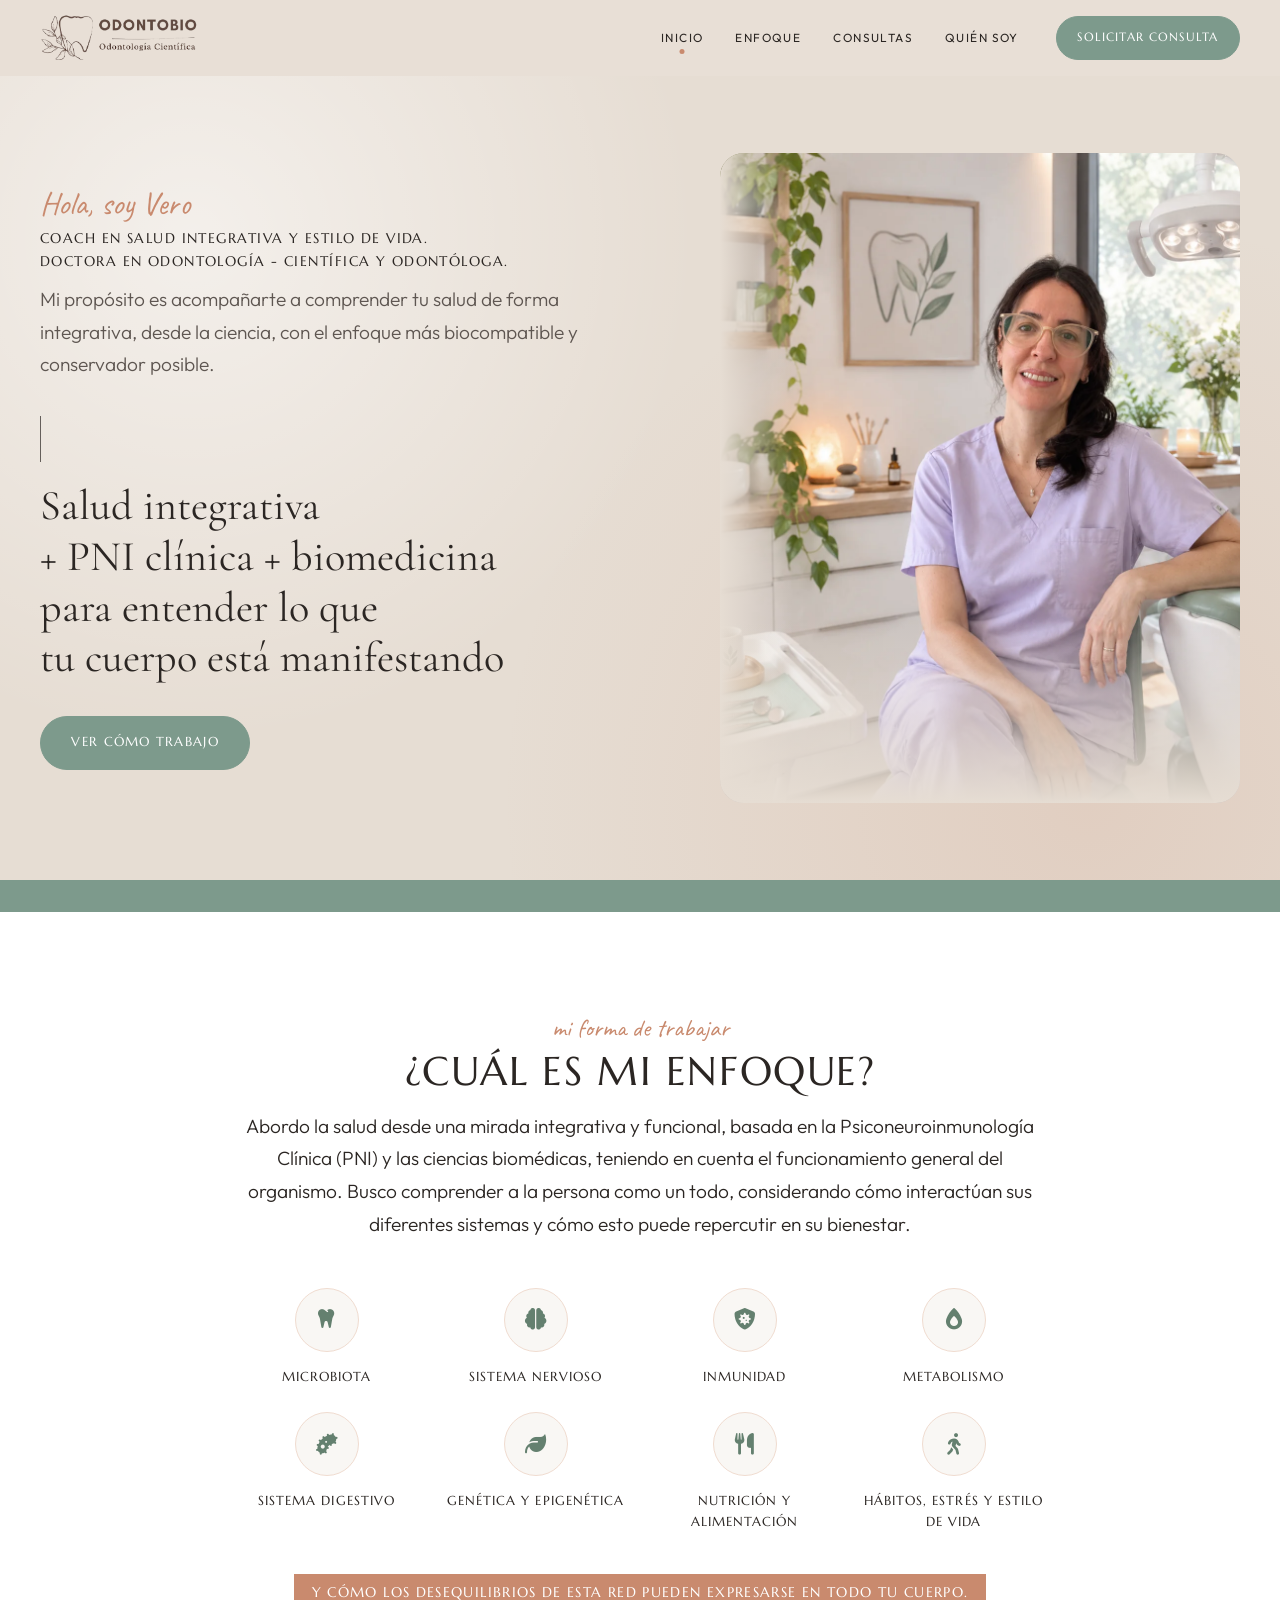
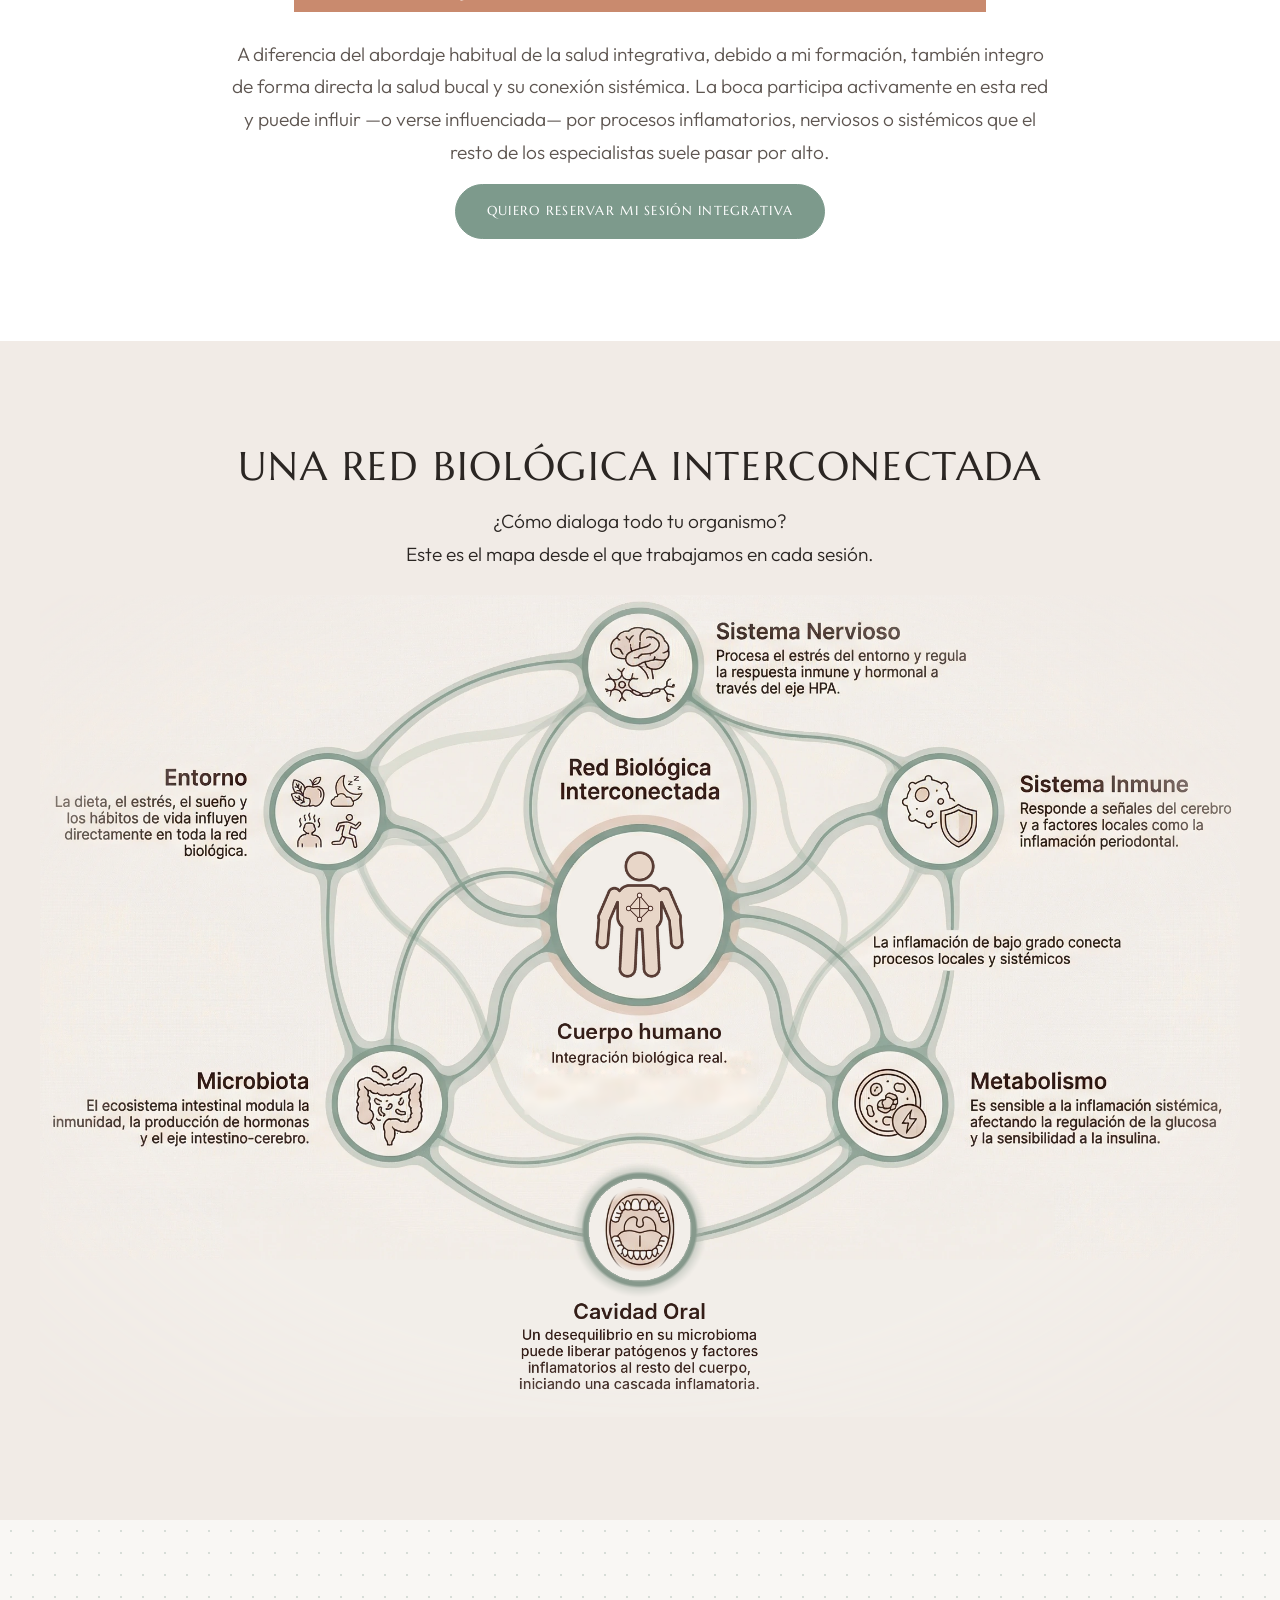
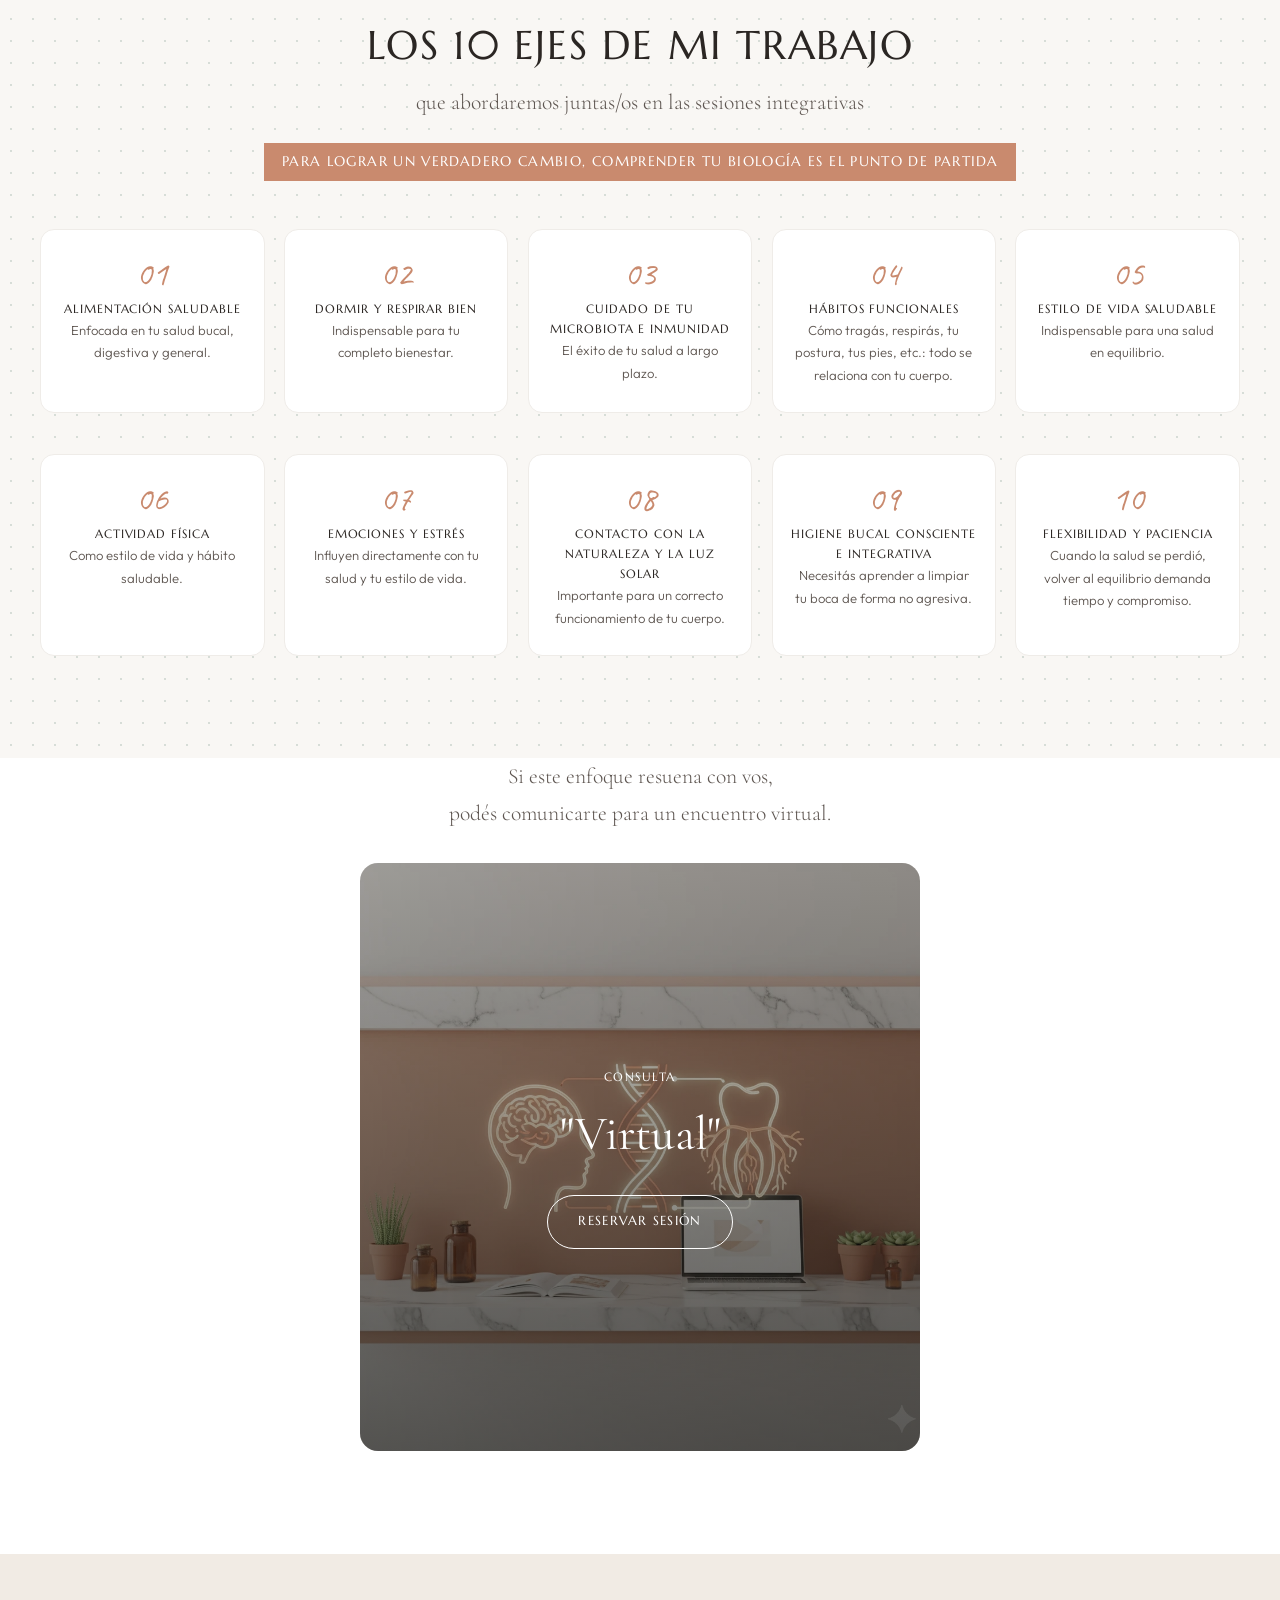
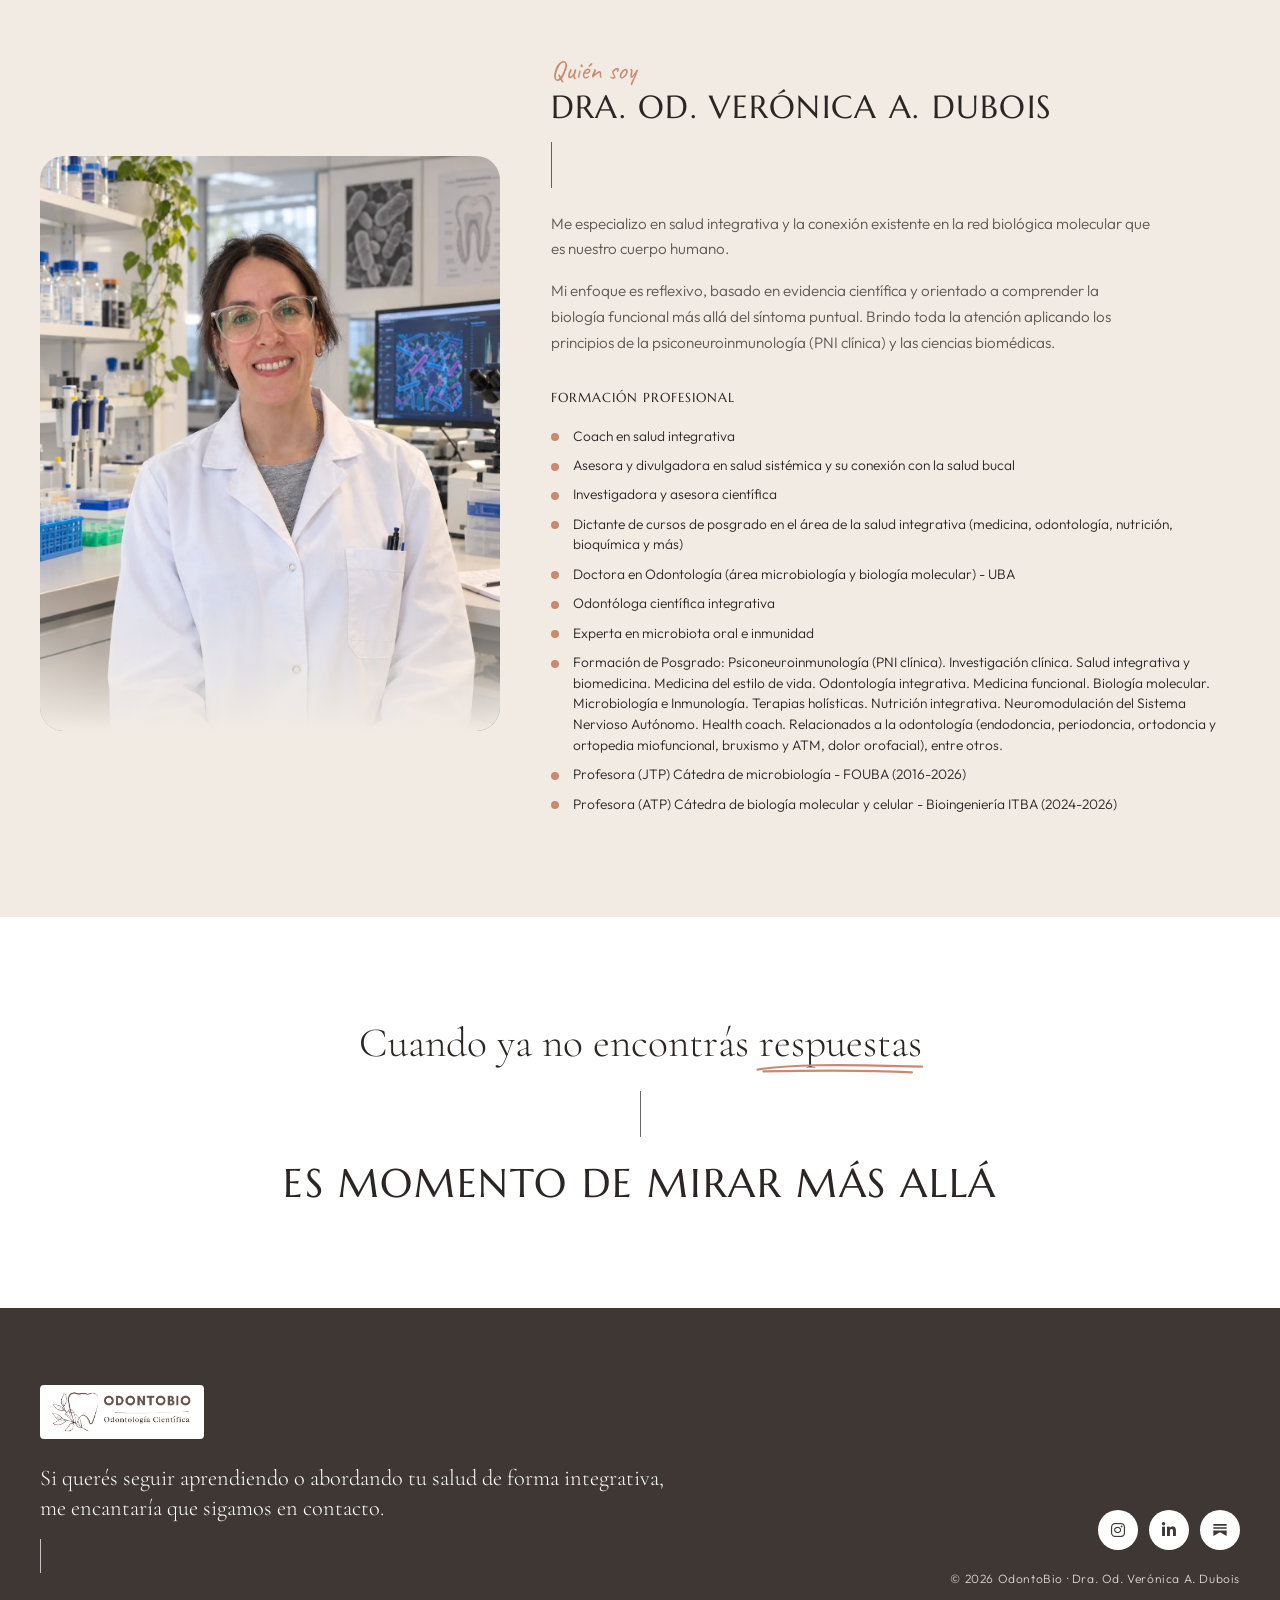
==== commit 93ea8de7: "Update index.html" ====
--- a/index.html
+++ b/index.html
@@ -122,7 +122,7 @@
     <section class="section section-sage">
       <div class="container narrow">
         <h2 class="reveal">Una red biológica interconectada</h2>
-        <p class="center reveal" style="font-size: 1.2rem;">¿Cómo dialoga tu boca con el resto de tu organismo?<br>Este es el mapa desde el que trabajamos en cada consulta.</p>
+        <p class="center reveal" style="font-size: 1.2rem;">¿Cómo dialoga todo tu organismo?<br>Este es el mapa desde el que trabajamos en cada sesión.</p>
         <figure class="diagram reveal">
           <img src="img/nodos.png" alt="Diagrama de la red biológica interconectada: cavidad oral, sistema nervioso, sistema inmune, metabolismo, microbiota y entorno" />
         </figure>
@@ -133,14 +133,14 @@
     <section id="ejes" class="section section-gray">
       <div class="container">
         <h2 class="reveal">Los 10 ejes de mi trabajo</h2>
-        <p class="sub reveal">que abordaremos juntas/os en las consultas integrativas</p>
+        <p class="sub reveal">que abordaremos juntas/os en las sesiones integrativas</p>
         <p class="band band-center reveal">Para lograr un verdadero cambio, comprender tu biología es el punto de partida</p>
 
         <ul class="laws">
-          <li class="reveal"><span class="law-num">01</span><h3>Alimentación saludable</h3><p>Enfocada en tu salud bucal y general.</p></li>
+          <li class="reveal"><span class="law-num">01</span><h3>Alimentación saludable</h3><p>Enfocada en tu salud bucal, digestiva y general.</p></li>
           <li class="reveal"><span class="law-num">02</span><h3>Dormir y respirar bien</h3><p>Indispensable para tu completo bienestar.</p></li>
           <li class="reveal"><span class="law-num">03</span><h3>Cuidado de tu microbiota e inmunidad</h3><p>El éxito de tu salud a largo plazo.</p></li>
-          <li class="reveal"><span class="law-num">04</span><h3>Hábitos funcionales</h3><p>Cómo tragás, respirás, tu postura, tus pies, etc.: todo se relaciona con tu boca y tu cuerpo.</p></li>
+          <li class="reveal"><span class="law-num">04</span><h3>Hábitos funcionales</h3><p>Cómo tragás, respirás, tu postura, tus pies, etc.: todo se relaciona con tu cuerpo.</p></li>
           <li class="reveal"><span class="law-num">05</span><h3>Estilo de vida saludable</h3><p>Indispensable para una salud en equilibrio.</p></li>
           <li class="reveal"><span class="law-num">06</span><h3>Actividad física</h3><p>Como estilo de vida y hábito saludable.</p></li>
           <li class="reveal"><span class="law-num">07</span><h3>Emociones y estrés</h3><p>Influyen directamente con tu salud y tu estilo de vida.</p></li>
